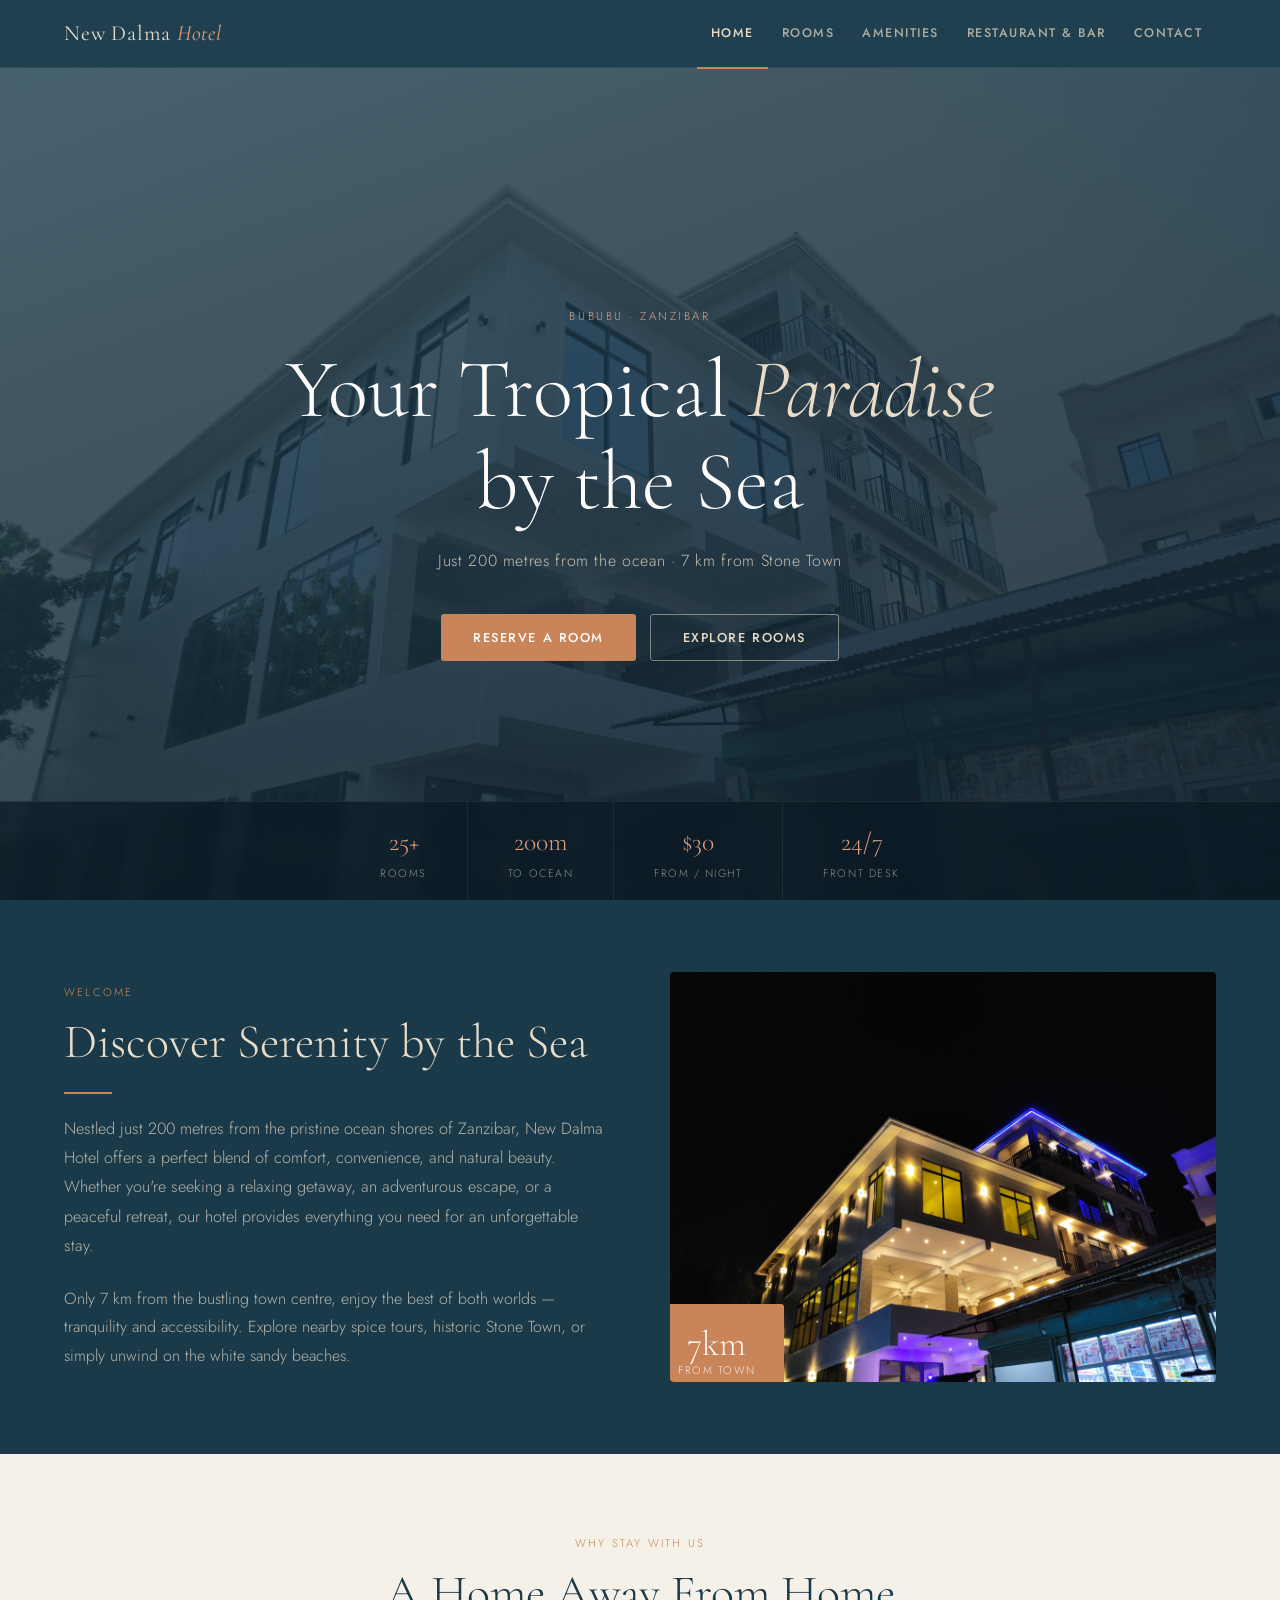
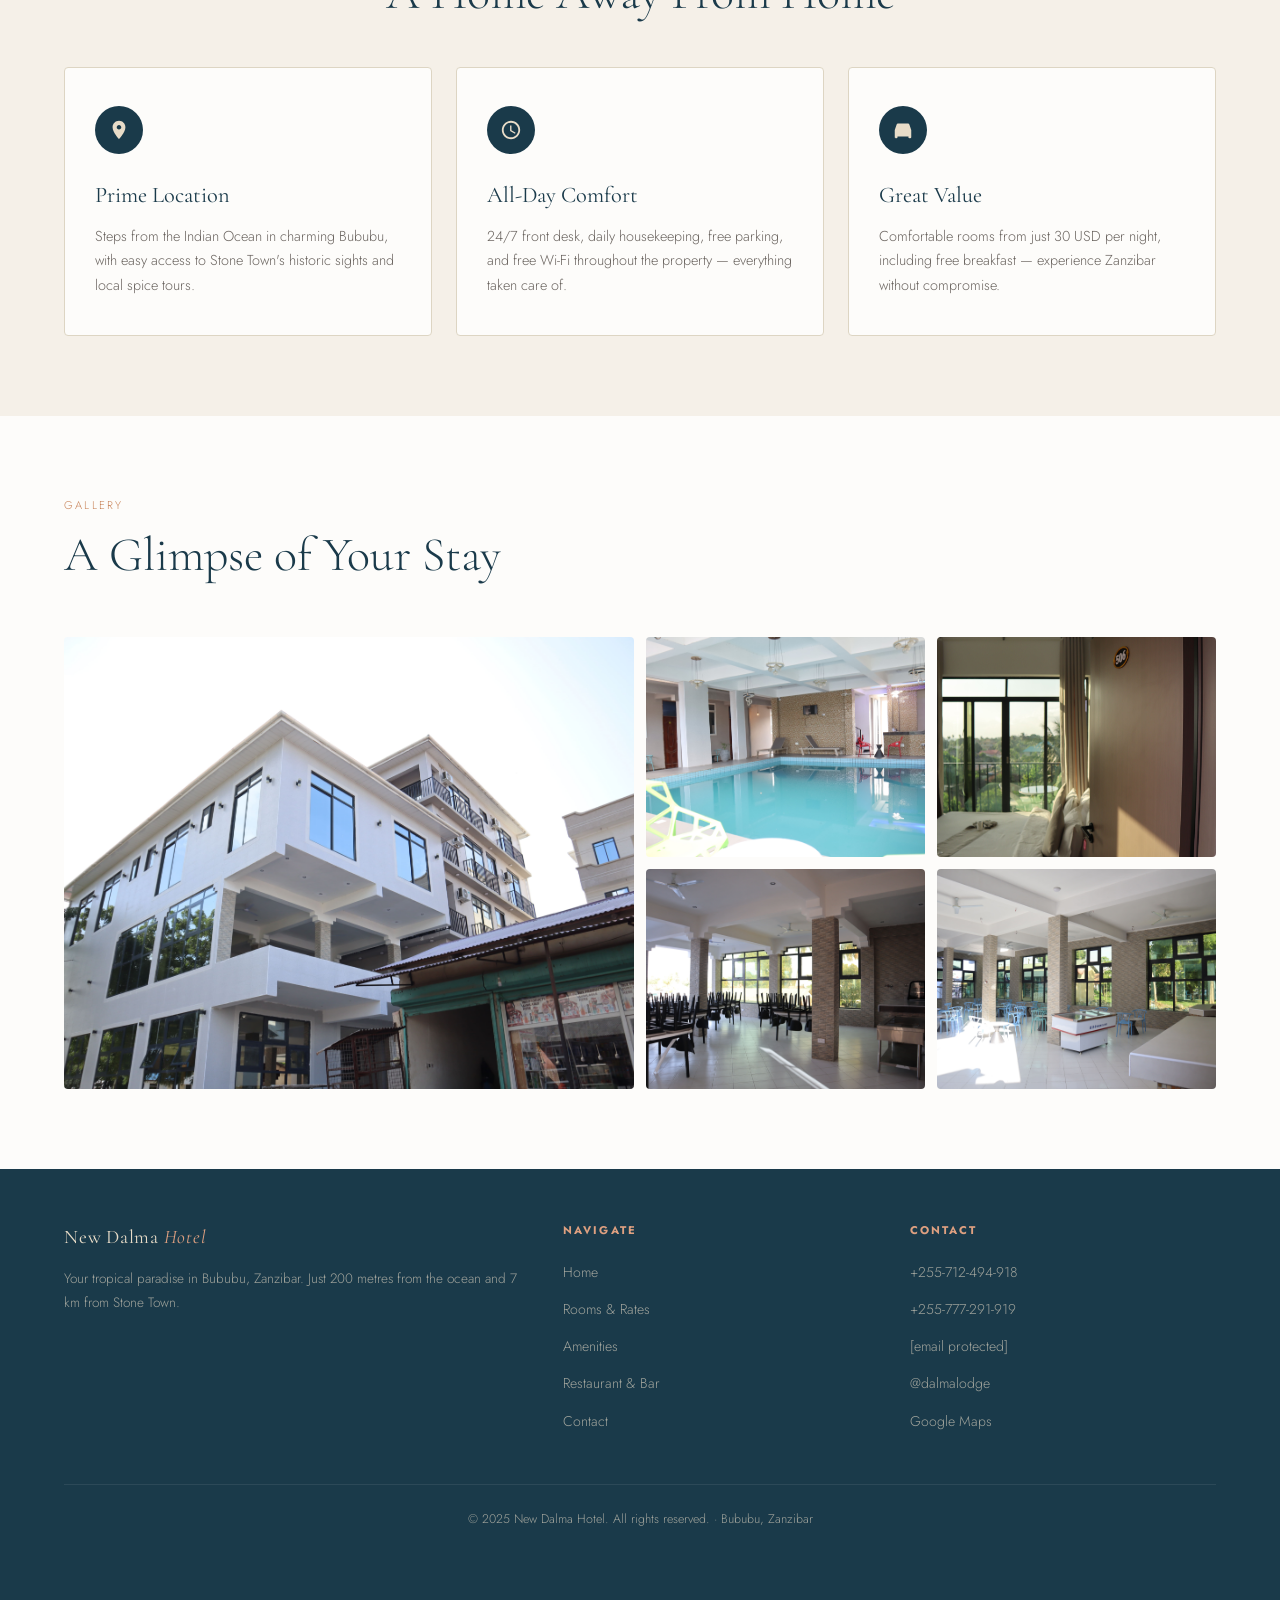
==== index.html @ 77598640 "Rename index.html.html to index.html" ====
<!DOCTYPE html>
<html lang="en">
<head>
    <meta charset="UTF-8">
    <meta name="viewport" content="width=device-width, initial-scale=1.0">
    <title>New Dalma Hotel — Bububu, Zanzibar</title>
    <link rel="preconnect" href="https://fonts.googleapis.com">
    <link rel="preconnect" href="https://fonts.gstatic.com" crossorigin>
    <link href="https://fonts.googleapis.com/css2?family=Cormorant+Garamond:ital,wght@0,300;0,400;0,600;1,300;1,400&family=Jost:wght@300;400;500;600&display=swap" rel="stylesheet">
    <style>
        *, *::before, *::after { box-sizing: border-box; margin: 0; padding: 0; }

        :root {
            --ocean:   #1a3a4a;
            --ocean-mid: #245068;
            --sand:    #e8dcc8;
            --sand-light: #f5f0e8;
            --coral:   #c9845a;
            --coral-light: #dfa080;
            --white:   #fdfcfa;
            --text:    #2c2c2c;
            --text-light: #6b6560;
            --border:  #ddd5c3;
            --radius:  6px;
            --transition: 0.35s cubic-bezier(0.4,0,0.2,1);
        }

        html { scroll-behavior: smooth; }

        body {
            font-family: 'Jost', sans-serif;
            font-weight: 300;
            background: var(--white);
            color: var(--text);
            line-height: 1.7;
        }

        /* ── NAV ── */
        nav {
            position: fixed;
            top: 0; left: 0; right: 0;
            z-index: 1000;
            display: flex;
            align-items: center;
            justify-content: space-between;
            padding: 0 5vw;
            height: 68px;
            background: rgba(26,58,74,0.97);
            backdrop-filter: blur(8px);
            border-bottom: 1px solid rgba(255,255,255,0.07);
        }

        .nav-logo {
            font-family: 'Cormorant Garamond', serif;
            font-size: 1.35rem;
            font-weight: 400;
            color: var(--sand);
            letter-spacing: 0.04em;
            cursor: pointer;
            white-space: nowrap;
        }
        .nav-logo span { color: var(--coral-light); font-style: italic; }

        .nav-links {
            display: flex;
            list-style: none;
            gap: 0;
        }
        .nav-links li a {
            display: block;
            padding: 0 14px;
            font-size: 0.78rem;
            font-weight: 500;
            letter-spacing: 0.12em;
            text-transform: uppercase;
            color: rgba(232,220,200,0.7);
            text-decoration: none;
            transition: color var(--transition);
            line-height: 68px;
        }
        .nav-links li a:hover,
        .nav-links li a.active { color: var(--sand); }
        .nav-links li a.active { border-bottom: 2px solid var(--coral); }

        .nav-book {
            background: var(--coral);
            color: var(--white) !important;
            padding: 9px 22px !important;
            border-radius: 3px;
            line-height: normal !important;
            margin-left: 10px;
            transition: background var(--transition) !important;
        }
        .nav-book:hover { background: var(--coral-light) !important; color: var(--white) !important; }

        /* Hamburger */
        .hamburger {
            display: none;
            flex-direction: column;
            gap: 5px;
            cursor: pointer;
            padding: 5px;
        }
        .hamburger span {
            display: block;
            width: 24px; height: 2px;
            background: var(--sand);
            border-radius: 2px;
            transition: var(--transition);
        }

        /* Mobile nav */
        @media (max-width: 820px) {
            .nav-links { 
                display: none; 
                flex-direction: column;
                position: absolute;
                top: 68px; left: 0; right: 0;
                background: var(--ocean);
                padding: 10px 0 20px;
                border-top: 1px solid rgba(255,255,255,0.08);
            }
            .nav-links.open { display: flex; }
            .nav-links li a { 
                line-height: 1; 
                padding: 14px 5vw; 
                border-bottom: 1px solid rgba(255,255,255,0.05);
            }
            .nav-links li a.active { border-bottom: 1px solid rgba(255,255,255,0.05); border-left: 3px solid var(--coral); }
            .nav-book { line-height: 1 !important; margin: 10px 5vw 0 !important; display: inline-block; }
            .hamburger { display: flex; }
        }

        /* ── PAGES ── */
        .page { display: none; padding-top: 68px; }
        .page.active { display: block; }

        /* ── HERO ── */
        .hero {
            position: relative;
            height: calc(100vh - 68px);
            min-height: 500px;
            display: flex;
            align-items: center;
            justify-content: center;
            background: var(--ocean);
            overflow: hidden;
        }
        .hero-bg {
            position: absolute; inset: 0;
            background-image: url('hotel-exterior.jpg');
            background-size: cover;
            background-position: center;
            opacity: 0.45;
            transform: scale(1.04);
            animation: slowZoom 18s ease-in-out infinite alternate;
        }
        @keyframes slowZoom {
            from { transform: scale(1.0); }
            to   { transform: scale(1.06); }
        }
        .hero-overlay {
            position: absolute; inset: 0;
            background: linear-gradient(160deg, rgba(26,58,74,0.55) 0%, rgba(10,25,35,0.72) 100%);
        }
        .hero-content {
            position: relative;
            text-align: center;
            padding: 0 24px;
            animation: fadeUp 1s ease both;
        }
        @keyframes fadeUp {
            from { opacity: 0; transform: translateY(28px); }
            to   { opacity: 1; transform: translateY(0); }
        }
        .hero-eyebrow {
            font-size: 0.72rem;
            letter-spacing: 0.22em;
            text-transform: uppercase;
            color: var(--coral-light);
            margin-bottom: 18px;
        }
        .hero h1 {
            font-family: 'Cormorant Garamond', serif;
            font-size: clamp(2.8rem, 7vw, 5.2rem);
            font-weight: 300;
            color: var(--white);
            line-height: 1.1;
            margin-bottom: 20px;
        }
        .hero h1 em { font-style: italic; color: var(--sand); }
        .hero-sub {
            font-size: 1rem;
            font-weight: 300;
            color: rgba(232,220,200,0.82);
            letter-spacing: 0.04em;
            margin-bottom: 40px;
        }
        .hero-cta {
            display: inline-flex;
            gap: 14px;
            flex-wrap: wrap;
            justify-content: center;
        }
        .btn-primary {
            background: var(--coral);
            color: var(--white);
            padding: 13px 32px;
            border: none;
            border-radius: 3px;
            font-family: 'Jost', sans-serif;
            font-size: 0.8rem;
            font-weight: 500;
            letter-spacing: 0.12em;
            text-transform: uppercase;
            cursor: pointer;
            transition: background var(--transition), transform var(--transition);
        }
        .btn-primary:hover { background: var(--coral-light); transform: translateY(-2px); }
        .btn-outline {
            background: transparent;
            color: var(--sand);
            padding: 13px 32px;
            border: 1px solid rgba(232,220,200,0.5);
            border-radius: 3px;
            font-family: 'Jost', sans-serif;
            font-size: 0.8rem;
            font-weight: 500;
            letter-spacing: 0.12em;
            text-transform: uppercase;
            cursor: pointer;
            transition: all var(--transition);
        }
        .btn-outline:hover { border-color: var(--sand); background: rgba(232,220,200,0.1); }

        .hero-stats {
            position: absolute;
            bottom: 0; left: 0; right: 0;
            display: flex;
            justify-content: center;
            gap: 0;
            background: rgba(10,25,35,0.7);
            backdrop-filter: blur(6px);
            border-top: 1px solid rgba(255,255,255,0.07);
        }
        .hero-stat {
            padding: 18px 40px;
            text-align: center;
            border-right: 1px solid rgba(255,255,255,0.07);
        }
        .hero-stat:last-child { border-right: none; }
        .hero-stat-num {
            font-family: 'Cormorant Garamond', serif;
            font-size: 1.6rem;
            color: var(--coral-light);
        }
        .hero-stat-label {
            font-size: 0.68rem;
            letter-spacing: 0.14em;
            text-transform: uppercase;
            color: rgba(232,220,200,0.6);
        }
        @media (max-width: 600px) {
            .hero-stat { padding: 14px 18px; }
            .hero-stat-num { font-size: 1.2rem; }
        }

        /* ── SECTION WRAPPER ── */
        .section-wrap {
            max-width: 1180px;
            margin: 0 auto;
            padding: 90px 5vw;
        }
        .section-header {
            margin-bottom: 52px;
        }
        .section-eyebrow {
            font-size: 0.7rem;
            letter-spacing: 0.2em;
            text-transform: uppercase;
            color: var(--coral);
            margin-bottom: 12px;
        }
        .section-header h2 {
            font-family: 'Cormorant Garamond', serif;
            font-size: clamp(2rem, 4vw, 3rem);
            font-weight: 300;
            color: var(--ocean);
            line-height: 1.2;
        }
        .section-header p {
            margin-top: 16px;
            font-size: 1rem;
            color: var(--text-light);
            max-width: 560px;
        }
        .divider {
            width: 48px; height: 2px;
            background: var(--coral);
            margin: 20px 0;
        }

        /* ── HOME — WELCOME STRIP ── */
        .welcome-strip {
            background: var(--ocean);
            padding: 72px 5vw;
        }
        .welcome-inner {
            max-width: 1180px;
            margin: 0 auto;
            display: grid;
            grid-template-columns: 1fr 1fr;
            gap: 60px;
            align-items: center;
        }
        .welcome-text .section-header { margin-bottom: 24px; }
        .welcome-text .section-header h2 { color: var(--sand); }
        .welcome-text p { color: rgba(232,220,200,0.75); font-size: 1.02rem; line-height: 1.8; }
        .welcome-img {
            border-radius: 4px;
            overflow: hidden;
            position: relative;
        }
        .welcome-img img {
            width: 100%; height: 100%;
            object-fit: cover;
            display: block;
            min-height: 360px;
            max-height: 420px;
        }
        .welcome-badge {
            position: absolute;
            bottom: -20px; left: -20px;
            background: var(--coral);
            color: var(--white);
            padding: 22px 28px;
            border-radius: 3px;
            text-align: center;
        }
        .welcome-badge .big {
            font-family: 'Cormorant Garamond', serif;
            font-size: 2.2rem;
            line-height: 1;
        }
        .welcome-badge .small {
            font-size: 0.68rem;
            letter-spacing: 0.14em;
            text-transform: uppercase;
            opacity: 0.88;
        }
        @media (max-width: 780px) {
            .welcome-inner { grid-template-columns: 1fr; gap: 40px; }
            .welcome-badge { display: none; }
        }

        /* ── HOME — HIGHLIGHT CARDS ── */
        .highlights {
            background: var(--sand-light);
            padding: 80px 5vw;
        }
        .highlights-inner {
            max-width: 1180px;
            margin: 0 auto;
        }
        .highlights-grid {
            display: grid;
            grid-template-columns: repeat(3, 1fr);
            gap: 24px;
        }
        .h-card {
            background: var(--white);
            border-radius: 4px;
            padding: 38px 30px;
            border: 1px solid var(--border);
            transition: box-shadow var(--transition), transform var(--transition);
        }
        .h-card:hover { box-shadow: 0 12px 40px rgba(26,58,74,0.1); transform: translateY(-4px); }
        .h-icon {
            width: 48px; height: 48px;
            background: var(--ocean);
            border-radius: 50%;
            display: flex; align-items: center; justify-content: center;
            margin-bottom: 22px;
        }
        .h-icon svg { width: 22px; height: 22px; fill: var(--sand); }
        .h-card h3 {
            font-family: 'Cormorant Garamond', serif;
            font-size: 1.4rem;
            font-weight: 400;
            color: var(--ocean);
            margin-bottom: 10px;
        }
        .h-card p { font-size: 0.9rem; color: var(--text-light); line-height: 1.7; }
        @media (max-width: 780px) {
            .highlights-grid { grid-template-columns: 1fr; }
        }

        /* ── GALLERY STRIP ── */
        .gallery-strip {
            padding: 80px 5vw;
            background: var(--white);
        }
        .gallery-strip-inner { max-width: 1180px; margin: 0 auto; }
        .gallery-grid {
            display: grid;
            grid-template-columns: repeat(4, 1fr);
            grid-template-rows: 220px 220px;
            gap: 12px;
        }
        .gallery-grid .g-item { overflow: hidden; border-radius: 4px; cursor: pointer; position: relative; }
        .gallery-grid .g-item:first-child { grid-column: 1 / 3; grid-row: 1 / 3; }
        .gallery-grid .g-item:nth-child(2) { grid-column: 3; grid-row: 1; }
        .gallery-grid .g-item:nth-child(3) { grid-column: 4; grid-row: 1; }
        .gallery-grid .g-item:nth-child(4) { grid-column: 3; grid-row: 2; }
        .gallery-grid .g-item:nth-child(5) { grid-column: 4; grid-row: 2; }
        .gallery-grid .g-item img {
            width: 100%; height: 100%;
            object-fit: cover;
            transition: transform 0.5s ease;
            display: block;
        }
        .gallery-grid .g-item:hover img { transform: scale(1.06); }
        .g-overlay {
            position: absolute; inset: 0;
            background: rgba(26,58,74,0);
            transition: background var(--transition);
            display: flex; align-items: center; justify-content: center;
        }
        .g-overlay span {
            color: white; font-size: 0.75rem; letter-spacing: 0.15em;
            text-transform: uppercase; opacity: 0; transition: opacity var(--transition);
        }
        .g-item:hover .g-overlay { background: rgba(26,58,74,0.35); }
        .g-item:hover .g-overlay span { opacity: 1; }
        @media (max-width: 700px) {
            .gallery-grid {
                grid-template-columns: 1fr 1fr;
                grid-template-rows: auto;
            }
            .gallery-grid .g-item:first-child { grid-column: 1 / 3; grid-row: auto; height: 220px; }
            .gallery-grid .g-item { height: 160px; grid-column: auto !important; grid-row: auto !important; }
        }

        /* ── ROOMS PAGE ── */
        .rooms-intro { background: var(--ocean); padding: 80px 5vw; }
        .rooms-intro-inner { max-width: 1180px; margin: 0 auto; }
        .rooms-intro .section-header h2 { color: var(--sand); }
        .rooms-intro .section-header p { color: rgba(232,220,200,0.75); max-width: 640px; }

        .rooms-list { padding: 80px 5vw; background: var(--sand-light); }
        .rooms-list-inner { max-width: 1180px; margin: 0 auto; display: grid; grid-template-columns: repeat(3,1fr); gap: 28px; }
        .room-card {
            background: var(--white);
            border-radius: 4px;
            overflow: hidden;
            border: 1px solid var(--border);
            transition: box-shadow var(--transition), transform var(--transition);
        }
        .room-card:hover { box-shadow: 0 16px 48px rgba(26,58,74,0.12); transform: translateY(-5px); }
        .room-img { height: 220px; overflow: hidden; }
        .room-img img { width: 100%; height: 100%; object-fit: cover; transition: transform 0.5s ease; display: block; }
        .room-card:hover .room-img img { transform: scale(1.06); }
        .room-body { padding: 28px 26px; }
        .room-body h3 {
            font-family: 'Cormorant Garamond', serif;
            font-size: 1.5rem; font-weight: 400;
            color: var(--ocean); margin-bottom: 10px;
        }
        .room-body p { font-size: 0.88rem; color: var(--text-light); line-height: 1.7; margin-bottom: 20px; }
        .room-price {
            display: flex; align-items: baseline; gap: 6px;
            margin-bottom: 20px;
        }
        .room-price .amount {
            font-family: 'Cormorant Garamond', serif;
            font-size: 2rem; color: var(--coral);
        }
        .room-price .per { font-size: 0.78rem; color: var(--text-light); letter-spacing: 0.06em; }
        .btn-room {
            width: 100%; padding: 11px;
            background: var(--ocean); color: var(--sand);
            border: none; border-radius: 3px; font-family: 'Jost', sans-serif;
            font-size: 0.78rem; letter-spacing: 0.12em; text-transform: uppercase;
            cursor: pointer; transition: background var(--transition);
        }
        .btn-room:hover { background: var(--ocean-mid); }

        .checkin-bar {
            max-width: 1180px; margin: 0 auto 60px;
            display: flex; gap: 40px;
            padding: 30px 36px;
            background: var(--ocean);
            border-radius: 4px;
            align-items: center;
        }
        .checkin-item { flex: 1; }
        .checkin-label { font-size: 0.68rem; letter-spacing: 0.16em; text-transform: uppercase; color: var(--coral-light); margin-bottom: 6px; }
        .checkin-value { font-family: 'Cormorant Garamond', serif; font-size: 1.5rem; color: var(--sand); }
        .checkin-divider { width: 1px; height: 50px; background: rgba(255,255,255,0.15); }
        @media (max-width: 600px) {
            .rooms-list-inner { grid-template-columns: 1fr; }
            .checkin-bar { flex-direction: column; gap: 20px; }
            .checkin-divider { display: none; }
        }

        /* ── AMENITIES PAGE ── */
        .amenities-hero {
            background: var(--ocean);
            padding: 80px 5vw 0;
        }
        .amenities-hero-inner { max-width: 1180px; margin: 0 auto; }
        .amenities-hero .section-header h2 { color: var(--sand); }
        .amenities-hero .section-header p { color: rgba(232,220,200,0.75); }

        .amenities-grid-wrap { padding: 70px 5vw; background: var(--sand-light); }
        .amenities-grid-inner { max-width: 1180px; margin: 0 auto; }
        .am-grid {
            display: grid;
            grid-template-columns: repeat(3,1fr);
            gap: 20px;
        }
        .am-item {
            background: var(--white);
            padding: 30px 26px;
            border-radius: 4px;
            border: 1px solid var(--border);
            display: flex; align-items: flex-start; gap: 18px;
            transition: box-shadow var(--transition);
        }
        .am-item:hover { box-shadow: 0 8px 32px rgba(26,58,74,0.08); }
        .am-dot {
            width: 10px; height: 10px; min-width: 10px;
            background: var(--coral); border-radius: 50%;
            margin-top: 8px;
        }
        .am-item h4 { font-weight: 500; font-size: 0.95rem; color: var(--ocean); margin-bottom: 4px; }
        .am-item p { font-size: 0.83rem; color: var(--text-light); line-height: 1.6; }
        @media (max-width: 700px) { .am-grid { grid-template-columns: 1fr; } }

        /* ── RESTAURANT PAGE ── */
        .restaurant-hero { background: var(--ocean); padding: 80px 5vw; }
        .restaurant-hero-inner { max-width: 1180px; margin: 0 auto; display: grid; grid-template-columns: 1fr 1fr; gap: 60px; align-items: center; }
        .restaurant-hero .section-header h2 { color: var(--sand); }
        .restaurant-hero .section-header p { color: rgba(232,220,200,0.75); }
        .restaurant-hero-img { border-radius: 4px; overflow: hidden; }
        .restaurant-hero-img img { width: 100%; height: 360px; object-fit: cover; display: block; }
        @media (max-width: 780px) { .restaurant-hero-inner { grid-template-columns: 1fr; } }

        .restaurant-features { padding: 80px 5vw; background: var(--sand-light); }
        .restaurant-features-inner { max-width: 1180px; margin: 0 auto; display: grid; grid-template-columns: 1fr 1fr; gap: 28px; }
        .rf-card { background: var(--white); border-radius: 4px; padding: 36px 30px; border: 1px solid var(--border); }
        .rf-card h3 { font-family: 'Cormorant Garamond', serif; font-size: 1.5rem; font-weight: 400; color: var(--ocean); margin-bottom: 14px; }
        .rf-card p { font-size: 0.9rem; color: var(--text-light); line-height: 1.75; }
        @media (max-width: 600px) { .restaurant-features-inner { grid-template-columns: 1fr; } }

        /* ── CONTACT PAGE ── */
        .contact-page { background: var(--ocean); min-height: calc(100vh - 68px); padding: 80px 5vw; }
        .contact-inner { max-width: 1180px; margin: 0 auto; display: grid; grid-template-columns: 1fr 1fr; gap: 60px; align-items: start; }
        .contact-left .section-header h2 { color: var(--sand); }
        .contact-left .section-header p { color: rgba(232,220,200,0.75); }
        .contact-detail {
            display: flex; align-items: flex-start; gap: 18px;
            margin-bottom: 32px;
        }
        .contact-icon {
            width: 44px; height: 44px; min-width: 44px;
            background: rgba(255,255,255,0.07); border: 1px solid rgba(255,255,255,0.12);
            border-radius: 50%; display: flex; align-items: center; justify-content: center;
        }
        .contact-icon svg { width: 18px; height: 18px; fill: var(--coral-light); }
        .contact-detail-label { font-size: 0.68rem; letter-spacing: 0.16em; text-transform: uppercase; color: var(--coral-light); margin-bottom: 6px; }
        .contact-detail-val { color: var(--sand); font-size: 0.97rem; line-height: 1.6; }
        .contact-detail-val a { color: var(--sand); text-decoration: none; border-bottom: 1px solid rgba(232,220,200,0.25); }
        .contact-detail-val a:hover { border-color: var(--coral-light); color: var(--coral-light); }

        .contact-right { background: var(--white); border-radius: 4px; padding: 40px; }
        .contact-right h3 { font-family: 'Cormorant Garamond', serif; font-size: 1.7rem; font-weight: 400; color: var(--ocean); margin-bottom: 8px; }
        .contact-right p { font-size: 0.88rem; color: var(--text-light); margin-bottom: 28px; }
        @media (max-width: 780px) { .contact-inner { grid-template-columns: 1fr; } }

        /* Quick-message form (contact page, no action) */
        .contact-form { display: flex; flex-direction: column; gap: 14px; }
        .contact-form input, .contact-form textarea {
            padding: 12px 14px;
            border: 1px solid var(--border);
            border-radius: 3px;
            font-family: 'Jost', sans-serif;
            font-size: 0.9rem; color: var(--text);
            background: var(--sand-light);
            transition: border-color var(--transition);
            outline: none;
        }
        .contact-form input:focus, .contact-form textarea:focus { border-color: var(--ocean); }
        .contact-form textarea { min-height: 120px; resize: vertical; }
        .contact-form .btn-primary { width: 100%; }

        /* Map link */
        .map-link {
            display: inline-flex; align-items: center; gap: 8px;
            padding: 11px 24px;
            background: rgba(255,255,255,0.07);
            border: 1px solid rgba(255,255,255,0.14);
            border-radius: 3px;
            color: var(--sand);
            text-decoration: none;
            font-size: 0.78rem;
            letter-spacing: 0.1em;
            text-transform: uppercase;
            transition: background var(--transition);
            margin-top: 8px;
        }
        .map-link:hover { background: rgba(255,255,255,0.13); }
        .map-link svg { width: 14px; height: 14px; fill: var(--coral-light); }

        /* Location blurb */
        .location-note {
            margin-top: 32px;
            padding: 22px 24px;
            background: rgba(255,255,255,0.05);
            border: 1px solid rgba(255,255,255,0.08);
            border-radius: 4px;
            color: rgba(232,220,200,0.7);
            font-size: 0.88rem; line-height: 1.7;
        }

        /* ── BOOKING PAGE ── */
        .booking-page { background: var(--sand-light); min-height: calc(100vh - 68px); padding: 80px 5vw; }
        .booking-inner { max-width: 680px; margin: 0 auto; }
        .booking-inner .section-header h2 { color: var(--ocean); }
        .booking-card { background: var(--white); border-radius: 4px; padding: 48px; border: 1px solid var(--border); box-shadow: 0 4px 32px rgba(26,58,74,0.07); }
        .booking-note { font-size: 0.85rem; color: var(--text-light); margin-bottom: 32px; line-height: 1.7; padding: 16px; background: var(--sand-light); border-left: 3px solid var(--coral); border-radius: 0 3px 3px 0; }
        .booking-form { display: flex; flex-direction: column; gap: 16px; }
        .form-row { display: grid; grid-template-columns: 1fr 1fr; gap: 16px; }
        .form-group { display: flex; flex-direction: column; gap: 6px; }
        .form-group label { font-size: 0.72rem; letter-spacing: 0.12em; text-transform: uppercase; color: var(--ocean); font-weight: 500; }
        .form-group input,
        .form-group select,
        .form-group textarea {
            padding: 12px 14px;
            border: 1px solid var(--border);
            border-radius: 3px;
            font-family: 'Jost', sans-serif;
            font-size: 0.9rem; color: var(--text);
            background: var(--sand-light);
            transition: border-color var(--transition);
            outline: none;
            appearance: none;
        }
        .form-group input:focus,
        .form-group select:focus,
        .form-group textarea:focus { border-color: var(--ocean); background: var(--white); }
        .form-group textarea { min-height: 110px; resize: vertical; }
        .submit-btn {
            background: var(--coral); color: var(--white);
            padding: 15px; border: none; border-radius: 3px;
            font-family: 'Jost', sans-serif; font-size: 0.82rem;
            font-weight: 500; letter-spacing: 0.14em; text-transform: uppercase;
            cursor: pointer; transition: background var(--transition), transform var(--transition);
            margin-top: 8px;
        }
        .submit-btn:hover { background: var(--coral-light); transform: translateY(-2px); }
        @media (max-width: 600px) { .booking-card { padding: 28px 20px; } .form-row { grid-template-columns: 1fr; } }

        /* ── LIGHTBOX ── */
        .lightbox {
            display: none; position: fixed; inset: 0; z-index: 9999;
            background: rgba(10,20,30,0.92); backdrop-filter: blur(6px);
            align-items: center; justify-content: center;
        }
        .lightbox.open { display: flex; }
        .lightbox img { max-width: 88vw; max-height: 84vh; border-radius: 4px; box-shadow: 0 20px 80px rgba(0,0,0,0.6); }
        .lb-close {
            position: absolute; top: 24px; right: 30px;
            font-size: 36px; color: var(--sand); cursor: pointer;
            line-height: 1; transition: color var(--transition);
            background: none; border: none;
        }
        .lb-close:hover { color: var(--coral-light); }

        /* ── BOOKING MODAL ── */
        .modal-overlay {
            display: none; position: fixed; inset: 0; z-index: 5000;
            background: rgba(10,20,30,0.6); backdrop-filter: blur(4px);
            align-items: center; justify-content: center;
            padding: 20px;
        }
        .modal-overlay.open { display: flex; }
        .modal-box {
            background: var(--white);
            border-radius: 6px;
            padding: 44px;
            width: 100%;
            max-width: 520px;
            max-height: 90vh;
            overflow-y: auto;
            position: relative;
            box-shadow: 0 24px 80px rgba(0,0,0,0.3);
        }
        .modal-box h2 {
            font-family: 'Cormorant Garamond', serif;
            font-size: 1.9rem; font-weight: 400;
            color: var(--ocean); margin-bottom: 6px;
        }
        .modal-box .modal-sub { font-size: 0.85rem; color: var(--text-light); margin-bottom: 26px; }
        .modal-close {
            position: absolute; top: 18px; right: 22px;
            font-size: 26px; cursor: pointer; color: var(--text-light);
            background: none; border: none; line-height: 1;
            transition: color var(--transition);
        }
        .modal-close:hover { color: var(--ocean); }
        .modal-note { font-size: 0.82rem; color: var(--text-light); margin-bottom: 24px; padding: 14px; background: var(--sand-light); border-left: 3px solid var(--coral); border-radius: 0 3px 3px 0; line-height: 1.7; }
        @media (max-width: 560px) { .modal-box { padding: 28px 20px; } }

        /* ── FOOTER ── */
        footer {
            background: var(--ocean);
            color: rgba(232,220,200,0.65);
            padding: 52px 5vw 80px;
        }
        .footer-inner {
            max-width: 1180px; margin: 0 auto;
            display: grid; grid-template-columns: 1.5fr 1fr 1fr;
            gap: 40px;
        }
        .footer-brand .nav-logo { font-size: 1.2rem; display: block; margin-bottom: 14px; cursor: default; }
        .footer-brand p { font-size: 0.85rem; line-height: 1.75; }
        footer h4 { font-size: 0.7rem; letter-spacing: 0.18em; text-transform: uppercase; color: var(--coral-light); margin-bottom: 18px; }
        footer ul { list-style: none; }
        footer ul li { margin-bottom: 10px; }
        footer ul li a { color: rgba(232,220,200,0.65); text-decoration: none; font-size: 0.88rem; transition: color var(--transition); cursor: pointer; }
        footer ul li a:hover { color: var(--sand); }
        .footer-bottom {
            max-width: 1180px; margin: 40px auto 0;
            padding-top: 24px; border-top: 1px solid rgba(255,255,255,0.08);
            font-size: 0.78rem; text-align: center;
        }
        @media (max-width: 700px) { .footer-inner { grid-template-columns: 1fr; gap: 30px; } }

        /* Utility */
        .mt-8 { margin-top: 8px; }
        .mt-16 { margin-top: 16px; }
        .mt-24 { margin-top: 24px; }
        .text-center { text-align: center; }
        .full-gallery { padding: 80px 5vw; background: var(--white); }
        .full-gallery-inner { max-width: 1180px; margin: 0 auto; }
        .full-gallery-grid {
            display: grid;
            grid-template-columns: repeat(4, 1fr);
            gap: 12px;
        }
        .full-gallery-grid .g-item { height: 200px; overflow: hidden; border-radius: 4px; cursor: pointer; position: relative; }
        .full-gallery-grid .g-item img { width: 100%; height: 100%; object-fit: cover; transition: transform 0.5s ease; display: block; }
        .full-gallery-grid .g-item:hover img { transform: scale(1.08); }
        @media (max-width: 700px) { .full-gallery-grid { grid-template-columns: repeat(2,1fr); } }
        @media (max-width: 400px) { .full-gallery-grid { grid-template-columns: 1fr; } }
    </style>
</head>
<body>

<!-- ══════════ NAV ══════════ -->
<nav>
    <div class="nav-logo" onclick="showPage('home')">New Dalma <span>Hotel</span></div>
    <ul class="nav-links" id="navLinks">
        <li><a href="#" onclick="showPage('home')" data-page="home" class="active">Home</a></li>
        <li><a href="#" onclick="showPage('rooms')" data-page="rooms">Rooms</a></li>
        <li><a href="#" onclick="showPage('amenities')" data-page="amenities">Amenities</a></li>
        <li><a href="#" onclick="showPage('restaurant')" data-page="restaurant">Restaurant & Bar</a></li>
        <li><a href="#" onclick="showPage('contact')" data-page="contact">Contact</a></li>

    </ul>
    <div class="hamburger" id="hamburger" onclick="toggleNav()">
        <span></span><span></span><span></span>
    </div>
</nav>


<!-- ══════════ HOME ══════════ -->
<div class="page active" id="page-home">

    <!-- Hero -->
    <section class="hero">
        <div class="hero-bg"></div>
        <div class="hero-overlay"></div>
        <div class="hero-content">
            <div class="hero-eyebrow">Bububu · Zanzibar</div>
            <h1>Your Tropical <em>Paradise</em><br>by the Sea</h1>
            <p class="hero-sub">Just 200 metres from the ocean · 7 km from Stone Town</p>
            <div class="hero-cta">
                <button class="btn-primary" onclick="openModal()">Reserve a Room</button>
                <button class="btn-outline" onclick="showPage('rooms')">Explore Rooms</button>
            </div>
        </div>
        <div class="hero-stats">
            <div class="hero-stat">
                <div class="hero-stat-num">25+</div>
                <div class="hero-stat-label">Rooms</div>
            </div>
            <div class="hero-stat">
                <div class="hero-stat-num">200m</div>
                <div class="hero-stat-label">To Ocean</div>
            </div>
            <div class="hero-stat">
                <div class="hero-stat-num">$30</div>
                <div class="hero-stat-label">From / Night</div>
            </div>
            <div class="hero-stat">
                <div class="hero-stat-num">24/7</div>
                <div class="hero-stat-label">Front Desk</div>
            </div>
        </div>
    </section>

    <!-- Welcome -->
    <section class="welcome-strip">
        <div class="welcome-inner">
            <div class="welcome-text">
                <div class="section-header">
                    <div class="section-eyebrow">Welcome</div>
                    <h2>Discover Serenity by the Sea</h2>
                    <div class="divider"></div>
                    <p>Nestled just 200 metres from the pristine ocean shores of Zanzibar, New Dalma Hotel offers a perfect blend of comfort, convenience, and natural beauty. Whether you're seeking a relaxing getaway, an adventurous escape, or a peaceful retreat, our hotel provides everything you need for an unforgettable stay.</p>
                </div>
                <p style="color:rgba(232,220,200,0.75); font-size:1rem; line-height:1.8; margin-top:0;">Only 7 km from the bustling town centre, enjoy the best of both worlds — tranquility and accessibility. Explore nearby spice tours, historic Stone Town, or simply unwind on the white sandy beaches.</p>
            </div>
            <div class="welcome-img">
                <img src="IMG_20250712_190236.jpg" alt="New Dalma Hotel">
                <div class="welcome-badge">
                    <div class="big">7km</div>
                    <div class="small">From Town</div>
                </div>
            </div>
        </div>
    </section>

    <!-- Highlights -->
    <section class="highlights">
        <div class="highlights-inner">
            <div class="section-header text-center" style="margin-bottom:44px;">
                <div class="section-eyebrow">Why Stay With Us</div>
                <h2>A Home Away From Home</h2>
            </div>
            <div class="highlights-grid">
                <div class="h-card">
                    <div class="h-icon">
                        <svg viewBox="0 0 24 24"><path d="M12 2C8.13 2 5 5.13 5 9c0 5.25 7 13 7 13s7-7.75 7-13c0-3.87-3.13-7-7-7zm0 9.5c-1.38 0-2.5-1.12-2.5-2.5s1.12-2.5 2.5-2.5 2.5 1.12 2.5 2.5-1.12 2.5-2.5 2.5z"/></svg>
                    </div>
                    <h3>Prime Location</h3>
                    <p>Steps from the Indian Ocean in charming Bububu, with easy access to Stone Town's historic sights and local spice tours.</p>
                </div>
                <div class="h-card">
                    <div class="h-icon">
                        <svg viewBox="0 0 24 24"><path d="M11.99 2C6.47 2 2 6.48 2 12s4.47 10 9.99 10C17.52 22 22 17.52 22 12S17.52 2 11.99 2zM12 20c-4.42 0-8-3.58-8-8s3.58-8 8-8 8 3.58 8 8-3.58 8-8 8zm.5-13H11v6l5.25 3.15.75-1.23-4.5-2.67z"/></svg>
                    </div>
                    <h3>All-Day Comfort</h3>
                    <p>24/7 front desk, daily housekeeping, free parking, and free Wi-Fi throughout the property — everything taken care of.</p>
                </div>
                <div class="h-card">
                    <div class="h-icon">
                        <svg viewBox="0 0 24 24"><path d="M18.92 6.01C18.72 5.42 18.16 5 17.5 5h-11c-.66 0-1.21.42-1.42 1.01L3 12v8c0 .55.45 1 1 1h1c.55 0 1-.45 1-1v-1h12v1c0 .55.45 1 1 1h1c.55 0 1-.45 1-1v-8l-2.08-5.99z"/></svg>
                    </div>
                    <h3>Great Value</h3>
                    <p>Comfortable rooms from just 30 USD per night, including free breakfast — experience Zanzibar without compromise.</p>
                </div>
            </div>
        </div>
    </section>

    <!-- Gallery strip (home) -->
    <section class="gallery-strip">
        <div class="gallery-strip-inner">
            <div class="section-header">
                <div class="section-eyebrow">Gallery</div>
                <h2>A Glimpse of Your Stay</h2>
            </div>
            <div class="gallery-grid">
                <div class="g-item"><img src="hotel-exterior.jpg" alt="Hotel Exterior" onclick="openLightbox(this.src)"><div class="g-overlay"><span>View</span></div></div>
                <div class="g-item"><img src="IMG_1701.jpg" alt="Swimming Pool" onclick="openLightbox(this.src)"><div class="g-overlay"><span>View</span></div></div>
                <div class="g-item"><img src="Room 1.jpg" alt="Room Interior" onclick="openLightbox(this.src)"><div class="g-overlay"><span>View</span></div></div>
                <div class="g-item"><img src="IMG_1366.jpg" alt="Restaurant" onclick="openLightbox(this.src)"><div class="g-overlay"><span>View</span></div></div>
                <div class="g-item"><img src="IMG_1360.jpg" alt="Bar" onclick="openLightbox(this.src)"><div class="g-overlay"><span>View</span></div></div>
            </div>
        </div>
    </section>

</div><!-- /home -->


<!-- ══════════ ROOMS ══════════ -->
<div class="page" id="page-rooms">

    <section class="rooms-intro">
        <div class="rooms-intro-inner">
            <div class="section-header">
                <div class="section-eyebrow">Accommodation</div>
                <h2>Our Rooms</h2>
                <div class="divider"></div>
                <p>Choose from our selection of comfortable, well-appointed rooms — all with modern conveniences, free Wi-Fi, and daily housekeeping.</p>
            </div>
        </div>
    </section>

    <section class="rooms-list">
        <div style="max-width:1180px;margin:0 auto 0;">
            <!-- Check-in bar -->
            <div class="checkin-bar">
                <div class="checkin-item">
                    <div class="checkin-label">Check-In</div>
                    <div class="checkin-value">10:00 AM</div>
                </div>
                <div class="checkin-divider"></div>
                <div class="checkin-item">
                    <div class="checkin-label">Check-Out</div>
                    <div class="checkin-value">11:00 AM</div>
                </div>
                <div class="checkin-divider"></div>
                <div class="checkin-item">
                    <div class="checkin-label">Breakfast</div>
                    <div class="checkin-value">Included</div>
                </div>
                <div class="checkin-divider"></div>
                <div class="checkin-item">
                    <div class="checkin-label">Parking</div>
                    <div class="checkin-value">Free</div>
                </div>
            </div>
        </div>
        <div class="rooms-list-inner">
            <!-- Standard -->
            <div class="room-card">
                <div class="room-img">
                    <img src="Standard.jpg" alt="Standard Room">
                </div>
                <div class="room-body">
                    <h3>Standard Room</h3>
                    <p>Comfortable and well-furnished with modern amenities, free Wi-Fi, and daily housekeeping. Perfect for solo travellers or couples.</p>
                    <div class="room-price">
                        <span class="amount">$30</span>
                        <span class="per">per night</span>
                    </div>
                    <button class="btn-room" onclick="openModalWithRoom('Standard (30 USD)')">Book This Room</button>
                </div>
            </div>
            <!-- Deluxe -->
            <div class="room-card">
                <div class="room-img">
                    <img src="Deluxe.jpg." alt="Deluxe Room">
                </div>
                <div class="room-body">
                    <h3>Deluxe Room</h3>
                    <p>Spacious and stylish with enhanced comfort. Ideal for guests who want a little extra space and a more elevated experience.</p>
                    <div class="room-price">
                        <span class="amount">$40</span>
                        <span class="per">per night</span>
                    </div>
                    <button class="btn-room" onclick="openModalWithRoom('Deluxe (40 USD)')">Book This Room</button>
                </div>
            </div>
            <!-- Suite -->
            <div class="room-card">
                <div class="room-img">
                    <img src="Suite.jpg" alt="Suite">
                </div>
                <div class="room-body">
                    <h3>Suite</h3>
                    <p>Our best room, offering generous space and premium comfort. The perfect choice for a special occasion or extended stay.</p>
                    <div class="room-price">
                        <span class="amount">$50</span>
                        <span class="per">per night</span>
                    </div>
                    <button class="btn-room" onclick="openModalWithRoom('Suite (50 USD)')">Book This Room</button>
                </div>
            </div>
        </div>

        <!-- Room gallery -->
        <div style="max-width:1180px;margin:40px auto 0;padding:0;">
            <div class="section-eyebrow" style="margin-bottom:20px;">Room Gallery</div>
            <div class="full-gallery-grid" style="grid-template-columns:repeat(4,1fr);">
                <div class="g-item" style="height:180px;border-radius:4px;overflow:hidden;cursor:pointer;position:relative;">
                    <img src="Room 1.jpg" alt="Room" onclick="openLightbox(this.src)" style="width:100%;height:100%;object-fit:cover;display:block;transition:transform 0.5s;">
                    <div class="g-overlay"><span>View</span></div>
                </div>
                <div class="g-item" style="height:180px;border-radius:4px;overflow:hidden;cursor:pointer;position:relative;">
                    <img src="Deluxe.jpg" alt="Room" onclick="openLightbox(this.src)" style="width:100%;height:100%;object-fit:cover;display:block;transition:transform 0.5s;">
                    <div class="g-overlay"><span>View</span></div>
                </div>
                <div class="g-item" style="height:180px;border-radius:4px;overflow:hidden;cursor:pointer;position:relative;">
                    <img src="Suite.jpg" alt="Room" onclick="openLightbox(this.src)" style="width:100%;height:100%;object-fit:cover;display:block;transition:transform 0.5s;">
                    <div class="g-overlay"><span>View</span></div>
                </div>
                <div class="g-item" style="height:180px;border-radius:4px;overflow:hidden;cursor:pointer;position:relative;">
                    <img src="deluxe.jpg" alt="Room" onclick="openLightbox(this.src)" style="width:100%;height:100%;object-fit:cover;display:block;transition:transform 0.5s;">
                    <div class="g-overlay"><span>View</span></div>
                </div>
            </div>
        </div>

    </section>

</div><!-- /rooms -->


<!-- ══════════ AMENITIES ══════════ -->
<div class="page" id="page-amenities">

    <section class="amenities-hero" style="padding-bottom:80px;">
        <div class="amenities-hero-inner">
            <div class="section-header">
                <div class="section-eyebrow">Facilities</div>
                <h2>Our Amenities</h2>
                <div class="divider" style="background:var(--coral);"></div>
                <p>Everything you need for a comfortable, carefree stay — included as standard.</p>
            </div>
        </div>
    </section>

    <section class="amenities-grid-wrap">
        <div class="amenities-grid-inner">
            <div class="am-grid">
                <div class="am-item">
                    <div class="am-dot"></div>
                    <div>
                        <h4>Refreshing Outdoor Pool</h4>
                        <p>Cool off and relax in our outdoor swimming pool, set in a pleasant garden setting.</p>
                    </div>
                </div>
                <div class="am-item">
                    <div class="am-dot"></div>
                    <div>
                        <h4>Free Wi-Fi Throughout</h4>
                        <p>Stay connected anywhere on the property with complimentary high-speed wireless internet.</p>
                    </div>
                </div>
                <div class="am-item">
                    <div class="am-dot"></div>
                    <div>
                        <h4>Free Breakfast</h4>
                        <p>Start every morning right with a complimentary breakfast included with your stay.</p>
                    </div>
                </div>
                <div class="am-item">
                    <div class="am-dot"></div>
                    <div>
                        <h4>On-Site Restaurant</h4>
                        <p>Enjoy delicious local Zanzibari cuisine in our on-site restaurant — fresh, flavourful, and authentic.</p>
                    </div>
                </div>
                <div class="am-item">
                    <div class="am-dot"></div>
                    <div>
                        <h4>Pub / Bar</h4>
                        <p>Unwind in our cozy bar with cold drinks and a relaxed atmosphere, perfect for evening socialising.</p>
                    </div>
                </div>
                <div class="am-item">
                    <div class="am-dot"></div>
                    <div>
                        <h4>Spacious Modern Rooms</h4>
                        <p>All rooms are well-appointed with contemporary furnishings and modern comforts.</p>
                    </div>
                </div>
                <div class="am-item">
                    <div class="am-dot"></div>
                    <div>
                        <h4>24/7 Front Desk</h4>
                        <p>Our friendly team is available around the clock to assist with any requests or questions.</p>
                    </div>
                </div>
                <div class="am-item">
                    <div class="am-dot"></div>
                    <div>
                        <h4>Daily Housekeeping</h4>
                        <p>Rooms are serviced daily, with laundry services also available on request.</p>
                    </div>
                </div>
                <div class="am-item">
                    <div class="am-dot"></div>
                    <div>
                        <h4>Free Parking</h4>
                        <p>Complimentary on-site parking available for all guests throughout their stay.</p>
                    </div>
                </div>
            </div>

            <!-- Pool gallery -->
            <div style="margin-top:60px;">
                <div class="section-eyebrow" style="margin-bottom:20px;">Swimming Pool</div>
                <div style="display:grid;grid-template-columns:2fr 1fr;gap:12px;height:320px;">
                    <div style="overflow:hidden;border-radius:4px;cursor:pointer;" onclick="openLightbox('IMG_1701.jpg')">
                        <img src="IMG_1701.jpg" alt="Pool" style="width:100%;height:100%;object-fit:cover;display:block;transition:transform 0.5s;" onmouseover="this.style.transform='scale(1.05)'" onmouseout="this.style.transform='scale(1)'">
                    </div>
                    <div style="overflow:hidden;border-radius:4px;cursor:pointer;" onclick="openLightbox('IMG_1392.jpg')">
                        <img src="IMG_1392.jpg" alt="Hotel" style="width:100%;height:100%;object-fit:cover;display:block;transition:transform 0.5s;" onmouseover="this.style.transform='scale(1.05)'" onmouseout="this.style.transform='scale(1)'">
                    </div>
                </div>
            </div>

        </div>
    </section>

</div><!-- /amenities -->


<!-- ══════════ RESTAURANT ══════════ -->
<div class="page" id="page-restaurant">

    <section class="restaurant-hero">
        <div class="restaurant-hero-inner">
            <div>
                <div class="section-header">
                    <div class="section-eyebrow">Dining</div>
                    <h2>Restaurant &amp; Bar</h2>
                    <div class="divider" style="background:var(--coral);"></div>
                    <p>Savour the authentic tastes of Zanzibar in our on-site restaurant, then wind down at our cozy pub and bar.</p>
                </div>
            </div>
            <div class="restaurant-hero-img">
                <img src="IMG_1654.jpg" alt="Restaurant">
            </div>
        </div>
    </section>

    <section class="restaurant-features">
        <div class="restaurant-features-inner">
            <div class="rf-card">
                <h3>On-Site Restaurant</h3>
                <p>Our restaurant serves freshly prepared local Zanzibari cuisine — vibrant spices, fresh seafood, and home-style cooking that celebrates the island's rich culinary heritage. Breakfast is included with every stay, served each morning to fuel your adventures.</p>
            </div>
            <div class="rf-card">
                <h3>Pub &amp; Bar</h3>
                <p>End your day at our cozy bar, the perfect spot for a cold drink, light refreshment, or a relaxed evening conversation. A welcoming, informal atmosphere that makes you feel right at home.</p>
            </div>
        </div>

        <!-- Restaurant Gallery -->
        <div style="max-width:1180px;margin:40px auto 0;">
            <div class="section-eyebrow" style="margin-bottom:20px;">Dining Gallery</div>
            <div style="display:grid;grid-template-columns:repeat(3,1fr);gap:12px;">
                <div style="height:220px;overflow:hidden;border-radius:4px;cursor:pointer;position:relative;" class="g-item" onclick="openLightbox('IMG_1366.jpg')">
                    <img src="IMG_1366.jpg" alt="Restaurant" style="width:100%;height:100%;object-fit:cover;display:block;transition:transform 0.5s;">
                    <div class="g-overlay"><span>View</span></div>
                </div>
                <div style="height:220px;overflow:hidden;border-radius:4px;cursor:pointer;position:relative;" class="g-item" onclick="openLightbox('IMG_1654.jpg')">
                    <img src="IMG_1654.jpg" alt="Restaurant" style="width:100%;height:100%;object-fit:cover;display:block;transition:transform 0.5s;">
                    <div class="g-overlay"><span>View</span></div>
                </div>
                <div style="height:220px;overflow:hidden;border-radius:4px;cursor:pointer;position:relative;" class="g-item" onclick="openLightbox('IMG_1360.jpg')">
                    <img src="IMG_1360.jpg" alt="Bar" style="width:100%;height:100%;object-fit:cover;display:block;transition:transform 0.5s;">
                    <div class="g-overlay"><span>View</span></div>
                </div>
            </div>
        </div>
    </section>

</div><!-- /restaurant -->


<!-- ══════════ CONTACT ══════════ -->
<div class="page" id="page-contact">

    <section class="contact-page">
        <div class="contact-inner">
            <div class="contact-left">
                <div class="section-header">
                    <div class="section-eyebrow">Get In Touch</div>
                    <h2>Contact Us</h2>
                    <div class="divider"></div>
                    <p>We're here to make your stay exceptional. Reach out with any questions or to arrange your visit.</p>
                </div>

                <div class="contact-detail">
                    <div class="contact-icon">
                        <svg viewBox="0 0 24 24"><path d="M6.62 10.79c1.44 2.83 3.76 5.14 6.59 6.59l2.2-2.2c.27-.27.67-.36 1.02-.24 1.12.37 2.33.57 3.57.57.55 0 1 .45 1 1V20c0 .55-.45 1-1 1-9.39 0-17-7.61-17-17 0-.55.45-1 1-1h3.5c.55 0 1 .45 1 1 0 1.25.2 2.45.57 3.57.11.35.03.74-.25 1.02l-2.2 2.2z"/></svg>
                    </div>
                    <div>
                        <div class="contact-detail-label">Phone</div>
                        <div class="contact-detail-val">
                            <a href="tel:+255712494918">+255-712-494-918</a><br>
                            <a href="tel:+255777291919">+255-777-291-919</a>
                        </div>
                    </div>
                </div>

                <div class="contact-detail">
                    <div class="contact-icon">
                        <svg viewBox="0 0 24 24"><path d="M20 4H4c-1.1 0-1.99.9-1.99 2L2 18c0 1.1.9 2 2 2h16c1.1 0 2-.9 2-2V6c0-1.1-.9-2-2-2zm0 4l-8 5-8-5V6l8 5 8-5v2z"/></svg>
                    </div>
                    <div>
                        <div class="contact-detail-label">Email</div>
                        <div class="contact-detail-val"><a href="/cdn-cgi/l/email-protection#9afefbf6f7fbfde8f5efeaf5fcf2f5eefff6e9dafdf7fbf3f6b4f9f5f7"><span class="__cf_email__" data-cfemail="5135303d3c3036233e24213e37393e25343d2211363c30383d7f323e3c">[email&#160;protected]</span></a></div>
                    </div>
                </div>

                <div class="contact-detail">
                    <div class="contact-icon">
                        <svg viewBox="0 0 24 24"><path d="M7.8 2h8.4C19.4 2 22 4.6 22 7.8v8.4a5.8 5.8 0 0 1-5.8 5.8H7.8C4.6 22 2 19.4 2 16.2V7.8A5.8 5.8 0 0 1 7.8 2m-.2 2A3.6 3.6 0 0 0 4 7.6v8.8C4 18.39 5.61 20 7.6 20h8.8a3.6 3.6 0 0 0 3.6-3.6V7.6C20 5.61 18.39 4 16.4 4H7.6m9.65 1.5a1.25 1.25 0 0 1 1.25 1.25A1.25 1.25 0 0 1 17.25 8 1.25 1.25 0 0 1 16 6.75a1.25 1.25 0 0 1 1.25-1.25M12 7a5 5 0 0 1 5 5 5 5 0 0 1-5 5 5 5 0 0 1-5-5 5 5 0 0 1 5-5m0 2a3 3 0 0 0-3 3 3 3 0 0 0 3 3 3 3 0 0 0 3-3 3 3 0 0 0-3-3z"/></svg>
                    </div>
                    <div>
                        <div class="contact-detail-label">Instagram</div>
                        <div class="contact-detail-val"><a href="https://instagram.com/dalmalodge" target="_blank">@dalmalodge</a></div>
                    </div>
                </div>

                <a href="https://maps.app.goo.gl/Eh9QVuiL6pCDU5MWA?g_st=aw" target="_blank" class="map-link">
                    <svg viewBox="0 0 24 24"><path d="M12 2C8.13 2 5 5.13 5 9c0 5.25 7 13 7 13s7-7.75 7-13c0-3.87-3.13-7-7-7zm0 9.5c-1.38 0-2.5-1.12-2.5-2.5s1.12-2.5 2.5-2.5 2.5 1.12 2.5 2.5-1.12 2.5-2.5 2.5z"/></svg>
                    View Us on Google Maps
                </a>

                <div class="location-note">
                    <strong style="color:var(--sand);">Bububu, Zanzibar</strong><br>
                    Located in the charming Bububu area — just 200 metres from the beach and 7 km from Stone Town. Ideal for exploring spice tours, the historic Stone Town, and the island's stunning coastline.
                </div>
            </div>

            <!-- Right: quick enquiry form (opens email on submit) -->
            <div class="contact-right">
                <h3>Send an Enquiry</h3>
                <p>Fill in the form below and we'll get back to you as soon as possible.</p>
                <form class="contact-form" onsubmit="sendContactEmail(event)">
    <input type="text" id="cName" placeholder="Your Name" required>
    <input type="email" id="cEmail" placeholder="Email Address" required>
    <input type="tel" id="cPhone" placeholder="Mobile Number" required>
    <input type="text" id="cSubject" placeholder="Subject">
    <textarea id="cMessage" placeholder="Your message…" required></textarea>
    <button type="submit" class="btn-primary" style="width:100%;padding:14px;font-size:0.8rem;letter-spacing:0.12em;">Send Message</button>
</form>
            </div>
        </div>
    </section>

</div><!-- /contact -->


<!-- ══════════ BOOKING PAGE ══════════ -->
<div class="page" id="page-booking">
    <section class="booking-page">
        <div class="booking-inner">
            <div class="section-header">
                <div class="section-eyebrow">Reservations</div>
                <h2>Book Your Stay</h2>
                <div class="divider"></div>
            </div>
            <div class="booking-card">
                <div class="booking-note">
                    Fill in your details below. Clicking <strong>Submit Booking Request</strong> will open your email client with a pre-filled message to our reservations team at <strong><a href="/cdn-cgi/l/email-protection" class="__cf_email__" data-cfemail="2a4e4b46474b4d58455f5a454c42455e4f46596a4d474b434604494547">[email&#160;protected]</a></strong>.
                </div>
                <form class="booking-form" id="bookingPageForm" onsubmit="submitBookingForm(event, 'bookingPageForm')">
                    <div class="form-group">
                        <label for="bp-name">Full Name</label>
                        <input type="text" id="bp-name" required placeholder="Your name">
                    </div>
                    <div class="form-row">
                        <div class="form-group">
                            <label for="bp-checkin">Check-In Date</label>
                            <input type="date" id="bp-checkin" required>
                        </div>
                        <div class="form-group">
                            <label for="bp-checkout">Check-Out Date</label>
                            <input type="date" id="bp-checkout" required>
                        </div>
                    </div>
                    <div class="form-row">
                        <div class="form-group">
                            <label for="bp-rooms">Number of Rooms</label>
                            <input type="number" id="bp-rooms" min="1" required placeholder="1">
                        </div>
                        <div class="form-group">
                            <label for="bp-room">Room Type</label>
                            <select id="bp-room">
                                <option value="Standard (30 USD/night)">Standard — $30 / night</option>
                                <option value="Deluxe (40 USD/night)">Deluxe — $40 / night</option>
                                <option value="Suite (50 USD/night)">Suite — $50 / night</option>
                            </select>
                        </div>
                    </div>
                    <div class="form-row">
                        <div class="form-group">
                            <label for="bp-adults">Adults</label>
                            <input type="number" id="bp-adults" min="1" required placeholder="1">
                        </div>
                        <div class="form-group">
                            <label for="bp-children">Children</label>
                            <input type="number" id="bp-children" min="0" placeholder="0">
                        </div>
                    </div>
                    <div class="form-group">
                        <label for="bp-phone">Phone Number</label>
                        <input type="tel" id="bp-phone" required placeholder="+1 234 567 8900">
                    </div>
                    <div class="form-group">
                        <label for="bp-message">Additional Message (optional)</label>
                        <textarea id="bp-message" placeholder="Any special requests or questions…"></textarea>
                    </div>
                    <button type="submit" class="submit-btn">📧 Send Booking via Email</button>
                    <div style="display:flex;gap:10px;margin-top:10px;">
                        <button type="button" class="submit-btn whatsapp-btn" style="flex:1;background:#25D366;" onclick="openWhatsApp('bookingPageForm', '255712494918')">💬 WhatsApp · +255-712-494-918</button>
                        <button type="button" class="submit-btn whatsapp-btn" style="flex:1;background:#25D366;" onclick="openWhatsApp('bookingPageForm', '255777291919')">💬 WhatsApp · +255-777-291-919</button>
                    </div>
                </form>
            </div>
        </div>
    </section>
</div><!-- /booking -->


<!-- ══════════ FOOTER ══════════ -->
<footer>
    <div class="footer-inner">
        <div class="footer-brand">
            <div class="nav-logo">New Dalma <span>Hotel</span></div>
            <p>Your tropical paradise in Bububu, Zanzibar. Just 200 metres from the ocean and 7 km from Stone Town.</p>
        </div>
        <div>
            <h4>Navigate</h4>
            <ul>
                <li><a onclick="showPage('home')">Home</a></li>
                <li><a onclick="showPage('rooms')">Rooms & Rates</a></li>
                <li><a onclick="showPage('amenities')">Amenities</a></li>
                <li><a onclick="showPage('restaurant')">Restaurant & Bar</a></li>
                <li><a onclick="showPage('contact')">Contact</a></li>
            </ul>
        </div>
        <div>
            <h4>Contact</h4>
            <ul>
                <li><a href="tel:+255712494918">+255-712-494-918</a></li>
                <li><a href="tel:+255777291919">+255-777-291-919</a></li>
                <li><a href="/cdn-cgi/l/email-protection#7f1b1e13121e180d100a0f101917100b1a130c3f18121e1613511c1012"><span class="__cf_email__" data-cfemail="e286838e8f8385908d97928d848a8d96878e91a2858f838b8ecc818d8f">[email&#160;protected]</span></a></li>
                <li><a href="https://instagram.com/dalmalodge" target="_blank">@dalmalodge</a></li>
                <li><a href="https://maps.app.goo.gl/Eh9QVuiL6pCDU5MWA?g_st=aw" target="_blank">Google Maps</a></li>
            </ul>
        </div>
    </div>
    <div class="footer-bottom">&copy; 2025 New Dalma Hotel. All rights reserved. · Bububu, Zanzibar</div>
</footer>


<!-- ══════════ LIGHTBOX ══════════ -->
<div id="lightbox" class="lightbox" onclick="closeLightbox()">
    <button class="lb-close" onclick="closeLightbox()">&times;</button>
    <img id="lightbox-img" src="" alt="Gallery Image">
</div>


<!-- ══════════ BOOKING MODAL ══════════ -->
<div id="bookingModal" class="modal-overlay" onclick="modalOverlayClick(event)">
    <div class="modal-box">
        <button class="modal-close" onclick="closeModal()">&times;</button>
        <h2>Book Your Stay</h2>
        <p class="modal-sub">New Dalma Hotel · Bububu, Zanzibar</p>
        <div class="modal-note">Submitting this form will open your email client with a pre-filled booking request to <strong><a href="/cdn-cgi/l/email-protection" class="__cf_email__" data-cfemail="2c484d40414d4b5e43595c434a44435849405f6c4b414d4540024f4341">[email&#160;protected]</a></strong>.</div>
        <form class="booking-form" id="modalBookingForm" onsubmit="submitBookingForm(event, 'modalBookingForm')">
            <div class="form-group">
                <label for="m-name">Full Name</label>
                <input type="text" id="m-name" required placeholder="Your name">
            </div>
            <div class="form-row">
                <div class="form-group">
                    <label for="m-checkin">Check-In Date</label>
                    <input type="date" id="m-checkin" required>
                </div>
                <div class="form-group">
                    <label for="m-checkout">Check-Out Date</label>
                    <input type="date" id="m-checkout" required>
                </div>
            </div>
            <div class="form-row">
                <div class="form-group">
                    <label for="m-rooms">Number of Rooms</label>
                    <input type="number" id="m-rooms" min="1" required placeholder="1">
                </div>
                <div class="form-group">
                    <label for="m-room">Room Type</label>
                    <select id="m-room">
                        <option value="Standard (30 USD/night)">Standard — $30 / night</option>
                        <option value="Deluxe (40 USD/night)">Deluxe — $40 / night</option>
                        <option value="Suite (50 USD/night)">Suite — $50 / night</option>
                    </select>
                </div>
            </div>
            <div class="form-row">
                <div class="form-group">
                    <label for="m-adults">Adults</label>
                    <input type="number" id="m-adults" min="1" required placeholder="1">
                </div>
                <div class="form-group">
                    <label for="m-children">Children</label>
                    <input type="number" id="m-children" min="0" placeholder="0">
                </div>
            </div>
            <div class="form-group">
                <label for="m-phone">Phone Number</label>
                <input type="tel" id="m-phone" required placeholder="+1 234 567 8900">
            </div>
            <div class="form-group">
                <label for="m-message">Additional Message</label>
                <textarea id="m-message" placeholder="Any special requests or questions…"></textarea>
            </div>
            <button type="submit" class="submit-btn">📧 Send Booking via Email</button>
            <div style="display:flex;gap:10px;margin-top:10px;">
                <button type="button" class="submit-btn whatsapp-btn" style="flex:1;background:#25D366;" onclick="openWhatsApp('modalBookingForm', '255712494918')">💬 WhatsApp · +255-712-494-918</button>
                <button type="button" class="submit-btn whatsapp-btn" style="flex:1;background:#25D366;" onclick="openWhatsApp('modalBookingForm', '255777291919')">💬 WhatsApp · +255-777-291-919</button>
            </div>
        </form>
    </div>
</div>


<script data-cfasync="false" src="/cdn-cgi/scripts/5c5dd728/cloudflare-static/email-decode.min.js"></script><script>
// ── Page navigation ──
function showPage(id) {
    document.querySelectorAll('.page').forEach(p => p.classList.remove('active'));
    document.getElementById('page-' + id).classList.add('active');
    document.querySelectorAll('.nav-links a[data-page]').forEach(a => {
        a.classList.toggle('active', a.dataset.page === id);
    });
    window.scrollTo({ top: 0, behavior: 'smooth' });
    // close mobile nav
    document.getElementById('navLinks').classList.remove('open');
}

// ── Mobile nav ──
function toggleNav() {
    document.getElementById('navLinks').classList.toggle('open');
}

// ── Lightbox ──
function openLightbox(src) {
    document.getElementById('lightbox-img').src = src;
    document.getElementById('lightbox').classList.add('open');
    document.body.style.overflow = 'hidden';
}
function closeLightbox() {
    document.getElementById('lightbox').classList.remove('open');
    document.body.style.overflow = '';
}

// ── Booking Modal ──
function openModal() {
    document.getElementById('bookingModal').classList.add('open');
    document.body.style.overflow = 'hidden';
}
function closeModal() {
    document.getElementById('bookingModal').classList.remove('open');
    document.body.style.overflow = '';
}
function modalOverlayClick(e) {
    if (e.target === document.getElementById('bookingModal')) closeModal();
}

function openModalWithRoom(roomVal) {
    openModal();
    document.getElementById('m-room').value = roomVal;
}

// ── Booking form submit → mailto ──
function getFormData(formId) {
    const p = formId === 'modalBookingForm' ? 'm' : 'bp';
    return {
        name:     document.getElementById(p+'-name').value,
        checkin:  document.getElementById(p+'-checkin').value,
        checkout: document.getElementById(p+'-checkout').value,
        rooms:    document.getElementById(p+'-rooms').value,
        adults:   document.getElementById(p+'-adults').value,
        children: (document.getElementById(p+'-children').value || '0'),
        room:     document.getElementById(p+'-room').value,
        phone:    document.getElementById(p+'-phone').value,
        message:  document.getElementById(p+'-message').value,
    };
}

function buildBookingBody(d, nights, total) {
    return `Booking Request – New Dalma Hotel

Room Selected:  ${d.room}
Check-In:       ${d.checkin}
Check-Out:      ${d.checkout}
Nights:         ${nights}
Rooms:          ${d.rooms}
Adults:         ${d.adults}
Children:       ${d.children}
Phone:          ${d.phone}${total}

Additional Message:
${d.message || 'None'}

---
Sent via New Dalma Hotel website`;
}

function submitBookingForm(e, formId) {
    e.preventDefault();
    const d = getFormData(formId);

    let nights = 0, pricePerNight = 0, total = '';
    if (d.checkin && d.checkout) {
        const ci = new Date(d.checkin), co = new Date(d.checkout);
        nights = Math.max(0, Math.round((co - ci) / 86400000));
    }
    if (d.room.includes('30')) pricePerNight = 30;
    else if (d.room.includes('40')) pricePerNight = 40;
    else if (d.room.includes('50')) pricePerNight = 50;
    if (nights > 0 && pricePerNight > 0) total = `\nEstimated Total: ${nights} night(s) × $${pricePerNight} × ${d.rooms} room(s) = $${nights * pricePerNight * parseInt(d.rooms)} USD`;

    const body = buildBookingBody(d, nights, total);
    const mailto = `mailto:dalmagroupofhotels@gmail.com?subject=Booking Request – ${encodeURIComponent(d.name)}&body=${encodeURIComponent(body)}`;
    window.location.href = mailto;
}

// ── WhatsApp booking ──
function openWhatsApp(formId, number) {
    const d = getFormData(formId);
    let nights = 0, pricePerNight = 0, total = '';
    if (d.checkin && d.checkout) {
        const ci = new Date(d.checkin), co = new Date(d.checkout);
        nights = Math.max(0, Math.round((co - ci) / 86400000));
    }
    if (d.room.includes('30')) pricePerNight = 30;
    else if (d.room.includes('40')) pricePerNight = 40;
    else if (d.room.includes('50')) pricePerNight = 50;
    if (nights > 0 && pricePerNight > 0) total = `\nEstimated Total: ${nights} night(s) × $${pricePerNight} × ${d.rooms} room(s) = $${nights * pricePerNight * parseInt(d.rooms)} USD`;

    const msg = buildBookingBody(d, nights, total);
    const url = `https://wa.me/${number}?text=${encodeURIComponent(msg)}`;
    window.open(url, '_blank');
}

// ── Contact form submit → mailto ──
function sendContactEmail(e) {
    e.preventDefault();
    
    // Grabbing the values from the form
    const name    = document.getElementById('cName').value;
    const phone   = document.getElementById('cPhone').value;
    const subject = document.getElementById('cSubject').value || 'Enquiry from website';
    const msg     = document.getElementById('cMessage').value;

    // This puts the message first, and the Name + Phone at the bottom
    const body = `${msg}\n\n${name}\n${phone}`;

    window.location.href = `mailto:dalmagroupofhotels@gmail.com?subject=${encodeURIComponent(subject)}&body=${encodeURIComponent(body)}`;
}
</script>
</body>
</html>
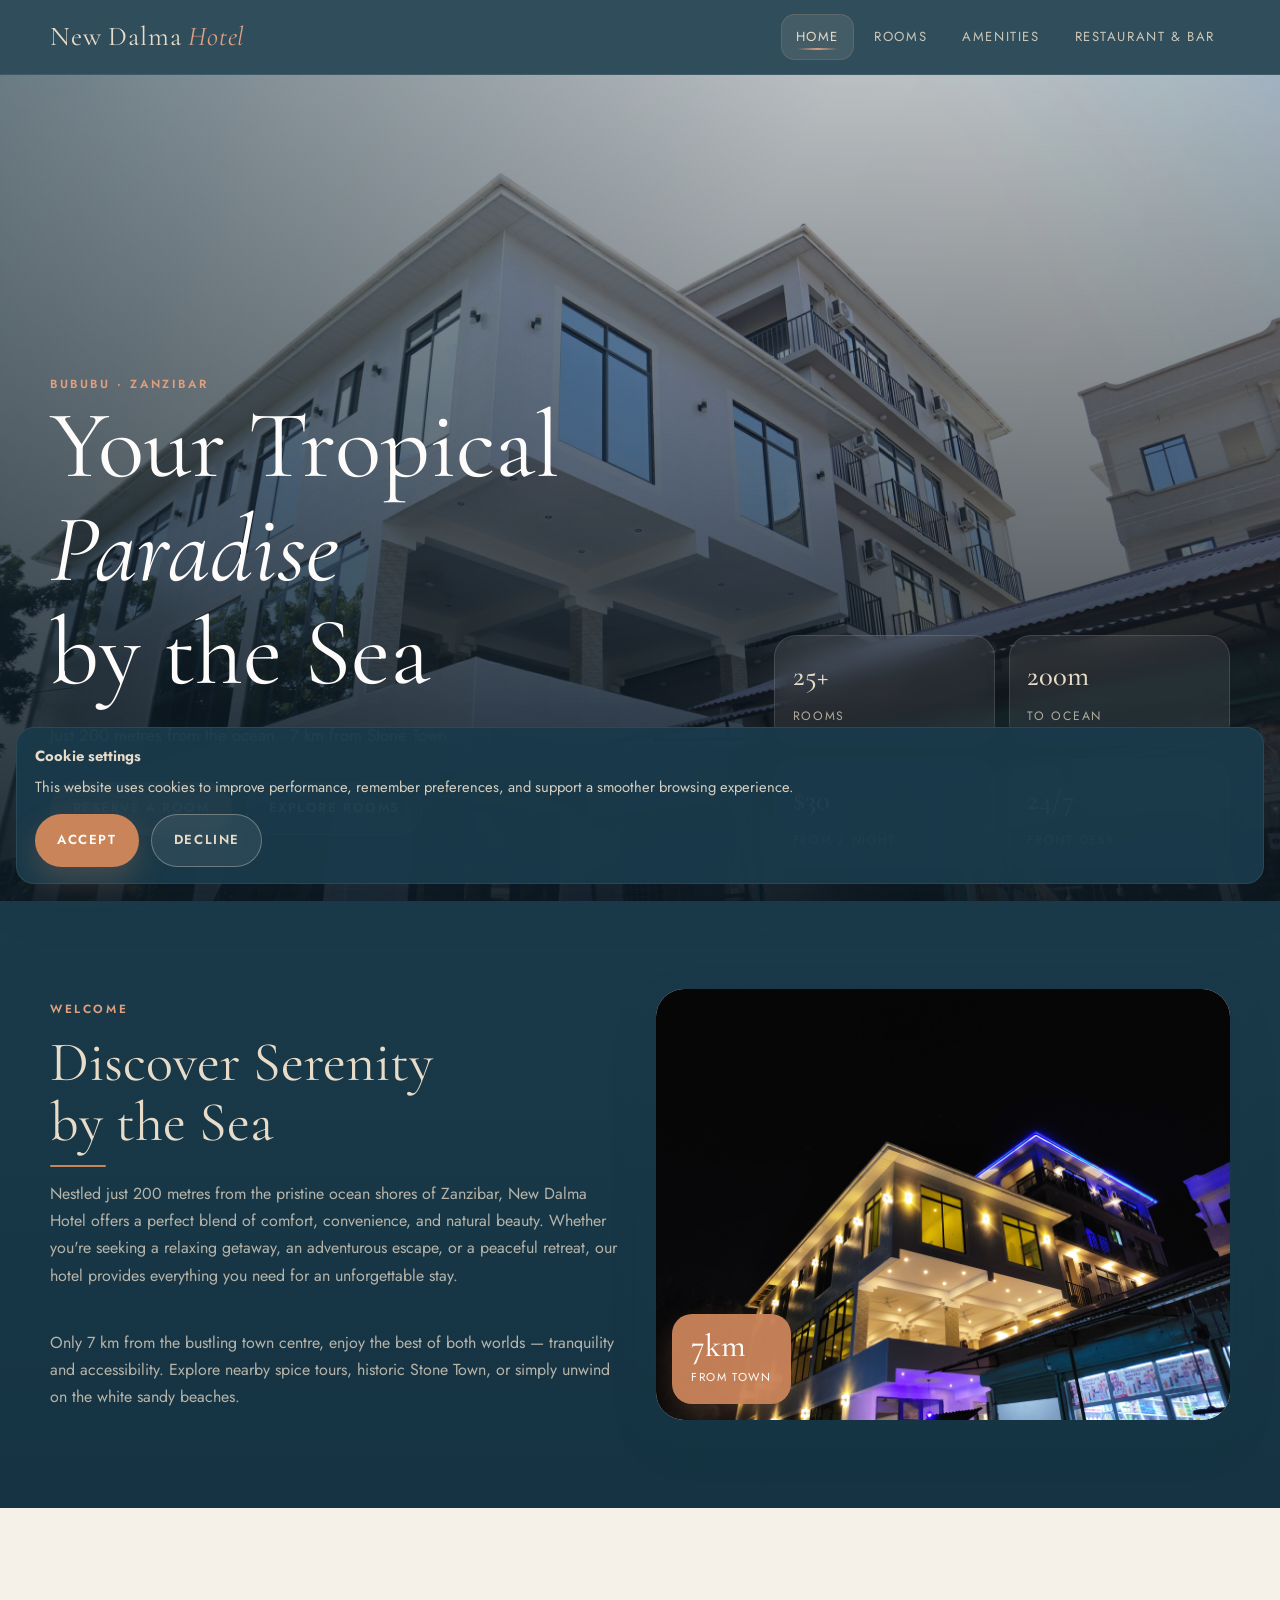
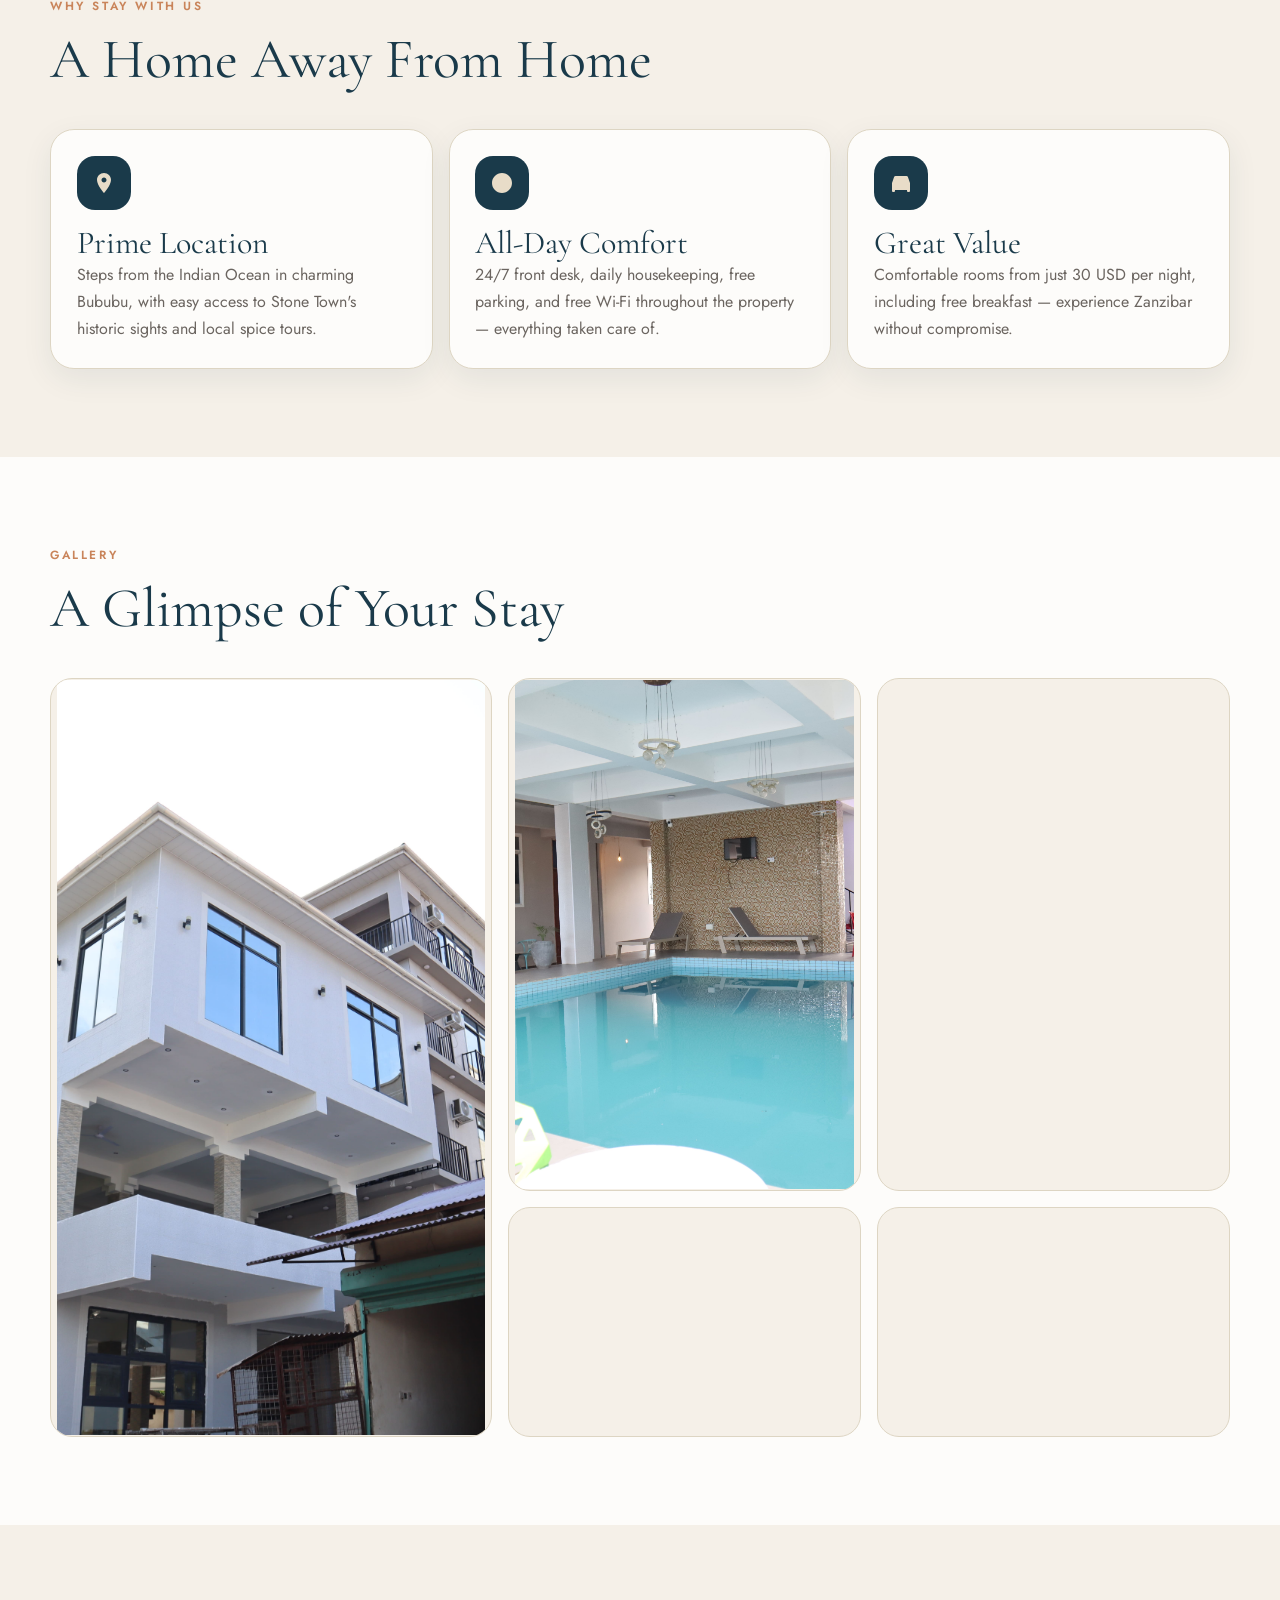
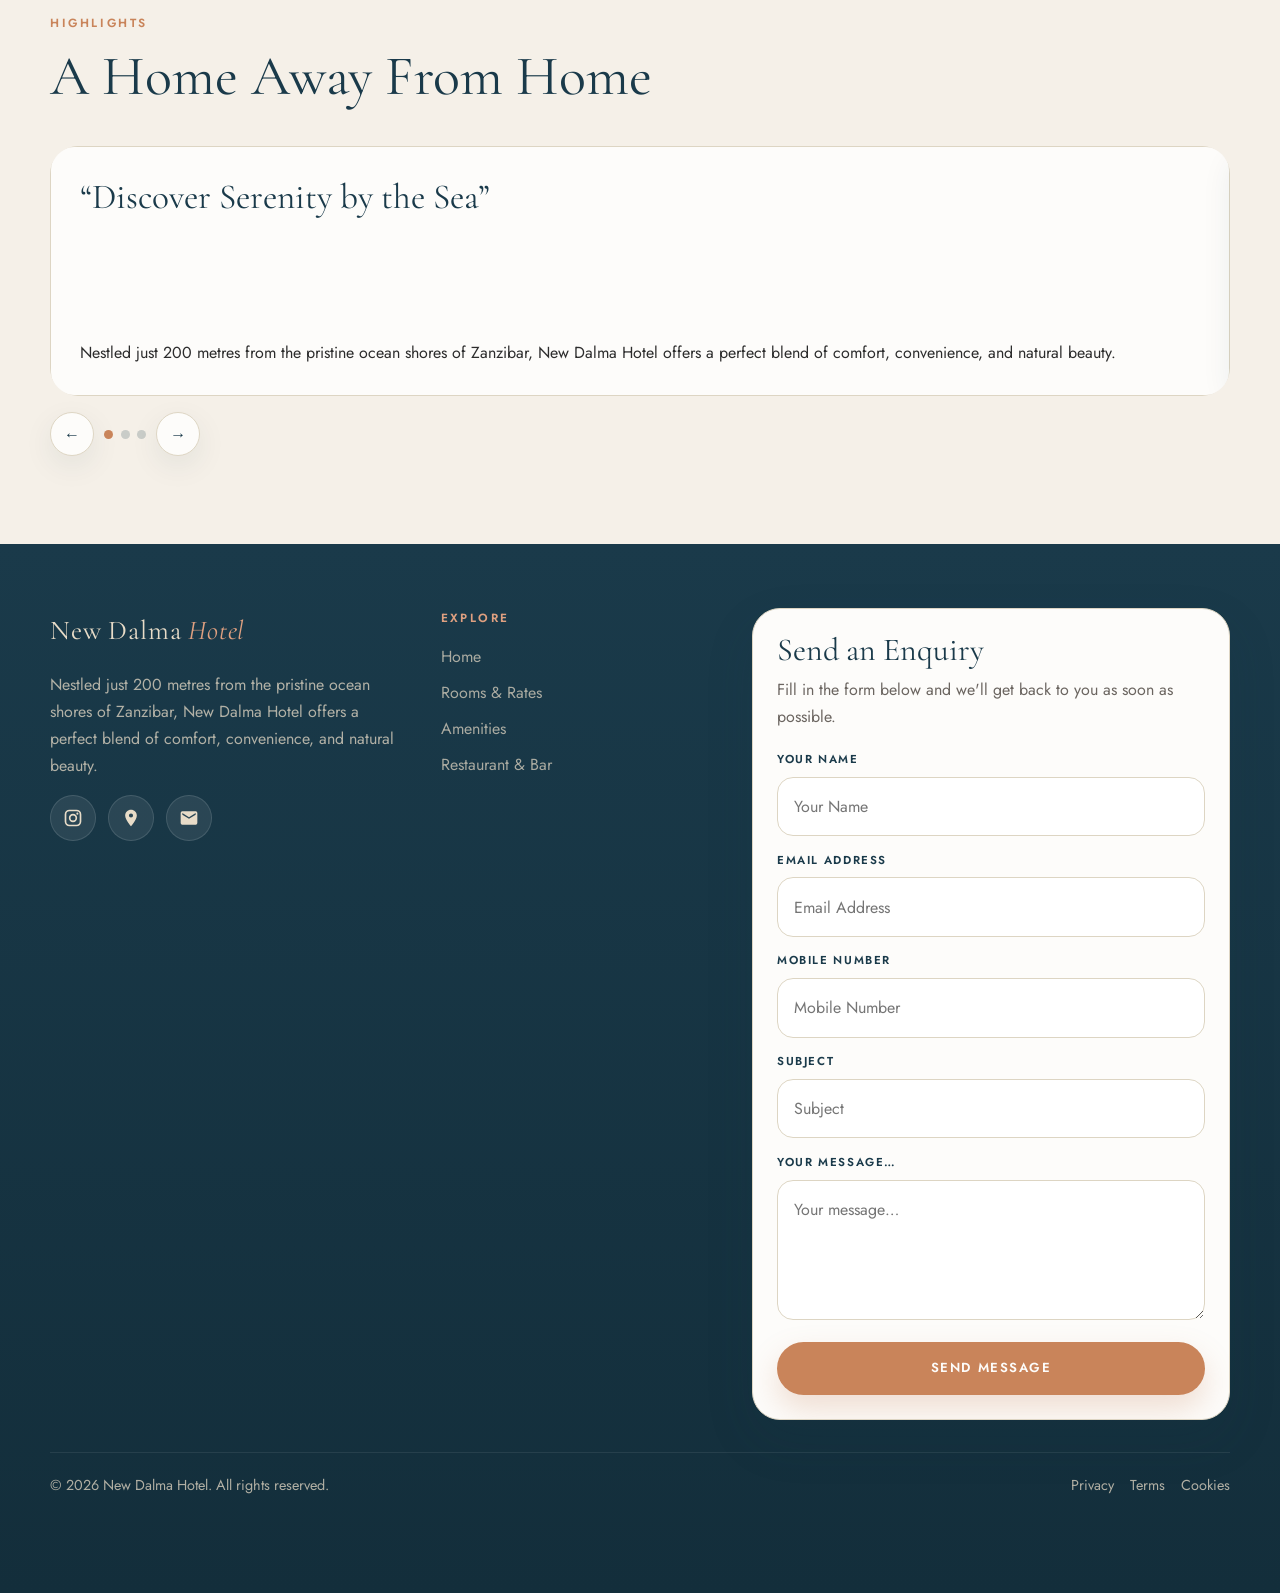
==== commit d18c2bae: "Add files via upload" ====
--- a/index.html
+++ b/index.html
@@ -1,1546 +1,384 @@
 <!DOCTYPE html>
-<html lang="en">
-<head>
-    <meta charset="UTF-8">
-    <meta name="viewport" content="width=device-width, initial-scale=1.0">
-    <title>New Dalma Hotel — Bububu, Zanzibar</title>
-    <link rel="preconnect" href="https://fonts.googleapis.com">
-    <link rel="preconnect" href="https://fonts.gstatic.com" crossorigin>
-    <link href="https://fonts.googleapis.com/css2?family=Cormorant+Garamond:ital,wght@0,300;0,400;0,600;1,300;1,400&family=Jost:wght@300;400;500;600&display=swap" rel="stylesheet">
-    <style>
-        *, *::before, *::after { box-sizing: border-box; margin: 0; padding: 0; }
+<html lang="en"><head>
+<meta charset="utf-8"/>
+<meta content="width=device-width, initial-scale=1.0" name="viewport"/>
+<meta content="IE=edge" http-equiv="X-UA-Compatible"/>
+<title>New Dalma Hotel — Bububu, Zanzibar</title>
+<meta content="New Dalma Hotel in Bububu, Zanzibar. Just 200 metres from the ocean and 7 km from Stone Town, with comfortable rooms, free breakfast, free Wi-Fi, swimming pool, restaurant, pub / bar, and 24/7 front desk." name="description"/>
+<meta content="index, follow" name="robots"/>
+<meta content="#1a3a4a" name="theme-color"/>
+<meta content="telephone=no, email=no, address=no" name="format-detection"/>
+<meta content="website" property="og:type"/>
+<meta content="New Dalma Hotel — Bububu, Zanzibar" property="og:title"/>
+<meta content="New Dalma Hotel in Bububu, Zanzibar. Just 200 metres from the ocean and 7 km from Stone Town, with comfortable rooms, free breakfast, free Wi-Fi, swimming pool, restaurant, pub / bar, and 24/7 front desk." property="og:description"/>
+<meta content="hotel-exterior.jpg" property="og:image"/>
+<meta content="New Dalma Hotel" property="og:site_name"/>
+<meta content="en_US" property="og:locale"/>
+<meta content="summary_large_image" name="twitter:card"/>
+<meta content="New Dalma Hotel — Bububu, Zanzibar" name="twitter:title"/>
+<meta content="New Dalma Hotel in Bububu, Zanzibar. Just 200 metres from the ocean and 7 km from Stone Town, with comfortable rooms, free breakfast, free Wi-Fi, swimming pool, restaurant, pub / bar, and 24/7 front desk." name="twitter:description"/>
+<meta content="hotel-exterior.jpg" name="twitter:image"/>
+<link href="https://fonts.googleapis.com" rel="preconnect"/>
+<link crossorigin="" href="https://fonts.gstatic.com" rel="preconnect"/>
+<link href="https://fonts.googleapis.com/css2?family=Cormorant+Garamond:wght@300;400;500;600&amp;family=Jost:wght@300;400;500;600&amp;display=swap" rel="stylesheet"/>
+<script type="application/ld+json">
+  {
+    "@context": "https://schema.org",
+    "@type": "Hotel",
+    "name": "New Dalma Hotel",
+    "description": "New Dalma Hotel in Bububu, Zanzibar. Just 200 metres from the ocean and 7 km from Stone Town, with comfortable rooms, free breakfast, free Wi-Fi, swimming pool, restaurant, pub / bar, and 24/7 front desk.",
+    "priceRange": "$30-$50",
+    "telephone": ["+255-712-494-918", "+255-777-291-919"],
+    "email": "dalmagroupofhotels@gmail.com",
+    "address": {
+      "@type": "PostalAddress",
+      "addressLocality": "Bububu",
+      "addressRegion": "Zanzibar",
+      "addressCountry": "TZ"
+    },
+    "amenityFeature": [
+      {"@type":"LocationFeatureSpecification","name":"Refreshing Outdoor Pool","value":true},
+      {"@type":"LocationFeatureSpecification","name":"Free Wi-Fi Throughout","value":true},
+      {"@type":"LocationFeatureSpecification","name":"Free Breakfast","value":true},
+      {"@type":"LocationFeatureSpecification","name":"On-Site Restaurant","value":true},
+      {"@type":"LocationFeatureSpecification","name":"Pub / Bar","value":true},
+      {"@type":"LocationFeatureSpecification","name":"Spacious Modern Rooms","value":true},
+      {"@type":"LocationFeatureSpecification","name":"24/7 Front Desk","value":true},
+      {"@type":"LocationFeatureSpecification","name":"Daily Housekeeping","value":true},
+      {"@type":"LocationFeatureSpecification","name":"Free Parking","value":true}
+    ],
+    "sameAs": [
+      "https://instagram.com/dalmalodge"
+    ]
+  }
+  </script>
 
-        :root {
-            --ocean:   #1a3a4a;
-            --ocean-mid: #245068;
-            --sand:    #e8dcc8;
-            --sand-light: #f5f0e8;
-            --coral:   #c9845a;
-            --coral-light: #dfa080;
-            --white:   #fdfcfa;
-            --text:    #2c2c2c;
-            --text-light: #6b6560;
-            --border:  #ddd5c3;
-            --radius:  6px;
-            --transition: 0.35s cubic-bezier(0.4,0,0.2,1);
-        }
+<link rel="icon" type="image/x-icon" href="favicon.ico"/>
+<link rel="icon" type="image/png" sizes="32x32" href="favicon-32.png"/>
+<link rel="icon" type="image/png" sizes="192x192" href="favicon-192.png"/>
+<link rel="apple-touch-icon" sizes="512x512" href="apple-touch-icon.png"/>
+<link href="shared.css" rel="stylesheet"/></head><body><a class="skip-link" href="#main-content">Skip to content</a><header aria-label="Main header" class="site-header">
+<div class="container nav-wrap">
+<a aria-label="New Dalma Hotel home" class="brand" href="index.html">New Dalma <span>Hotel</span></a>
+<button aria-controls="navPanel" aria-expanded="false" aria-label="Open menu" class="nav-toggle" id="navToggle" type="button">
+<span aria-hidden="true" class="nav-toggle-bars"></span>
+</button>
+<nav aria-label="Primary navigation" class="nav-panel" id="navPanel">
+<ul class="nav-list">
+<li><a class="nav-link active" href="index.html">Home</a></li>
+<li><a class="nav-link" href="rooms.html">Rooms</a></li>
+<li><a class="nav-link" href="amenities.html">Amenities</a></li>
+<li><a class="nav-link" href="restaurant.html">Restaurant &amp; Bar</a></li>
 
-        html { scroll-behavior: smooth; }
-
-        body {
-            font-family: 'Jost', sans-serif;
-            font-weight: 300;
-            background: var(--white);
-            color: var(--text);
-            line-height: 1.7;
-        }
-
-        /* ── NAV ── */
-        nav {
-            position: fixed;
-            top: 0; left: 0; right: 0;
-            z-index: 1000;
-            display: flex;
-            align-items: center;
-            justify-content: space-between;
-            padding: 0 5vw;
-            height: 68px;
-            background: rgba(26,58,74,0.97);
-            backdrop-filter: blur(8px);
-            border-bottom: 1px solid rgba(255,255,255,0.07);
-        }
-
-        .nav-logo {
-            font-family: 'Cormorant Garamond', serif;
-            font-size: 1.35rem;
-            font-weight: 400;
-            color: var(--sand);
-            letter-spacing: 0.04em;
-            cursor: pointer;
-            white-space: nowrap;
-        }
-        .nav-logo span { color: var(--coral-light); font-style: italic; }
-
-        .nav-links {
-            display: flex;
-            list-style: none;
-            gap: 0;
-        }
-        .nav-links li a {
-            display: block;
-            padding: 0 14px;
-            font-size: 0.78rem;
-            font-weight: 500;
-            letter-spacing: 0.12em;
-            text-transform: uppercase;
-            color: rgba(232,220,200,0.7);
-            text-decoration: none;
-            transition: color var(--transition);
-            line-height: 68px;
-        }
-        .nav-links li a:hover,
-        .nav-links li a.active { color: var(--sand); }
-        .nav-links li a.active { border-bottom: 2px solid var(--coral); }
-
-        .nav-book {
-            background: var(--coral);
-            color: var(--white) !important;
-            padding: 9px 22px !important;
-            border-radius: 3px;
-            line-height: normal !important;
-            margin-left: 10px;
-            transition: background var(--transition) !important;
-        }
-        .nav-book:hover { background: var(--coral-light) !important; color: var(--white) !important; }
-
-        /* Hamburger */
-        .hamburger {
-            display: none;
-            flex-direction: column;
-            gap: 5px;
-            cursor: pointer;
-            padding: 5px;
-        }
-        .hamburger span {
-            display: block;
-            width: 24px; height: 2px;
-            background: var(--sand);
-            border-radius: 2px;
-            transition: var(--transition);
-        }
-
-        /* Mobile nav */
-        @media (max-width: 820px) {
-            .nav-links { 
-                display: none; 
-                flex-direction: column;
-                position: absolute;
-                top: 68px; left: 0; right: 0;
-                background: var(--ocean);
-                padding: 10px 0 20px;
-                border-top: 1px solid rgba(255,255,255,0.08);
-            }
-            .nav-links.open { display: flex; }
-            .nav-links li a { 
-                line-height: 1; 
-                padding: 14px 5vw; 
-                border-bottom: 1px solid rgba(255,255,255,0.05);
-            }
-            .nav-links li a.active { border-bottom: 1px solid rgba(255,255,255,0.05); border-left: 3px solid var(--coral); }
-            .nav-book { line-height: 1 !important; margin: 10px 5vw 0 !important; display: inline-block; }
-            .hamburger { display: flex; }
-        }
-
-        /* ── PAGES ── */
-        .page { display: none; padding-top: 68px; }
-        .page.active { display: block; }
-
-        /* ── HERO ── */
-        .hero {
-            position: relative;
-            height: calc(100vh - 68px);
-            min-height: 500px;
-            display: flex;
-            align-items: center;
-            justify-content: center;
-            background: var(--ocean);
-            overflow: hidden;
-        }
-        .hero-bg {
-            position: absolute; inset: 0;
-            background-image: url('hotel-exterior.jpg');
-            background-size: cover;
-            background-position: center;
-            opacity: 0.45;
-            transform: scale(1.04);
-            animation: slowZoom 18s ease-in-out infinite alternate;
-        }
-        @keyframes slowZoom {
-            from { transform: scale(1.0); }
-            to   { transform: scale(1.06); }
-        }
-        .hero-overlay {
-            position: absolute; inset: 0;
-            background: linear-gradient(160deg, rgba(26,58,74,0.55) 0%, rgba(10,25,35,0.72) 100%);
-        }
-        .hero-content {
-            position: relative;
-            text-align: center;
-            padding: 0 24px;
-            animation: fadeUp 1s ease both;
-        }
-        @keyframes fadeUp {
-            from { opacity: 0; transform: translateY(28px); }
-            to   { opacity: 1; transform: translateY(0); }
-        }
-        .hero-eyebrow {
-            font-size: 0.72rem;
-            letter-spacing: 0.22em;
-            text-transform: uppercase;
-            color: var(--coral-light);
-            margin-bottom: 18px;
-        }
-        .hero h1 {
-            font-family: 'Cormorant Garamond', serif;
-            font-size: clamp(2.8rem, 7vw, 5.2rem);
-            font-weight: 300;
-            color: var(--white);
-            line-height: 1.1;
-            margin-bottom: 20px;
-        }
-        .hero h1 em { font-style: italic; color: var(--sand); }
-        .hero-sub {
-            font-size: 1rem;
-            font-weight: 300;
-            color: rgba(232,220,200,0.82);
-            letter-spacing: 0.04em;
-            margin-bottom: 40px;
-        }
-        .hero-cta {
-            display: inline-flex;
-            gap: 14px;
-            flex-wrap: wrap;
-            justify-content: center;
-        }
-        .btn-primary {
-            background: var(--coral);
-            color: var(--white);
-            padding: 13px 32px;
-            border: none;
-            border-radius: 3px;
-            font-family: 'Jost', sans-serif;
-            font-size: 0.8rem;
-            font-weight: 500;
-            letter-spacing: 0.12em;
-            text-transform: uppercase;
-            cursor: pointer;
-            transition: background var(--transition), transform var(--transition);
-        }
-        .btn-primary:hover { background: var(--coral-light); transform: translateY(-2px); }
-        .btn-outline {
-            background: transparent;
-            color: var(--sand);
-            padding: 13px 32px;
-            border: 1px solid rgba(232,220,200,0.5);
-            border-radius: 3px;
-            font-family: 'Jost', sans-serif;
-            font-size: 0.8rem;
-            font-weight: 500;
-            letter-spacing: 0.12em;
-            text-transform: uppercase;
-            cursor: pointer;
-            transition: all var(--transition);
-        }
-        .btn-outline:hover { border-color: var(--sand); background: rgba(232,220,200,0.1); }
-
-        .hero-stats {
-            position: absolute;
-            bottom: 0; left: 0; right: 0;
-            display: flex;
-            justify-content: center;
-            gap: 0;
-            background: rgba(10,25,35,0.7);
-            backdrop-filter: blur(6px);
-            border-top: 1px solid rgba(255,255,255,0.07);
-        }
-        .hero-stat {
-            padding: 18px 40px;
-            text-align: center;
-            border-right: 1px solid rgba(255,255,255,0.07);
-        }
-        .hero-stat:last-child { border-right: none; }
-        .hero-stat-num {
-            font-family: 'Cormorant Garamond', serif;
-            font-size: 1.6rem;
-            color: var(--coral-light);
-        }
-        .hero-stat-label {
-            font-size: 0.68rem;
-            letter-spacing: 0.14em;
-            text-transform: uppercase;
-            color: rgba(232,220,200,0.6);
-        }
-        @media (max-width: 600px) {
-            .hero-stat { padding: 14px 18px; }
-            .hero-stat-num { font-size: 1.2rem; }
-        }
-
-        /* ── SECTION WRAPPER ── */
-        .section-wrap {
-            max-width: 1180px;
-            margin: 0 auto;
-            padding: 90px 5vw;
-        }
-        .section-header {
-            margin-bottom: 52px;
-        }
-        .section-eyebrow {
-            font-size: 0.7rem;
-            letter-spacing: 0.2em;
-            text-transform: uppercase;
-            color: var(--coral);
-            margin-bottom: 12px;
-        }
-        .section-header h2 {
-            font-family: 'Cormorant Garamond', serif;
-            font-size: clamp(2rem, 4vw, 3rem);
-            font-weight: 300;
-            color: var(--ocean);
-            line-height: 1.2;
-        }
-        .section-header p {
-            margin-top: 16px;
-            font-size: 1rem;
-            color: var(--text-light);
-            max-width: 560px;
-        }
-        .divider {
-            width: 48px; height: 2px;
-            background: var(--coral);
-            margin: 20px 0;
-        }
-
-        /* ── HOME — WELCOME STRIP ── */
-        .welcome-strip {
-            background: var(--ocean);
-            padding: 72px 5vw;
-        }
-        .welcome-inner {
-            max-width: 1180px;
-            margin: 0 auto;
-            display: grid;
-            grid-template-columns: 1fr 1fr;
-            gap: 60px;
-            align-items: center;
-        }
-        .welcome-text .section-header { margin-bottom: 24px; }
-        .welcome-text .section-header h2 { color: var(--sand); }
-        .welcome-text p { color: rgba(232,220,200,0.75); font-size: 1.02rem; line-height: 1.8; }
-        .welcome-img {
-            border-radius: 4px;
-            overflow: hidden;
-            position: relative;
-        }
-        .welcome-img img {
-            width: 100%; height: 100%;
-            object-fit: cover;
-            display: block;
-            min-height: 360px;
-            max-height: 420px;
-        }
-        .welcome-badge {
-            position: absolute;
-            bottom: -20px; left: -20px;
-            background: var(--coral);
-            color: var(--white);
-            padding: 22px 28px;
-            border-radius: 3px;
-            text-align: center;
-        }
-        .welcome-badge .big {
-            font-family: 'Cormorant Garamond', serif;
-            font-size: 2.2rem;
-            line-height: 1;
-        }
-        .welcome-badge .small {
-            font-size: 0.68rem;
-            letter-spacing: 0.14em;
-            text-transform: uppercase;
-            opacity: 0.88;
-        }
-        @media (max-width: 780px) {
-            .welcome-inner { grid-template-columns: 1fr; gap: 40px; }
-            .welcome-badge { display: none; }
-        }
-
-        /* ── HOME — HIGHLIGHT CARDS ── */
-        .highlights {
-            background: var(--sand-light);
-            padding: 80px 5vw;
-        }
-        .highlights-inner {
-            max-width: 1180px;
-            margin: 0 auto;
-        }
-        .highlights-grid {
-            display: grid;
-            grid-template-columns: repeat(3, 1fr);
-            gap: 24px;
-        }
-        .h-card {
-            background: var(--white);
-            border-radius: 4px;
-            padding: 38px 30px;
-            border: 1px solid var(--border);
-            transition: box-shadow var(--transition), transform var(--transition);
-        }
-        .h-card:hover { box-shadow: 0 12px 40px rgba(26,58,74,0.1); transform: translateY(-4px); }
-        .h-icon {
-            width: 48px; height: 48px;
-            background: var(--ocean);
-            border-radius: 50%;
-            display: flex; align-items: center; justify-content: center;
-            margin-bottom: 22px;
-        }
-        .h-icon svg { width: 22px; height: 22px; fill: var(--sand); }
-        .h-card h3 {
-            font-family: 'Cormorant Garamond', serif;
-            font-size: 1.4rem;
-            font-weight: 400;
-            color: var(--ocean);
-            margin-bottom: 10px;
-        }
-        .h-card p { font-size: 0.9rem; color: var(--text-light); line-height: 1.7; }
-        @media (max-width: 780px) {
-            .highlights-grid { grid-template-columns: 1fr; }
-        }
-
-        /* ── GALLERY STRIP ── */
-        .gallery-strip {
-            padding: 80px 5vw;
-            background: var(--white);
-        }
-        .gallery-strip-inner { max-width: 1180px; margin: 0 auto; }
-        .gallery-grid {
-            display: grid;
-            grid-template-columns: repeat(4, 1fr);
-            grid-template-rows: 220px 220px;
-            gap: 12px;
-        }
-        .gallery-grid .g-item { overflow: hidden; border-radius: 4px; cursor: pointer; position: relative; }
-        .gallery-grid .g-item:first-child { grid-column: 1 / 3; grid-row: 1 / 3; }
-        .gallery-grid .g-item:nth-child(2) { grid-column: 3; grid-row: 1; }
-        .gallery-grid .g-item:nth-child(3) { grid-column: 4; grid-row: 1; }
-        .gallery-grid .g-item:nth-child(4) { grid-column: 3; grid-row: 2; }
-        .gallery-grid .g-item:nth-child(5) { grid-column: 4; grid-row: 2; }
-        .gallery-grid .g-item img {
-            width: 100%; height: 100%;
-            object-fit: cover;
-            transition: transform 0.5s ease;
-            display: block;
-        }
-        .gallery-grid .g-item:hover img { transform: scale(1.06); }
-        .g-overlay {
-            position: absolute; inset: 0;
-            background: rgba(26,58,74,0);
-            transition: background var(--transition);
-            display: flex; align-items: center; justify-content: center;
-        }
-        .g-overlay span {
-            color: white; font-size: 0.75rem; letter-spacing: 0.15em;
-            text-transform: uppercase; opacity: 0; transition: opacity var(--transition);
-        }
-        .g-item:hover .g-overlay { background: rgba(26,58,74,0.35); }
-        .g-item:hover .g-overlay span { opacity: 1; }
-        @media (max-width: 700px) {
-            .gallery-grid {
-                grid-template-columns: 1fr 1fr;
-                grid-template-rows: auto;
-            }
-            .gallery-grid .g-item:first-child { grid-column: 1 / 3; grid-row: auto; height: 220px; }
-            .gallery-grid .g-item { height: 160px; grid-column: auto !important; grid-row: auto !important; }
-        }
-
-        /* ── ROOMS PAGE ── */
-        .rooms-intro { background: var(--ocean); padding: 80px 5vw; }
-        .rooms-intro-inner { max-width: 1180px; margin: 0 auto; }
-        .rooms-intro .section-header h2 { color: var(--sand); }
-        .rooms-intro .section-header p { color: rgba(232,220,200,0.75); max-width: 640px; }
-
-        .rooms-list { padding: 80px 5vw; background: var(--sand-light); }
-        .rooms-list-inner { max-width: 1180px; margin: 0 auto; display: grid; grid-template-columns: repeat(3,1fr); gap: 28px; }
-        .room-card {
-            background: var(--white);
-            border-radius: 4px;
-            overflow: hidden;
-            border: 1px solid var(--border);
-            transition: box-shadow var(--transition), transform var(--transition);
-        }
-        .room-card:hover { box-shadow: 0 16px 48px rgba(26,58,74,0.12); transform: translateY(-5px); }
-        .room-img { height: 220px; overflow: hidden; }
-        .room-img img { width: 100%; height: 100%; object-fit: cover; transition: transform 0.5s ease; display: block; }
-        .room-card:hover .room-img img { transform: scale(1.06); }
-        .room-body { padding: 28px 26px; }
-        .room-body h3 {
-            font-family: 'Cormorant Garamond', serif;
-            font-size: 1.5rem; font-weight: 400;
-            color: var(--ocean); margin-bottom: 10px;
-        }
-        .room-body p { font-size: 0.88rem; color: var(--text-light); line-height: 1.7; margin-bottom: 20px; }
-        .room-price {
-            display: flex; align-items: baseline; gap: 6px;
-            margin-bottom: 20px;
-        }
-        .room-price .amount {
-            font-family: 'Cormorant Garamond', serif;
-            font-size: 2rem; color: var(--coral);
-        }
-        .room-price .per { font-size: 0.78rem; color: var(--text-light); letter-spacing: 0.06em; }
-        .btn-room {
-            width: 100%; padding: 11px;
-            background: var(--ocean); color: var(--sand);
-            border: none; border-radius: 3px; font-family: 'Jost', sans-serif;
-            font-size: 0.78rem; letter-spacing: 0.12em; text-transform: uppercase;
-            cursor: pointer; transition: background var(--transition);
-        }
-        .btn-room:hover { background: var(--ocean-mid); }
-
-        .checkin-bar {
-            max-width: 1180px; margin: 0 auto 60px;
-            display: flex; gap: 40px;
-            padding: 30px 36px;
-            background: var(--ocean);
-            border-radius: 4px;
-            align-items: center;
-        }
-        .checkin-item { flex: 1; }
-        .checkin-label { font-size: 0.68rem; letter-spacing: 0.16em; text-transform: uppercase; color: var(--coral-light); margin-bottom: 6px; }
-        .checkin-value { font-family: 'Cormorant Garamond', serif; font-size: 1.5rem; color: var(--sand); }
-        .checkin-divider { width: 1px; height: 50px; background: rgba(255,255,255,0.15); }
-        @media (max-width: 600px) {
-            .rooms-list-inner { grid-template-columns: 1fr; }
-            .checkin-bar { flex-direction: column; gap: 20px; }
-            .checkin-divider { display: none; }
-        }
-
-        /* ── AMENITIES PAGE ── */
-        .amenities-hero {
-            background: var(--ocean);
-            padding: 80px 5vw 0;
-        }
-        .amenities-hero-inner { max-width: 1180px; margin: 0 auto; }
-        .amenities-hero .section-header h2 { color: var(--sand); }
-        .amenities-hero .section-header p { color: rgba(232,220,200,0.75); }
-
-        .amenities-grid-wrap { padding: 70px 5vw; background: var(--sand-light); }
-        .amenities-grid-inner { max-width: 1180px; margin: 0 auto; }
-        .am-grid {
-            display: grid;
-            grid-template-columns: repeat(3,1fr);
-            gap: 20px;
-        }
-        .am-item {
-            background: var(--white);
-            padding: 30px 26px;
-            border-radius: 4px;
-            border: 1px solid var(--border);
-            display: flex; align-items: flex-start; gap: 18px;
-            transition: box-shadow var(--transition);
-        }
-        .am-item:hover { box-shadow: 0 8px 32px rgba(26,58,74,0.08); }
-        .am-dot {
-            width: 10px; height: 10px; min-width: 10px;
-            background: var(--coral); border-radius: 50%;
-            margin-top: 8px;
-        }
-        .am-item h4 { font-weight: 500; font-size: 0.95rem; color: var(--ocean); margin-bottom: 4px; }
-        .am-item p { font-size: 0.83rem; color: var(--text-light); line-height: 1.6; }
-        @media (max-width: 700px) { .am-grid { grid-template-columns: 1fr; } }
-
-        /* ── RESTAURANT PAGE ── */
-        .restaurant-hero { background: var(--ocean); padding: 80px 5vw; }
-        .restaurant-hero-inner { max-width: 1180px; margin: 0 auto; display: grid; grid-template-columns: 1fr 1fr; gap: 60px; align-items: center; }
-        .restaurant-hero .section-header h2 { color: var(--sand); }
-        .restaurant-hero .section-header p { color: rgba(232,220,200,0.75); }
-        .restaurant-hero-img { border-radius: 4px; overflow: hidden; }
-        .restaurant-hero-img img { width: 100%; height: 360px; object-fit: cover; display: block; }
-        @media (max-width: 780px) { .restaurant-hero-inner { grid-template-columns: 1fr; } }
-
-        .restaurant-features { padding: 80px 5vw; background: var(--sand-light); }
-        .restaurant-features-inner { max-width: 1180px; margin: 0 auto; display: grid; grid-template-columns: 1fr 1fr; gap: 28px; }
-        .rf-card { background: var(--white); border-radius: 4px; padding: 36px 30px; border: 1px solid var(--border); }
-        .rf-card h3 { font-family: 'Cormorant Garamond', serif; font-size: 1.5rem; font-weight: 400; color: var(--ocean); margin-bottom: 14px; }
-        .rf-card p { font-size: 0.9rem; color: var(--text-light); line-height: 1.75; }
-        @media (max-width: 600px) { .restaurant-features-inner { grid-template-columns: 1fr; } }
-
-        /* ── CONTACT PAGE ── */
-        .contact-page { background: var(--ocean); min-height: calc(100vh - 68px); padding: 80px 5vw; }
-        .contact-inner { max-width: 1180px; margin: 0 auto; display: grid; grid-template-columns: 1fr 1fr; gap: 60px; align-items: start; }
-        .contact-left .section-header h2 { color: var(--sand); }
-        .contact-left .section-header p { color: rgba(232,220,200,0.75); }
-        .contact-detail {
-            display: flex; align-items: flex-start; gap: 18px;
-            margin-bottom: 32px;
-        }
-        .contact-icon {
-            width: 44px; height: 44px; min-width: 44px;
-            background: rgba(255,255,255,0.07); border: 1px solid rgba(255,255,255,0.12);
-            border-radius: 50%; display: flex; align-items: center; justify-content: center;
-        }
-        .contact-icon svg { width: 18px; height: 18px; fill: var(--coral-light); }
-        .contact-detail-label { font-size: 0.68rem; letter-spacing: 0.16em; text-transform: uppercase; color: var(--coral-light); margin-bottom: 6px; }
-        .contact-detail-val { color: var(--sand); font-size: 0.97rem; line-height: 1.6; }
-        .contact-detail-val a { color: var(--sand); text-decoration: none; border-bottom: 1px solid rgba(232,220,200,0.25); }
-        .contact-detail-val a:hover { border-color: var(--coral-light); color: var(--coral-light); }
-
-        .contact-right { background: var(--white); border-radius: 4px; padding: 40px; }
-        .contact-right h3 { font-family: 'Cormorant Garamond', serif; font-size: 1.7rem; font-weight: 400; color: var(--ocean); margin-bottom: 8px; }
-        .contact-right p { font-size: 0.88rem; color: var(--text-light); margin-bottom: 28px; }
-        @media (max-width: 780px) { .contact-inner { grid-template-columns: 1fr; } }
-
-        /* Quick-message form (contact page, no action) */
-        .contact-form { display: flex; flex-direction: column; gap: 14px; }
-        .contact-form input, .contact-form textarea {
-            padding: 12px 14px;
-            border: 1px solid var(--border);
-            border-radius: 3px;
-            font-family: 'Jost', sans-serif;
-            font-size: 0.9rem; color: var(--text);
-            background: var(--sand-light);
-            transition: border-color var(--transition);
-            outline: none;
-        }
-        .contact-form input:focus, .contact-form textarea:focus { border-color: var(--ocean); }
-        .contact-form textarea { min-height: 120px; resize: vertical; }
-        .contact-form .btn-primary { width: 100%; }
-
-        /* Map link */
-        .map-link {
-            display: inline-flex; align-items: center; gap: 8px;
-            padding: 11px 24px;
-            background: rgba(255,255,255,0.07);
-            border: 1px solid rgba(255,255,255,0.14);
-            border-radius: 3px;
-            color: var(--sand);
-            text-decoration: none;
-            font-size: 0.78rem;
-            letter-spacing: 0.1em;
-            text-transform: uppercase;
-            transition: background var(--transition);
-            margin-top: 8px;
-        }
-        .map-link:hover { background: rgba(255,255,255,0.13); }
-        .map-link svg { width: 14px; height: 14px; fill: var(--coral-light); }
-
-        /* Location blurb */
-        .location-note {
-            margin-top: 32px;
-            padding: 22px 24px;
-            background: rgba(255,255,255,0.05);
-            border: 1px solid rgba(255,255,255,0.08);
-            border-radius: 4px;
-            color: rgba(232,220,200,0.7);
-            font-size: 0.88rem; line-height: 1.7;
-        }
-
-        /* ── BOOKING PAGE ── */
-        .booking-page { background: var(--sand-light); min-height: calc(100vh - 68px); padding: 80px 5vw; }
-        .booking-inner { max-width: 680px; margin: 0 auto; }
-        .booking-inner .section-header h2 { color: var(--ocean); }
-        .booking-card { background: var(--white); border-radius: 4px; padding: 48px; border: 1px solid var(--border); box-shadow: 0 4px 32px rgba(26,58,74,0.07); }
-        .booking-note { font-size: 0.85rem; color: var(--text-light); margin-bottom: 32px; line-height: 1.7; padding: 16px; background: var(--sand-light); border-left: 3px solid var(--coral); border-radius: 0 3px 3px 0; }
-        .booking-form { display: flex; flex-direction: column; gap: 16px; }
-        .form-row { display: grid; grid-template-columns: 1fr 1fr; gap: 16px; }
-        .form-group { display: flex; flex-direction: column; gap: 6px; }
-        .form-group label { font-size: 0.72rem; letter-spacing: 0.12em; text-transform: uppercase; color: var(--ocean); font-weight: 500; }
-        .form-group input,
-        .form-group select,
-        .form-group textarea {
-            padding: 12px 14px;
-            border: 1px solid var(--border);
-            border-radius: 3px;
-            font-family: 'Jost', sans-serif;
-            font-size: 0.9rem; color: var(--text);
-            background: var(--sand-light);
-            transition: border-color var(--transition);
-            outline: none;
-            appearance: none;
-        }
-        .form-group input:focus,
-        .form-group select:focus,
-        .form-group textarea:focus { border-color: var(--ocean); background: var(--white); }
-        .form-group textarea { min-height: 110px; resize: vertical; }
-        .submit-btn {
-            background: var(--coral); color: var(--white);
-            padding: 15px; border: none; border-radius: 3px;
-            font-family: 'Jost', sans-serif; font-size: 0.82rem;
-            font-weight: 500; letter-spacing: 0.14em; text-transform: uppercase;
-            cursor: pointer; transition: background var(--transition), transform var(--transition);
-            margin-top: 8px;
-        }
-        .submit-btn:hover { background: var(--coral-light); transform: translateY(-2px); }
-        @media (max-width: 600px) { .booking-card { padding: 28px 20px; } .form-row { grid-template-columns: 1fr; } }
-
-        /* ── LIGHTBOX ── */
-        .lightbox {
-            display: none; position: fixed; inset: 0; z-index: 9999;
-            background: rgba(10,20,30,0.92); backdrop-filter: blur(6px);
-            align-items: center; justify-content: center;
-        }
-        .lightbox.open { display: flex; }
-        .lightbox img { max-width: 88vw; max-height: 84vh; border-radius: 4px; box-shadow: 0 20px 80px rgba(0,0,0,0.6); }
-        .lb-close {
-            position: absolute; top: 24px; right: 30px;
-            font-size: 36px; color: var(--sand); cursor: pointer;
-            line-height: 1; transition: color var(--transition);
-            background: none; border: none;
-        }
-        .lb-close:hover { color: var(--coral-light); }
-
-        /* ── BOOKING MODAL ── */
-        .modal-overlay {
-            display: none; position: fixed; inset: 0; z-index: 5000;
-            background: rgba(10,20,30,0.6); backdrop-filter: blur(4px);
-            align-items: center; justify-content: center;
-            padding: 20px;
-        }
-        .modal-overlay.open { display: flex; }
-        .modal-box {
-            background: var(--white);
-            border-radius: 6px;
-            padding: 44px;
-            width: 100%;
-            max-width: 520px;
-            max-height: 90vh;
-            overflow-y: auto;
-            position: relative;
-            box-shadow: 0 24px 80px rgba(0,0,0,0.3);
-        }
-        .modal-box h2 {
-            font-family: 'Cormorant Garamond', serif;
-            font-size: 1.9rem; font-weight: 400;
-            color: var(--ocean); margin-bottom: 6px;
-        }
-        .modal-box .modal-sub { font-size: 0.85rem; color: var(--text-light); margin-bottom: 26px; }
-        .modal-close {
-            position: absolute; top: 18px; right: 22px;
-            font-size: 26px; cursor: pointer; color: var(--text-light);
-            background: none; border: none; line-height: 1;
-            transition: color var(--transition);
-        }
-        .modal-close:hover { color: var(--ocean); }
-        .modal-note { font-size: 0.82rem; color: var(--text-light); margin-bottom: 24px; padding: 14px; background: var(--sand-light); border-left: 3px solid var(--coral); border-radius: 0 3px 3px 0; line-height: 1.7; }
-        @media (max-width: 560px) { .modal-box { padding: 28px 20px; } }
-
-        /* ── FOOTER ── */
-        footer {
-            background: var(--ocean);
-            color: rgba(232,220,200,0.65);
-            padding: 52px 5vw 80px;
-        }
-        .footer-inner {
-            max-width: 1180px; margin: 0 auto;
-            display: grid; grid-template-columns: 1.5fr 1fr 1fr;
-            gap: 40px;
-        }
-        .footer-brand .nav-logo { font-size: 1.2rem; display: block; margin-bottom: 14px; cursor: default; }
-        .footer-brand p { font-size: 0.85rem; line-height: 1.75; }
-        footer h4 { font-size: 0.7rem; letter-spacing: 0.18em; text-transform: uppercase; color: var(--coral-light); margin-bottom: 18px; }
-        footer ul { list-style: none; }
-        footer ul li { margin-bottom: 10px; }
-        footer ul li a { color: rgba(232,220,200,0.65); text-decoration: none; font-size: 0.88rem; transition: color var(--transition); cursor: pointer; }
-        footer ul li a:hover { color: var(--sand); }
-        .footer-bottom {
-            max-width: 1180px; margin: 40px auto 0;
-            padding-top: 24px; border-top: 1px solid rgba(255,255,255,0.08);
-            font-size: 0.78rem; text-align: center;
-        }
-        @media (max-width: 700px) { .footer-inner { grid-template-columns: 1fr; gap: 30px; } }
-
-        /* Utility */
-        .mt-8 { margin-top: 8px; }
-        .mt-16 { margin-top: 16px; }
-        .mt-24 { margin-top: 24px; }
-        .text-center { text-align: center; }
-        .full-gallery { padding: 80px 5vw; background: var(--white); }
-        .full-gallery-inner { max-width: 1180px; margin: 0 auto; }
-        .full-gallery-grid {
-            display: grid;
-            grid-template-columns: repeat(4, 1fr);
-            gap: 12px;
-        }
-        .full-gallery-grid .g-item { height: 200px; overflow: hidden; border-radius: 4px; cursor: pointer; position: relative; }
-        .full-gallery-grid .g-item img { width: 100%; height: 100%; object-fit: cover; transition: transform 0.5s ease; display: block; }
-        .full-gallery-grid .g-item:hover img { transform: scale(1.08); }
-        @media (max-width: 700px) { .full-gallery-grid { grid-template-columns: repeat(2,1fr); } }
-        @media (max-width: 400px) { .full-gallery-grid { grid-template-columns: 1fr; } }
-    </style>
-</head>
-<body>
-
-<!-- ══════════ NAV ══════════ -->
-<nav>
-    <div class="nav-logo" onclick="showPage('home')">New Dalma <span>Hotel</span></div>
-    <ul class="nav-links" id="navLinks">
-        <li><a href="#" onclick="showPage('home')" data-page="home" class="active">Home</a></li>
-        <li><a href="#" onclick="showPage('rooms')" data-page="rooms">Rooms</a></li>
-        <li><a href="#" onclick="showPage('amenities')" data-page="amenities">Amenities</a></li>
-        <li><a href="#" onclick="showPage('restaurant')" data-page="restaurant">Restaurant & Bar</a></li>
-        <li><a href="#" onclick="showPage('contact')" data-page="contact">Contact</a></li>
-
-    </ul>
-    <div class="hamburger" id="hamburger" onclick="toggleNav()">
-        <span></span><span></span><span></span>
-    </div>
+</ul>
 </nav>
-
-
-<!-- ══════════ HOME ══════════ -->
-<div class="page active" id="page-home">
-
-    <!-- Hero -->
-    <section class="hero">
-        <div class="hero-bg"></div>
-        <div class="hero-overlay"></div>
-        <div class="hero-content">
-            <div class="hero-eyebrow">Bububu · Zanzibar</div>
-            <h1>Your Tropical <em>Paradise</em><br>by the Sea</h1>
-            <p class="hero-sub">Just 200 metres from the ocean · 7 km from Stone Town</p>
-            <div class="hero-cta">
-                <button class="btn-primary" onclick="openModal()">Reserve a Room</button>
-                <button class="btn-outline" onclick="showPage('rooms')">Explore Rooms</button>
-            </div>
-        </div>
-        <div class="hero-stats">
-            <div class="hero-stat">
-                <div class="hero-stat-num">25+</div>
-                <div class="hero-stat-label">Rooms</div>
-            </div>
-            <div class="hero-stat">
-                <div class="hero-stat-num">200m</div>
-                <div class="hero-stat-label">To Ocean</div>
-            </div>
-            <div class="hero-stat">
-                <div class="hero-stat-num">$30</div>
-                <div class="hero-stat-label">From / Night</div>
-            </div>
-            <div class="hero-stat">
-                <div class="hero-stat-num">24/7</div>
-                <div class="hero-stat-label">Front Desk</div>
-            </div>
-        </div>
-    </section>
-
-    <!-- Welcome -->
-    <section class="welcome-strip">
-        <div class="welcome-inner">
-            <div class="welcome-text">
-                <div class="section-header">
-                    <div class="section-eyebrow">Welcome</div>
-                    <h2>Discover Serenity by the Sea</h2>
-                    <div class="divider"></div>
-                    <p>Nestled just 200 metres from the pristine ocean shores of Zanzibar, New Dalma Hotel offers a perfect blend of comfort, convenience, and natural beauty. Whether you're seeking a relaxing getaway, an adventurous escape, or a peaceful retreat, our hotel provides everything you need for an unforgettable stay.</p>
-                </div>
-                <p style="color:rgba(232,220,200,0.75); font-size:1rem; line-height:1.8; margin-top:0;">Only 7 km from the bustling town centre, enjoy the best of both worlds — tranquility and accessibility. Explore nearby spice tours, historic Stone Town, or simply unwind on the white sandy beaches.</p>
-            </div>
-            <div class="welcome-img">
-                <img src="IMG_20250712_190236.jpg" alt="New Dalma Hotel">
-                <div class="welcome-badge">
-                    <div class="big">7km</div>
-                    <div class="small">From Town</div>
-                </div>
-            </div>
-        </div>
-    </section>
-
-    <!-- Highlights -->
-    <section class="highlights">
-        <div class="highlights-inner">
-            <div class="section-header text-center" style="margin-bottom:44px;">
-                <div class="section-eyebrow">Why Stay With Us</div>
-                <h2>A Home Away From Home</h2>
-            </div>
-            <div class="highlights-grid">
-                <div class="h-card">
-                    <div class="h-icon">
-                        <svg viewBox="0 0 24 24"><path d="M12 2C8.13 2 5 5.13 5 9c0 5.25 7 13 7 13s7-7.75 7-13c0-3.87-3.13-7-7-7zm0 9.5c-1.38 0-2.5-1.12-2.5-2.5s1.12-2.5 2.5-2.5 2.5 1.12 2.5 2.5-1.12 2.5-2.5 2.5z"/></svg>
-                    </div>
-                    <h3>Prime Location</h3>
-                    <p>Steps from the Indian Ocean in charming Bububu, with easy access to Stone Town's historic sights and local spice tours.</p>
-                </div>
-                <div class="h-card">
-                    <div class="h-icon">
-                        <svg viewBox="0 0 24 24"><path d="M11.99 2C6.47 2 2 6.48 2 12s4.47 10 9.99 10C17.52 22 22 17.52 22 12S17.52 2 11.99 2zM12 20c-4.42 0-8-3.58-8-8s3.58-8 8-8 8 3.58 8 8-3.58 8-8 8zm.5-13H11v6l5.25 3.15.75-1.23-4.5-2.67z"/></svg>
-                    </div>
-                    <h3>All-Day Comfort</h3>
-                    <p>24/7 front desk, daily housekeeping, free parking, and free Wi-Fi throughout the property — everything taken care of.</p>
-                </div>
-                <div class="h-card">
-                    <div class="h-icon">
-                        <svg viewBox="0 0 24 24"><path d="M18.92 6.01C18.72 5.42 18.16 5 17.5 5h-11c-.66 0-1.21.42-1.42 1.01L3 12v8c0 .55.45 1 1 1h1c.55 0 1-.45 1-1v-1h12v1c0 .55.45 1 1 1h1c.55 0 1-.45 1-1v-8l-2.08-5.99z"/></svg>
-                    </div>
-                    <h3>Great Value</h3>
-                    <p>Comfortable rooms from just 30 USD per night, including free breakfast — experience Zanzibar without compromise.</p>
-                </div>
-            </div>
-        </div>
-    </section>
-
-    <!-- Gallery strip (home) -->
-    <section class="gallery-strip">
-        <div class="gallery-strip-inner">
-            <div class="section-header">
-                <div class="section-eyebrow">Gallery</div>
-                <h2>A Glimpse of Your Stay</h2>
-            </div>
-            <div class="gallery-grid">
-                <div class="g-item"><img src="hotel-exterior.jpg" alt="Hotel Exterior" onclick="openLightbox(this.src)"><div class="g-overlay"><span>View</span></div></div>
-                <div class="g-item"><img src="IMG_1701.jpg" alt="Swimming Pool" onclick="openLightbox(this.src)"><div class="g-overlay"><span>View</span></div></div>
-                <div class="g-item"><img src="Room 1.jpg" alt="Room Interior" onclick="openLightbox(this.src)"><div class="g-overlay"><span>View</span></div></div>
-                <div class="g-item"><img src="IMG_1366.jpg" alt="Restaurant" onclick="openLightbox(this.src)"><div class="g-overlay"><span>View</span></div></div>
-                <div class="g-item"><img src="IMG_1360.jpg" alt="Bar" onclick="openLightbox(this.src)"><div class="g-overlay"><span>View</span></div></div>
-            </div>
-        </div>
-    </section>
-
-</div><!-- /home -->
-
-
-<!-- ══════════ ROOMS ══════════ -->
-<div class="page" id="page-rooms">
-
-    <section class="rooms-intro">
-        <div class="rooms-intro-inner">
-            <div class="section-header">
-                <div class="section-eyebrow">Accommodation</div>
-                <h2>Our Rooms</h2>
-                <div class="divider"></div>
-                <p>Choose from our selection of comfortable, well-appointed rooms — all with modern conveniences, free Wi-Fi, and daily housekeeping.</p>
-            </div>
-        </div>
-    </section>
-
-    <section class="rooms-list">
-        <div style="max-width:1180px;margin:0 auto 0;">
-            <!-- Check-in bar -->
-            <div class="checkin-bar">
-                <div class="checkin-item">
-                    <div class="checkin-label">Check-In</div>
-                    <div class="checkin-value">10:00 AM</div>
-                </div>
-                <div class="checkin-divider"></div>
-                <div class="checkin-item">
-                    <div class="checkin-label">Check-Out</div>
-                    <div class="checkin-value">11:00 AM</div>
-                </div>
-                <div class="checkin-divider"></div>
-                <div class="checkin-item">
-                    <div class="checkin-label">Breakfast</div>
-                    <div class="checkin-value">Included</div>
-                </div>
-                <div class="checkin-divider"></div>
-                <div class="checkin-item">
-                    <div class="checkin-label">Parking</div>
-                    <div class="checkin-value">Free</div>
-                </div>
-            </div>
-        </div>
-        <div class="rooms-list-inner">
-            <!-- Standard -->
-            <div class="room-card">
-                <div class="room-img">
-                    <img src="Standard.jpg" alt="Standard Room">
-                </div>
-                <div class="room-body">
-                    <h3>Standard Room</h3>
-                    <p>Comfortable and well-furnished with modern amenities, free Wi-Fi, and daily housekeeping. Perfect for solo travellers or couples.</p>
-                    <div class="room-price">
-                        <span class="amount">$30</span>
-                        <span class="per">per night</span>
-                    </div>
-                    <button class="btn-room" onclick="openModalWithRoom('Standard (30 USD)')">Book This Room</button>
-                </div>
-            </div>
-            <!-- Deluxe -->
-            <div class="room-card">
-                <div class="room-img">
-                    <img src="Deluxe.jpg." alt="Deluxe Room">
-                </div>
-                <div class="room-body">
-                    <h3>Deluxe Room</h3>
-                    <p>Spacious and stylish with enhanced comfort. Ideal for guests who want a little extra space and a more elevated experience.</p>
-                    <div class="room-price">
-                        <span class="amount">$40</span>
-                        <span class="per">per night</span>
-                    </div>
-                    <button class="btn-room" onclick="openModalWithRoom('Deluxe (40 USD)')">Book This Room</button>
-                </div>
-            </div>
-            <!-- Suite -->
-            <div class="room-card">
-                <div class="room-img">
-                    <img src="Suite.jpg" alt="Suite">
-                </div>
-                <div class="room-body">
-                    <h3>Suite</h3>
-                    <p>Our best room, offering generous space and premium comfort. The perfect choice for a special occasion or extended stay.</p>
-                    <div class="room-price">
-                        <span class="amount">$50</span>
-                        <span class="per">per night</span>
-                    </div>
-                    <button class="btn-room" onclick="openModalWithRoom('Suite (50 USD)')">Book This Room</button>
-                </div>
-            </div>
-        </div>
-
-        <!-- Room gallery -->
-        <div style="max-width:1180px;margin:40px auto 0;padding:0;">
-            <div class="section-eyebrow" style="margin-bottom:20px;">Room Gallery</div>
-            <div class="full-gallery-grid" style="grid-template-columns:repeat(4,1fr);">
-                <div class="g-item" style="height:180px;border-radius:4px;overflow:hidden;cursor:pointer;position:relative;">
-                    <img src="Room 1.jpg" alt="Room" onclick="openLightbox(this.src)" style="width:100%;height:100%;object-fit:cover;display:block;transition:transform 0.5s;">
-                    <div class="g-overlay"><span>View</span></div>
-                </div>
-                <div class="g-item" style="height:180px;border-radius:4px;overflow:hidden;cursor:pointer;position:relative;">
-                    <img src="Deluxe.jpg" alt="Room" onclick="openLightbox(this.src)" style="width:100%;height:100%;object-fit:cover;display:block;transition:transform 0.5s;">
-                    <div class="g-overlay"><span>View</span></div>
-                </div>
-                <div class="g-item" style="height:180px;border-radius:4px;overflow:hidden;cursor:pointer;position:relative;">
-                    <img src="Suite.jpg" alt="Room" onclick="openLightbox(this.src)" style="width:100%;height:100%;object-fit:cover;display:block;transition:transform 0.5s;">
-                    <div class="g-overlay"><span>View</span></div>
-                </div>
-                <div class="g-item" style="height:180px;border-radius:4px;overflow:hidden;cursor:pointer;position:relative;">
-                    <img src="deluxe.jpg" alt="Room" onclick="openLightbox(this.src)" style="width:100%;height:100%;object-fit:cover;display:block;transition:transform 0.5s;">
-                    <div class="g-overlay"><span>View</span></div>
-                </div>
-            </div>
-        </div>
-
-    </section>
-
-</div><!-- /rooms -->
-
-
-<!-- ══════════ AMENITIES ══════════ -->
-<div class="page" id="page-amenities">
-
-    <section class="amenities-hero" style="padding-bottom:80px;">
-        <div class="amenities-hero-inner">
-            <div class="section-header">
-                <div class="section-eyebrow">Facilities</div>
-                <h2>Our Amenities</h2>
-                <div class="divider" style="background:var(--coral);"></div>
-                <p>Everything you need for a comfortable, carefree stay — included as standard.</p>
-            </div>
-        </div>
-    </section>
-
-    <section class="amenities-grid-wrap">
-        <div class="amenities-grid-inner">
-            <div class="am-grid">
-                <div class="am-item">
-                    <div class="am-dot"></div>
-                    <div>
-                        <h4>Refreshing Outdoor Pool</h4>
-                        <p>Cool off and relax in our outdoor swimming pool, set in a pleasant garden setting.</p>
-                    </div>
-                </div>
-                <div class="am-item">
-                    <div class="am-dot"></div>
-                    <div>
-                        <h4>Free Wi-Fi Throughout</h4>
-                        <p>Stay connected anywhere on the property with complimentary high-speed wireless internet.</p>
-                    </div>
-                </div>
-                <div class="am-item">
-                    <div class="am-dot"></div>
-                    <div>
-                        <h4>Free Breakfast</h4>
-                        <p>Start every morning right with a complimentary breakfast included with your stay.</p>
-                    </div>
-                </div>
-                <div class="am-item">
-                    <div class="am-dot"></div>
-                    <div>
-                        <h4>On-Site Restaurant</h4>
-                        <p>Enjoy delicious local Zanzibari cuisine in our on-site restaurant — fresh, flavourful, and authentic.</p>
-                    </div>
-                </div>
-                <div class="am-item">
-                    <div class="am-dot"></div>
-                    <div>
-                        <h4>Pub / Bar</h4>
-                        <p>Unwind in our cozy bar with cold drinks and a relaxed atmosphere, perfect for evening socialising.</p>
-                    </div>
-                </div>
-                <div class="am-item">
-                    <div class="am-dot"></div>
-                    <div>
-                        <h4>Spacious Modern Rooms</h4>
-                        <p>All rooms are well-appointed with contemporary furnishings and modern comforts.</p>
-                    </div>
-                </div>
-                <div class="am-item">
-                    <div class="am-dot"></div>
-                    <div>
-                        <h4>24/7 Front Desk</h4>
-                        <p>Our friendly team is available around the clock to assist with any requests or questions.</p>
-                    </div>
-                </div>
-                <div class="am-item">
-                    <div class="am-dot"></div>
-                    <div>
-                        <h4>Daily Housekeeping</h4>
-                        <p>Rooms are serviced daily, with laundry services also available on request.</p>
-                    </div>
-                </div>
-                <div class="am-item">
-                    <div class="am-dot"></div>
-                    <div>
-                        <h4>Free Parking</h4>
-                        <p>Complimentary on-site parking available for all guests throughout their stay.</p>
-                    </div>
-                </div>
-            </div>
-
-            <!-- Pool gallery -->
-            <div style="margin-top:60px;">
-                <div class="section-eyebrow" style="margin-bottom:20px;">Swimming Pool</div>
-                <div style="display:grid;grid-template-columns:2fr 1fr;gap:12px;height:320px;">
-                    <div style="overflow:hidden;border-radius:4px;cursor:pointer;" onclick="openLightbox('IMG_1701.jpg')">
-                        <img src="IMG_1701.jpg" alt="Pool" style="width:100%;height:100%;object-fit:cover;display:block;transition:transform 0.5s;" onmouseover="this.style.transform='scale(1.05)'" onmouseout="this.style.transform='scale(1)'">
-                    </div>
-                    <div style="overflow:hidden;border-radius:4px;cursor:pointer;" onclick="openLightbox('IMG_1392.jpg')">
-                        <img src="IMG_1392.jpg" alt="Hotel" style="width:100%;height:100%;object-fit:cover;display:block;transition:transform 0.5s;" onmouseover="this.style.transform='scale(1.05)'" onmouseout="this.style.transform='scale(1)'">
-                    </div>
-                </div>
-            </div>
-
-        </div>
-    </section>
-
-</div><!-- /amenities -->
-
-
-<!-- ══════════ RESTAURANT ══════════ -->
-<div class="page" id="page-restaurant">
-
-    <section class="restaurant-hero">
-        <div class="restaurant-hero-inner">
-            <div>
-                <div class="section-header">
-                    <div class="section-eyebrow">Dining</div>
-                    <h2>Restaurant &amp; Bar</h2>
-                    <div class="divider" style="background:var(--coral);"></div>
-                    <p>Savour the authentic tastes of Zanzibar in our on-site restaurant, then wind down at our cozy pub and bar.</p>
-                </div>
-            </div>
-            <div class="restaurant-hero-img">
-                <img src="IMG_1654.jpg" alt="Restaurant">
-            </div>
-        </div>
-    </section>
-
-    <section class="restaurant-features">
-        <div class="restaurant-features-inner">
-            <div class="rf-card">
-                <h3>On-Site Restaurant</h3>
-                <p>Our restaurant serves freshly prepared local Zanzibari cuisine — vibrant spices, fresh seafood, and home-style cooking that celebrates the island's rich culinary heritage. Breakfast is included with every stay, served each morning to fuel your adventures.</p>
-            </div>
-            <div class="rf-card">
-                <h3>Pub &amp; Bar</h3>
-                <p>End your day at our cozy bar, the perfect spot for a cold drink, light refreshment, or a relaxed evening conversation. A welcoming, informal atmosphere that makes you feel right at home.</p>
-            </div>
-        </div>
-
-        <!-- Restaurant Gallery -->
-        <div style="max-width:1180px;margin:40px auto 0;">
-            <div class="section-eyebrow" style="margin-bottom:20px;">Dining Gallery</div>
-            <div style="display:grid;grid-template-columns:repeat(3,1fr);gap:12px;">
-                <div style="height:220px;overflow:hidden;border-radius:4px;cursor:pointer;position:relative;" class="g-item" onclick="openLightbox('IMG_1366.jpg')">
-                    <img src="IMG_1366.jpg" alt="Restaurant" style="width:100%;height:100%;object-fit:cover;display:block;transition:transform 0.5s;">
-                    <div class="g-overlay"><span>View</span></div>
-                </div>
-                <div style="height:220px;overflow:hidden;border-radius:4px;cursor:pointer;position:relative;" class="g-item" onclick="openLightbox('IMG_1654.jpg')">
-                    <img src="IMG_1654.jpg" alt="Restaurant" style="width:100%;height:100%;object-fit:cover;display:block;transition:transform 0.5s;">
-                    <div class="g-overlay"><span>View</span></div>
-                </div>
-                <div style="height:220px;overflow:hidden;border-radius:4px;cursor:pointer;position:relative;" class="g-item" onclick="openLightbox('IMG_1360.jpg')">
-                    <img src="IMG_1360.jpg" alt="Bar" style="width:100%;height:100%;object-fit:cover;display:block;transition:transform 0.5s;">
-                    <div class="g-overlay"><span>View</span></div>
-                </div>
-            </div>
-        </div>
-    </section>
-
-</div><!-- /restaurant -->
-
-
-<!-- ══════════ CONTACT ══════════ -->
-<div class="page" id="page-contact">
-
-    <section class="contact-page">
-        <div class="contact-inner">
-            <div class="contact-left">
-                <div class="section-header">
-                    <div class="section-eyebrow">Get In Touch</div>
-                    <h2>Contact Us</h2>
-                    <div class="divider"></div>
-                    <p>We're here to make your stay exceptional. Reach out with any questions or to arrange your visit.</p>
-                </div>
-
-                <div class="contact-detail">
-                    <div class="contact-icon">
-                        <svg viewBox="0 0 24 24"><path d="M6.62 10.79c1.44 2.83 3.76 5.14 6.59 6.59l2.2-2.2c.27-.27.67-.36 1.02-.24 1.12.37 2.33.57 3.57.57.55 0 1 .45 1 1V20c0 .55-.45 1-1 1-9.39 0-17-7.61-17-17 0-.55.45-1 1-1h3.5c.55 0 1 .45 1 1 0 1.25.2 2.45.57 3.57.11.35.03.74-.25 1.02l-2.2 2.2z"/></svg>
-                    </div>
-                    <div>
-                        <div class="contact-detail-label">Phone</div>
-                        <div class="contact-detail-val">
-                            <a href="tel:+255712494918">+255-712-494-918</a><br>
-                            <a href="tel:+255777291919">+255-777-291-919</a>
-                        </div>
-                    </div>
-                </div>
-
-                <div class="contact-detail">
-                    <div class="contact-icon">
-                        <svg viewBox="0 0 24 24"><path d="M20 4H4c-1.1 0-1.99.9-1.99 2L2 18c0 1.1.9 2 2 2h16c1.1 0 2-.9 2-2V6c0-1.1-.9-2-2-2zm0 4l-8 5-8-5V6l8 5 8-5v2z"/></svg>
-                    </div>
-                    <div>
-                        <div class="contact-detail-label">Email</div>
-                        <div class="contact-detail-val"><a href="/cdn-cgi/l/email-protection#9afefbf6f7fbfde8f5efeaf5fcf2f5eefff6e9dafdf7fbf3f6b4f9f5f7"><span class="__cf_email__" data-cfemail="5135303d3c3036233e24213e37393e25343d2211363c30383d7f323e3c">[email&#160;protected]</span></a></div>
-                    </div>
-                </div>
-
-                <div class="contact-detail">
-                    <div class="contact-icon">
-                        <svg viewBox="0 0 24 24"><path d="M7.8 2h8.4C19.4 2 22 4.6 22 7.8v8.4a5.8 5.8 0 0 1-5.8 5.8H7.8C4.6 22 2 19.4 2 16.2V7.8A5.8 5.8 0 0 1 7.8 2m-.2 2A3.6 3.6 0 0 0 4 7.6v8.8C4 18.39 5.61 20 7.6 20h8.8a3.6 3.6 0 0 0 3.6-3.6V7.6C20 5.61 18.39 4 16.4 4H7.6m9.65 1.5a1.25 1.25 0 0 1 1.25 1.25A1.25 1.25 0 0 1 17.25 8 1.25 1.25 0 0 1 16 6.75a1.25 1.25 0 0 1 1.25-1.25M12 7a5 5 0 0 1 5 5 5 5 0 0 1-5 5 5 5 0 0 1-5-5 5 5 0 0 1 5-5m0 2a3 3 0 0 0-3 3 3 3 0 0 0 3 3 3 3 0 0 0 3-3 3 3 0 0 0-3-3z"/></svg>
-                    </div>
-                    <div>
-                        <div class="contact-detail-label">Instagram</div>
-                        <div class="contact-detail-val"><a href="https://instagram.com/dalmalodge" target="_blank">@dalmalodge</a></div>
-                    </div>
-                </div>
-
-                <a href="https://maps.app.goo.gl/Eh9QVuiL6pCDU5MWA?g_st=aw" target="_blank" class="map-link">
-                    <svg viewBox="0 0 24 24"><path d="M12 2C8.13 2 5 5.13 5 9c0 5.25 7 13 7 13s7-7.75 7-13c0-3.87-3.13-7-7-7zm0 9.5c-1.38 0-2.5-1.12-2.5-2.5s1.12-2.5 2.5-2.5 2.5 1.12 2.5 2.5-1.12 2.5-2.5 2.5z"/></svg>
-                    View Us on Google Maps
-                </a>
-
-                <div class="location-note">
-                    <strong style="color:var(--sand);">Bububu, Zanzibar</strong><br>
-                    Located in the charming Bububu area — just 200 metres from the beach and 7 km from Stone Town. Ideal for exploring spice tours, the historic Stone Town, and the island's stunning coastline.
-                </div>
-            </div>
-
-            <!-- Right: quick enquiry form (opens email on submit) -->
-            <div class="contact-right">
-                <h3>Send an Enquiry</h3>
-                <p>Fill in the form below and we'll get back to you as soon as possible.</p>
-                <form class="contact-form" onsubmit="sendContactEmail(event)">
-    <input type="text" id="cName" placeholder="Your Name" required>
-    <input type="email" id="cEmail" placeholder="Email Address" required>
-    <input type="tel" id="cPhone" placeholder="Mobile Number" required>
-    <input type="text" id="cSubject" placeholder="Subject">
-    <textarea id="cMessage" placeholder="Your message…" required></textarea>
-    <button type="submit" class="btn-primary" style="width:100%;padding:14px;font-size:0.8rem;letter-spacing:0.12em;">Send Message</button>
+</div>
+</header><main class="page-main" id="main-content"><section aria-label="New Dalma Hotel hero" class="hero" id="home">
+<div aria-hidden="true" class="hero-slider">
+<div class="hero-slider-track">
+<div class="hero-slide active" style="background-image:url('hotel-exterior.jpg');"></div>
+<div class="hero-slide" style="background-image:url('IMG_20250712_190236.jpg');"></div>
+<div class="hero-slide" style="background-image:url('IMG_1701.jpg');"></div>
+</div>
+</div>
+<div class="hero-overlay"></div>
+<div class="hero-inner">
+<div class="hero-copy reveal visible">
+<div class="eyebrow">Bububu · Zanzibar</div>
+<h1>Your Tropical <em>Paradise</em><br/>by the Sea</h1>
+<p>Just 200 metres from the ocean · 7 km from Stone Town</p>
+<div class="hero-actions">
+<a class="btn" href="#enquiry">Reserve a Room</a>
+<a class="btn-secondary" href="rooms.html">Explore Rooms</a>
+</div>
+<div aria-label="Hero image controls" class="hero-dots">
+<button aria-label="Show slide 1" class="hero-dot active" type="button"></button>
+<button aria-label="Show slide 2" class="hero-dot" type="button"></button>
+<button aria-label="Show slide 3" class="hero-dot" type="button"></button>
+</div>
+</div>
+<div aria-label="Hotel highlights" class="hero-stats reveal visible">
+<div class="stat-card"><strong>25+</strong><span>Rooms</span></div>
+<div class="stat-card"><strong>200m</strong><span>To Ocean</span></div>
+<div class="stat-card"><strong>$30</strong><span>From / Night</span></div>
+<div class="stat-card"><strong>24/7</strong><span>Front Desk</span></div>
+</div>
+</div>
+</section><section aria-label="Welcome" class="section dark">
+<div class="container welcome-grid">
+<div class="reveal">
+<div class="section-header">
+<div class="eyebrow">Welcome</div>
+<h2>Discover Serenity by the Sea</h2>
+<div class="divider"></div>
+<p class="lead">Nestled just 200 metres from the pristine ocean shores of Zanzibar, New Dalma Hotel offers a perfect blend of comfort, convenience, and natural beauty. Whether you're seeking a relaxing getaway, an adventurous escape, or a peaceful retreat, our hotel provides everything you need for an unforgettable stay.</p>
+</div>
+<p>Only 7 km from the bustling town centre, enjoy the best of both worlds — tranquility and accessibility. Explore nearby spice tours, historic Stone Town, or simply unwind on the white sandy beaches.</p>
+</div>
+<div class="image-card reveal">
+<img alt="New Dalma Hotel" decoding="async" loading="lazy" src="IMG_20250712_190236.jpg"/>
+<div aria-label="From Town distance" class="floating-badge"><strong>7km</strong><span>From Town</span></div>
+</div>
+</div>
+</section><section aria-label="Highlights" class="section soft">
+<div class="container">
+<div class="section-header reveal">
+<div class="eyebrow">Why Stay With Us</div>
+<h2>A Home Away From Home</h2>
+</div>
+<div class="feature-grid">
+<article class="feature-card reveal">
+<div aria-hidden="true" class="feature-icon">
+<svg viewbox="0 0 24 24"><path d="M12 2C8.13 2 5 5.13 5 9c0 5.25 7 13 7 13s7-7.75 7-13c0-3.87-3.13-7-7-7zm0 9.5c-1.38 0-2.5-1.12-2.5-2.5S10.62 6.5 12 6.5s2.5 1.12 2.5 2.5S13.38 11.5 12 11.5z"></path></svg>
+</div>
+<h3>Prime Location</h3>
+<p>Steps from the Indian Ocean in charming Bububu, with easy access to Stone Town's historic sights and local spice tours.</p>
+</article>
+<article class="feature-card reveal">
+<div aria-hidden="true" class="feature-icon">
+<svg viewbox="0 0 24 24"><path d="M12 2C6.47 2 2 6.48 2 12s4.47 10 9.99 10C17.52 22 22 17.52 22 12S17.52 2 12 2zm.5 5H11v6l5.25 3.15.75-1.23-4.5-2.67V7z"></path></svg>
+</div>
+<h3>All-Day Comfort</h3>
+<p>24/7 front desk, daily housekeeping, free parking, and free Wi-Fi throughout the property — everything taken care of.</p>
+</article>
+<article class="feature-card reveal">
+<div aria-hidden="true" class="feature-icon">
+<svg viewbox="0 0 24 24"><path d="M18.92 6.01C18.72 5.42 18.16 5 17.5 5h-11c-.66 0-1.21.42-1.42 1.01L3 12v8a1 1 0 0 0 1 1h1a1 1 0 0 0 1-1v-1h12v1a1 1 0 0 0 1 1h1a1 1 0 0 0 1-1v-8l-2.08-5.99z"></path></svg>
+</div>
+<h3>Great Value</h3>
+<p>Comfortable rooms from just 30 USD per night, including free breakfast — experience Zanzibar without compromise.</p>
+</article>
+</div>
+</div>
+</section><section aria-label="Gallery" class="section">
+<div class="container">
+<div class="section-header reveal">
+<div class="eyebrow">Gallery</div>
+<h2>A Glimpse of Your Stay</h2>
+</div>
+<div class="gallery-grid">
+<button aria-label="Open Hotel Exterior image" class="gallery-item featured reveal lightbox-trigger" data-alt="Hotel Exterior" data-src="hotel-exterior.jpg" type="button">
+<img alt="Hotel Exterior" decoding="async" loading="eager" src="hotel-exterior.jpg"/>
+</button>
+<button aria-label="Open Swimming Pool image" class="gallery-item reveal lightbox-trigger" data-alt="Swimming Pool" data-src="IMG_1701.jpg" type="button">
+<img alt="Swimming Pool" decoding="async" loading="lazy" src="IMG_1701.jpg"/>
+</button>
+<button aria-label="Open Room Interior image" class="gallery-item reveal lightbox-trigger" data-alt="Room Interior" data-src="Room 1.jpg" type="button">
+<img alt="Room Interior" decoding="async" loading="lazy" src="Room 1.jpg"/>
+</button>
+<button aria-label="Open Restaurant image" class="gallery-item reveal lightbox-trigger" data-alt="Restaurant" data-src="IMG_1366.jpg" type="button">
+<img alt="Restaurant" decoding="async" loading="lazy" src="IMG_1366.jpg"/>
+</button>
+<button aria-label="Open Bar image" class="gallery-item reveal lightbox-trigger" data-alt="Bar" data-src="IMG_1360.jpg" type="button">
+<img alt="Bar" decoding="async" loading="lazy" src="IMG_1360.jpg"/>
+</button>
+</div>
+</div>
+</section><section aria-label="Testimonials" class="section soft">
+<div class="container">
+<div class="section-header reveal">
+<div class="eyebrow">Highlights</div>
+<h2>A Home Away From Home</h2>
+</div>
+<div class="slider-shell reveal" id="testimonialSlider">
+<div class="slider-track">
+<div class="slider-slide">
+<article class="testimonial-card">
+<blockquote>“Discover Serenity by the Sea”</blockquote>
+<p>Nestled just 200 metres from the pristine ocean shores of Zanzibar, New Dalma Hotel offers a perfect blend of comfort, convenience, and natural beauty.</p>
+</article>
+</div>
+<div class="slider-slide">
+<article class="testimonial-card">
+<blockquote>“A Home Away From Home”</blockquote>
+<p>24/7 front desk, daily housekeeping, free parking, and free Wi-Fi throughout the property — everything taken care of.</p>
+</article>
+</div>
+<div class="slider-slide">
+<article class="testimonial-card">
+<blockquote>“Great Value”</blockquote>
+<p>Comfortable rooms from just 30 USD per night, including free breakfast — experience Zanzibar without compromise.</p>
+</article>
+</div>
+</div>
+</div>
+<div aria-label="Testimonials controls" class="slider-controls reveal">
+<button aria-label="Previous testimonial" class="slider-btn" data-slider-prev="testimonialSlider" type="button">←</button>
+<div class="slider-pagination" data-slider-pagination="testimonialSlider"></div>
+<button aria-label="Next testimonial" class="slider-btn" data-slider-next="testimonialSlider" type="button">→</button>
+</div>
+</div>
+</section></main><footer class="site-footer" id="enquiry">
+<div class="container footer-grid">
+<div>
+<a aria-label="New Dalma Hotel home" class="brand" href="index.html">New Dalma <span>Hotel</span></a>
+<p style="margin-top:1rem;max-width:42ch;">Nestled just 200 metres from the pristine ocean shores of Zanzibar, New Dalma Hotel offers a perfect blend of comfort, convenience, and natural beauty.</p>
+<div aria-label="Social links" class="social-row">
+<a aria-label="Instagram" class="social-link" href="https://instagram.com/dalmalodge" rel="noopener noreferrer" target="_blank">
+<svg viewbox="0 0 24 24"><path d="M7.8 2h8.4A5.8 5.8 0 0 1 22 7.8v8.4a5.8 5.8 0 0 1-5.8 5.8H7.8A5.8 5.8 0 0 1 2 16.2V7.8A5.8 5.8 0 0 1 7.8 2zm0 2A3.8 3.8 0 0 0 4 7.8v8.4A3.8 3.8 0 0 0 7.8 20h8.4a3.8 3.8 0 0 0 3.8-3.8V7.8A3.8 3.8 0 0 0 16.2 4H7.8zm9.45 1.5a1.25 1.25 0 1 1 0 2.5 1.25 1.25 0 0 1 0-2.5zM12 7a5 5 0 1 1 0 10 5 5 0 0 1 0-10zm0 2a3 3 0 1 0 0 6 3 3 0 0 0 0-6z"></path></svg>
+</a>
+<a aria-label="Google Maps" class="social-link" href="https://maps.app.goo.gl/Eh9QVuiL6pCDU5MWA?g_st=aw" rel="noopener noreferrer" target="_blank">
+<svg viewbox="0 0 24 24"><path d="M12 2C8.13 2 5 5.13 5 9c0 5.25 7 13 7 13s7-7.75 7-13c0-3.87-3.13-7-7-7zm0 9.5A2.5 2.5 0 1 1 12 6.5a2.5 2.5 0 0 1 0 5z"></path></svg>
+</a>
+<a aria-label="Email" class="social-link" href="mailto:dalmagroupofhotels@gmail.com">
+<svg viewbox="0 0 24 24"><path d="M20 4H4a2 2 0 0 0-2 2v12a2 2 0 0 0 2 2h16a2 2 0 0 0 2-2V6a2 2 0 0 0-2-2zm0 4-8 5-8-5V6l8 5 8-5v2z"></path></svg>
+</a>
+</div>
+</div>
+<div>
+<div class="footer-title">Explore</div>
+<ul class="footer-list">
+<li><a href="index.html">Home</a></li>
+<li><a href="rooms.html">Rooms &amp; Rates</a></li>
+<li><a href="amenities.html">Amenities</a></li>
+<li><a href="restaurant.html">Restaurant &amp; Bar</a></li>
+</ul>
+</div>
+<div class="footer-enquiry-wrap">
+<article class="contact-form-card footer-enquiry-card">
+<h3>Send an Enquiry</h3>
+<p style="color:var(--text-light);margin:.5rem 0 1.2rem;">Fill in the form below and we'll get back to you as soon as possible.</p>
+<div aria-live="polite" class="success-message" id="contactSuccess" role="status">Your enquiry was prepared successfully.</div>
+<form id="contactForm" novalidate="">
+<div class="form-grid">
+<div class="field">
+<label for="cName">Your Name</label>
+<input autocomplete="name" id="cName" name="name" placeholder="Your Name" required="" type="text"/>
+<span class="error">Please enter your name.</span>
+</div>
+<div class="field">
+<label for="cEmail">Email Address</label>
+<input autocomplete="email" id="cEmail" name="email" placeholder="Email Address" required="" type="email"/>
+<span class="error">Please enter a valid email address.</span>
+</div>
+<div class="field">
+<label for="cPhone">Mobile Number</label>
+<input autocomplete="tel" id="cPhone" name="phone" placeholder="Mobile Number" required="" type="tel"/>
+<span class="error">Please enter your mobile number.</span>
+</div>
+<div class="field">
+<label for="cSubject">Subject</label>
+<input id="cSubject" name="subject" placeholder="Subject" type="text"/>
+<span class="error">Please enter a subject.</span>
+</div>
+<div class="field">
+<label for="cMessage">Your message…</label>
+<textarea id="cMessage" name="message" placeholder="Your message…" required=""></textarea>
+<span class="error">Please enter your message.</span>
+</div>
+<div class="form-actions">
+<button class="btn" type="submit">Send Message</button>
+</div>
+</div>
 </form>
-            </div>
-        </div>
-    </section>
-
-</div><!-- /contact -->
-
-
-<!-- ══════════ BOOKING PAGE ══════════ -->
-<div class="page" id="page-booking">
-    <section class="booking-page">
-        <div class="booking-inner">
-            <div class="section-header">
-                <div class="section-eyebrow">Reservations</div>
-                <h2>Book Your Stay</h2>
-                <div class="divider"></div>
-            </div>
-            <div class="booking-card">
-                <div class="booking-note">
-                    Fill in your details below. Clicking <strong>Submit Booking Request</strong> will open your email client with a pre-filled message to our reservations team at <strong><a href="/cdn-cgi/l/email-protection" class="__cf_email__" data-cfemail="2a4e4b46474b4d58455f5a454c42455e4f46596a4d474b434604494547">[email&#160;protected]</a></strong>.
-                </div>
-                <form class="booking-form" id="bookingPageForm" onsubmit="submitBookingForm(event, 'bookingPageForm')">
-                    <div class="form-group">
-                        <label for="bp-name">Full Name</label>
-                        <input type="text" id="bp-name" required placeholder="Your name">
-                    </div>
-                    <div class="form-row">
-                        <div class="form-group">
-                            <label for="bp-checkin">Check-In Date</label>
-                            <input type="date" id="bp-checkin" required>
-                        </div>
-                        <div class="form-group">
-                            <label for="bp-checkout">Check-Out Date</label>
-                            <input type="date" id="bp-checkout" required>
-                        </div>
-                    </div>
-                    <div class="form-row">
-                        <div class="form-group">
-                            <label for="bp-rooms">Number of Rooms</label>
-                            <input type="number" id="bp-rooms" min="1" required placeholder="1">
-                        </div>
-                        <div class="form-group">
-                            <label for="bp-room">Room Type</label>
-                            <select id="bp-room">
-                                <option value="Standard (30 USD/night)">Standard — $30 / night</option>
-                                <option value="Deluxe (40 USD/night)">Deluxe — $40 / night</option>
-                                <option value="Suite (50 USD/night)">Suite — $50 / night</option>
-                            </select>
-                        </div>
-                    </div>
-                    <div class="form-row">
-                        <div class="form-group">
-                            <label for="bp-adults">Adults</label>
-                            <input type="number" id="bp-adults" min="1" required placeholder="1">
-                        </div>
-                        <div class="form-group">
-                            <label for="bp-children">Children</label>
-                            <input type="number" id="bp-children" min="0" placeholder="0">
-                        </div>
-                    </div>
-                    <div class="form-group">
-                        <label for="bp-phone">Phone Number</label>
-                        <input type="tel" id="bp-phone" required placeholder="+1 234 567 8900">
-                    </div>
-                    <div class="form-group">
-                        <label for="bp-message">Additional Message (optional)</label>
-                        <textarea id="bp-message" placeholder="Any special requests or questions…"></textarea>
-                    </div>
-                    <button type="submit" class="submit-btn">📧 Send Booking via Email</button>
-                    <div style="display:flex;gap:10px;margin-top:10px;">
-                        <button type="button" class="submit-btn whatsapp-btn" style="flex:1;background:#25D366;" onclick="openWhatsApp('bookingPageForm', '255712494918')">💬 WhatsApp · +255-712-494-918</button>
-                        <button type="button" class="submit-btn whatsapp-btn" style="flex:1;background:#25D366;" onclick="openWhatsApp('bookingPageForm', '255777291919')">💬 WhatsApp · +255-777-291-919</button>
-                    </div>
-                </form>
-            </div>
-        </div>
-    </section>
-</div><!-- /booking -->
-
-
-<!-- ══════════ FOOTER ══════════ -->
-<footer>
-    <div class="footer-inner">
-        <div class="footer-brand">
-            <div class="nav-logo">New Dalma <span>Hotel</span></div>
-            <p>Your tropical paradise in Bububu, Zanzibar. Just 200 metres from the ocean and 7 km from Stone Town.</p>
-        </div>
-        <div>
-            <h4>Navigate</h4>
-            <ul>
-                <li><a onclick="showPage('home')">Home</a></li>
-                <li><a onclick="showPage('rooms')">Rooms & Rates</a></li>
-                <li><a onclick="showPage('amenities')">Amenities</a></li>
-                <li><a onclick="showPage('restaurant')">Restaurant & Bar</a></li>
-                <li><a onclick="showPage('contact')">Contact</a></li>
-            </ul>
-        </div>
-        <div>
-            <h4>Contact</h4>
-            <ul>
-                <li><a href="tel:+255712494918">+255-712-494-918</a></li>
-                <li><a href="tel:+255777291919">+255-777-291-919</a></li>
-                <li><a href="/cdn-cgi/l/email-protection#7f1b1e13121e180d100a0f101917100b1a130c3f18121e1613511c1012"><span class="__cf_email__" data-cfemail="e286838e8f8385908d97928d848a8d96878e91a2858f838b8ecc818d8f">[email&#160;protected]</span></a></li>
-                <li><a href="https://instagram.com/dalmalodge" target="_blank">@dalmalodge</a></li>
-                <li><a href="https://maps.app.goo.gl/Eh9QVuiL6pCDU5MWA?g_st=aw" target="_blank">Google Maps</a></li>
-            </ul>
-        </div>
-    </div>
-    <div class="footer-bottom">&copy; 2025 New Dalma Hotel. All rights reserved. · Bububu, Zanzibar</div>
-</footer>
-
-
-<!-- ══════════ LIGHTBOX ══════════ -->
-<div id="lightbox" class="lightbox" onclick="closeLightbox()">
-    <button class="lb-close" onclick="closeLightbox()">&times;</button>
-    <img id="lightbox-img" src="" alt="Gallery Image">
-</div>
-
-
-<!-- ══════════ BOOKING MODAL ══════════ -->
-<div id="bookingModal" class="modal-overlay" onclick="modalOverlayClick(event)">
-    <div class="modal-box">
-        <button class="modal-close" onclick="closeModal()">&times;</button>
-        <h2>Book Your Stay</h2>
-        <p class="modal-sub">New Dalma Hotel · Bububu, Zanzibar</p>
-        <div class="modal-note">Submitting this form will open your email client with a pre-filled booking request to <strong><a href="/cdn-cgi/l/email-protection" class="__cf_email__" data-cfemail="2c484d40414d4b5e43595c434a44435849405f6c4b414d4540024f4341">[email&#160;protected]</a></strong>.</div>
-        <form class="booking-form" id="modalBookingForm" onsubmit="submitBookingForm(event, 'modalBookingForm')">
-            <div class="form-group">
-                <label for="m-name">Full Name</label>
-                <input type="text" id="m-name" required placeholder="Your name">
-            </div>
-            <div class="form-row">
-                <div class="form-group">
-                    <label for="m-checkin">Check-In Date</label>
-                    <input type="date" id="m-checkin" required>
-                </div>
-                <div class="form-group">
-                    <label for="m-checkout">Check-Out Date</label>
-                    <input type="date" id="m-checkout" required>
-                </div>
-            </div>
-            <div class="form-row">
-                <div class="form-group">
-                    <label for="m-rooms">Number of Rooms</label>
-                    <input type="number" id="m-rooms" min="1" required placeholder="1">
-                </div>
-                <div class="form-group">
-                    <label for="m-room">Room Type</label>
-                    <select id="m-room">
-                        <option value="Standard (30 USD/night)">Standard — $30 / night</option>
-                        <option value="Deluxe (40 USD/night)">Deluxe — $40 / night</option>
-                        <option value="Suite (50 USD/night)">Suite — $50 / night</option>
-                    </select>
-                </div>
-            </div>
-            <div class="form-row">
-                <div class="form-group">
-                    <label for="m-adults">Adults</label>
-                    <input type="number" id="m-adults" min="1" required placeholder="1">
-                </div>
-                <div class="form-group">
-                    <label for="m-children">Children</label>
-                    <input type="number" id="m-children" min="0" placeholder="0">
-                </div>
-            </div>
-            <div class="form-group">
-                <label for="m-phone">Phone Number</label>
-                <input type="tel" id="m-phone" required placeholder="+1 234 567 8900">
-            </div>
-            <div class="form-group">
-                <label for="m-message">Additional Message</label>
-                <textarea id="m-message" placeholder="Any special requests or questions…"></textarea>
-            </div>
-            <button type="submit" class="submit-btn">📧 Send Booking via Email</button>
-            <div style="display:flex;gap:10px;margin-top:10px;">
-                <button type="button" class="submit-btn whatsapp-btn" style="flex:1;background:#25D366;" onclick="openWhatsApp('modalBookingForm', '255712494918')">💬 WhatsApp · +255-712-494-918</button>
-                <button type="button" class="submit-btn whatsapp-btn" style="flex:1;background:#25D366;" onclick="openWhatsApp('modalBookingForm', '255777291919')">💬 WhatsApp · +255-777-291-919</button>
-            </div>
-        </form>
-    </div>
-</div>
-
-
-<script data-cfasync="false" src="/cdn-cgi/scripts/5c5dd728/cloudflare-static/email-decode.min.js"></script><script>
-// ── Page navigation ──
-function showPage(id) {
-    document.querySelectorAll('.page').forEach(p => p.classList.remove('active'));
-    document.getElementById('page-' + id).classList.add('active');
-    document.querySelectorAll('.nav-links a[data-page]').forEach(a => {
-        a.classList.toggle('active', a.dataset.page === id);
-    });
-    window.scrollTo({ top: 0, behavior: 'smooth' });
-    // close mobile nav
-    document.getElementById('navLinks').classList.remove('open');
-}
-
-// ── Mobile nav ──
-function toggleNav() {
-    document.getElementById('navLinks').classList.toggle('open');
-}
-
-// ── Lightbox ──
-function openLightbox(src) {
-    document.getElementById('lightbox-img').src = src;
-    document.getElementById('lightbox').classList.add('open');
-    document.body.style.overflow = 'hidden';
-}
-function closeLightbox() {
-    document.getElementById('lightbox').classList.remove('open');
-    document.body.style.overflow = '';
-}
-
-// ── Booking Modal ──
-function openModal() {
-    document.getElementById('bookingModal').classList.add('open');
-    document.body.style.overflow = 'hidden';
-}
-function closeModal() {
-    document.getElementById('bookingModal').classList.remove('open');
-    document.body.style.overflow = '';
-}
-function modalOverlayClick(e) {
-    if (e.target === document.getElementById('bookingModal')) closeModal();
-}
-
-function openModalWithRoom(roomVal) {
-    openModal();
-    document.getElementById('m-room').value = roomVal;
-}
-
-// ── Booking form submit → mailto ──
-function getFormData(formId) {
-    const p = formId === 'modalBookingForm' ? 'm' : 'bp';
-    return {
-        name:     document.getElementById(p+'-name').value,
-        checkin:  document.getElementById(p+'-checkin').value,
-        checkout: document.getElementById(p+'-checkout').value,
-        rooms:    document.getElementById(p+'-rooms').value,
-        adults:   document.getElementById(p+'-adults').value,
-        children: (document.getElementById(p+'-children').value || '0'),
-        room:     document.getElementById(p+'-room').value,
-        phone:    document.getElementById(p+'-phone').value,
-        message:  document.getElementById(p+'-message').value,
-    };
-}
-
-function buildBookingBody(d, nights, total) {
-    return `Booking Request – New Dalma Hotel
-
-Room Selected:  ${d.room}
-Check-In:       ${d.checkin}
-Check-Out:      ${d.checkout}
-Nights:         ${nights}
-Rooms:          ${d.rooms}
-Adults:         ${d.adults}
-Children:       ${d.children}
-Phone:          ${d.phone}${total}
-
-Additional Message:
-${d.message || 'None'}
-
----
-Sent via New Dalma Hotel website`;
-}
-
-function submitBookingForm(e, formId) {
-    e.preventDefault();
-    const d = getFormData(formId);
-
-    let nights = 0, pricePerNight = 0, total = '';
-    if (d.checkin && d.checkout) {
-        const ci = new Date(d.checkin), co = new Date(d.checkout);
-        nights = Math.max(0, Math.round((co - ci) / 86400000));
-    }
-    if (d.room.includes('30')) pricePerNight = 30;
-    else if (d.room.includes('40')) pricePerNight = 40;
-    else if (d.room.includes('50')) pricePerNight = 50;
-    if (nights > 0 && pricePerNight > 0) total = `\nEstimated Total: ${nights} night(s) × $${pricePerNight} × ${d.rooms} room(s) = $${nights * pricePerNight * parseInt(d.rooms)} USD`;
-
-    const body = buildBookingBody(d, nights, total);
-    const mailto = `mailto:dalmagroupofhotels@gmail.com?subject=Booking Request – ${encodeURIComponent(d.name)}&body=${encodeURIComponent(body)}`;
-    window.location.href = mailto;
-}
-
-// ── WhatsApp booking ──
-function openWhatsApp(formId, number) {
-    const d = getFormData(formId);
-    let nights = 0, pricePerNight = 0, total = '';
-    if (d.checkin && d.checkout) {
-        const ci = new Date(d.checkin), co = new Date(d.checkout);
-        nights = Math.max(0, Math.round((co - ci) / 86400000));
-    }
-    if (d.room.includes('30')) pricePerNight = 30;
-    else if (d.room.includes('40')) pricePerNight = 40;
-    else if (d.room.includes('50')) pricePerNight = 50;
-    if (nights > 0 && pricePerNight > 0) total = `\nEstimated Total: ${nights} night(s) × $${pricePerNight} × ${d.rooms} room(s) = $${nights * pricePerNight * parseInt(d.rooms)} USD`;
-
-    const msg = buildBookingBody(d, nights, total);
-    const url = `https://wa.me/${number}?text=${encodeURIComponent(msg)}`;
-    window.open(url, '_blank');
-}
-
-// ── Contact form submit → mailto ──
-function sendContactEmail(e) {
-    e.preventDefault();
-    
-    // Grabbing the values from the form
-    const name    = document.getElementById('cName').value;
-    const phone   = document.getElementById('cPhone').value;
-    const subject = document.getElementById('cSubject').value || 'Enquiry from website';
-    const msg     = document.getElementById('cMessage').value;
-
-    // This puts the message first, and the Name + Phone at the bottom
-    const body = `${msg}\n\n${name}\n${phone}`;
-
-    window.location.href = `mailto:dalmagroupofhotels@gmail.com?subject=${encodeURIComponent(subject)}&body=${encodeURIComponent(body)}`;
-}
-</script>
-</body>
-</html>
+</article>
+</div>
+</div>
+<div class="container footer-bottom">
+<div>© <span id="year"></span> New Dalma Hotel. All rights reserved.</div>
+<div class="footer-bottom-links">
+<button class="js-open-policy" data-policy="privacy" type="button">Privacy</button>
+<button class="js-open-policy" data-policy="terms" type="button">Terms</button>
+<button class="js-open-policy" data-policy="cookies" type="button">Cookies</button>
+</div>
+</div>
+</footer><button aria-label="Back to top" class="back-to-top" id="backToTop" type="button">↑</button><div aria-label="Cookie consent banner" aria-live="polite" class="cookie-banner" id="cookieBanner" role="dialog">
+<strong style="display:block;margin-bottom:.35rem;color:var(--sand);">Cookie settings</strong>
+<div>This website uses cookies to improve performance, remember preferences, and support a smoother browsing experience.</div>
+<div class="cookie-actions">
+<button class="btn" id="acceptCookies" type="button">Accept</button>
+<button class="btn-secondary" id="declineCookies" type="button">Decline</button>
+</div>
+</div><div aria-hidden="true" class="lightbox" id="lightbox">
+<div class="lightbox-box">
+<button aria-label="Close image" class="lightbox-close" id="lightboxClose" type="button">×</button>
+<img alt="Gallery Image" class="lightbox-img" id="lightboxImg" src=""/>
+</div>
+</div><div aria-hidden="true" class="dialog-backdrop" id="bookingDialog">
+<div aria-labelledby="bookingDialogTitle" aria-modal="true" class="modal-box" role="dialog">
+<button aria-label="Close booking form" class="dialog-close" id="bookingDialogClose" type="button">×</button>
+<div class="section-header" style="margin-bottom:1.25rem;">
+<div class="eyebrow">Reservations</div>
+<h2 id="bookingDialogTitle">Book Your Stay</h2>
+</div>
+<div class="status-note">Fill in your details below. Clicking <strong>Submit Booking Request</strong> will open your email client with a pre-filled message to our reservations team at <strong><a href="mailto:dalmagroupofhotels@gmail.com">dalmagroupofhotels@gmail.com</a></strong>.</div>
+<div aria-live="polite" class="success-message" id="bookingModalSuccess" role="status" style="margin-top:1rem;">Your booking request was prepared successfully.</div>
+<form id="bookingModalForm" novalidate="" style="margin-top:1rem;">
+<div class="form-grid">
+<div class="field">
+<label for="m-name">Full Name</label>
+<input autocomplete="name" id="m-name" name="name" placeholder="Your name" required="" type="text"/>
+<span class="error">Please enter your full name.</span>
+</div>
+<div class="form-row">
+<div class="field">
+<label for="m-checkin">Check-In Date</label>
+<input id="m-checkin" name="checkin" required="" type="date"/>
+<span class="error">Please choose a valid check-in date.</span>
+</div>
+<div class="field">
+<label for="m-checkout">Check-Out Date</label>
+<input id="m-checkout" name="checkout" required="" type="date"/>
+<span class="error">Please choose a valid check-out date.</span>
+</div>
+</div>
+<div class="form-row">
+<div class="field">
+<label for="m-rooms">Number of Rooms</label>
+<input id="m-rooms" inputmode="numeric" min="1" name="rooms" placeholder="1" required="" step="1" type="number"/>
+<span class="error">Please enter at least 1 room.</span>
+</div>
+<div class="field">
+<label for="m-room">Room Type</label>
+<select id="m-room" name="room">
+<option value="Standard (30 USD/night)">Standard — $30 / night</option>
+<option value="Deluxe (40 USD/night)">Deluxe — $40 / night</option>
+<option value="Suite (50 USD/night)">Suite — $50 / night</option>
+</select>
+<span class="error">Please select a room type.</span>
+</div>
+</div>
+<div class="form-row">
+<div class="field">
+<label for="m-adults">Adults</label>
+<input id="m-adults" inputmode="numeric" min="1" name="adults" placeholder="1" required="" step="1" type="number"/>
+<span class="error">Please enter at least 1 adult.</span>
+</div>
+<div class="field">
+<label for="m-children">Children</label>
+<input id="m-children" inputmode="numeric" min="0" name="children" placeholder="0" step="1" type="number"/>
+<span class="error">Please enter a valid number of children.</span>
+</div>
+</div>
+<div class="field">
+<label for="m-phone">Phone Number</label>
+<input autocomplete="tel" id="m-phone" name="phone" placeholder="+1 234 567 8900" required="" type="tel"/>
+<span class="error">Please enter your phone number.</span>
+</div>
+<div class="field">
+<label for="m-message">Additional Message (optional)</label>
+<textarea id="m-message" name="message" placeholder="Any special requests or questions…"></textarea>
+<span class="error">Please enter a valid message.</span>
+</div>
+<div class="form-actions">
+<button class="btn" type="submit">Submit Booking Request</button>
+<div class="whatsapp-actions">
+<button class="btn whatsapp-btn js-whatsapp" data-form="bookingModalForm" data-number="255712494918" type="button">WhatsApp · +255-712-494-918</button>
+<button class="btn whatsapp-btn js-whatsapp" data-form="bookingModalForm" data-number="255777291919" type="button">WhatsApp · +255-777-291-919</button>
+</div>
+</div>
+</div>
+</form>
+</div>
+</div><div aria-hidden="true" class="dialog-backdrop" id="policyDialog">
+<div aria-labelledby="policyDialogTitle" aria-modal="true" class="modal-box" role="dialog">
+<button aria-label="Close policy" class="dialog-close" id="policyDialogClose" type="button">×</button>
+<div class="section-header" style="margin-bottom:1.25rem;">
+<div class="eyebrow">Information</div>
+<h2 id="policyDialogTitle">Privacy</h2>
+</div>
+<div class="policy-card" style="padding:1.5rem;">
+<div id="policyDialogContent"></div>
+</div>
+</div>
+</div><script src="shared.js"></script></body></html>
--- a/shared.css
+++ b/shared.css
@@ -0,0 +1,1286 @@
+
+    :root {
+      --ocean: #1a3a4a;
+      --ocean-mid: #245068;
+      --sand: #e8dcc8;
+      --sand-light: #f5f0e8;
+      --coral: #c9845a;
+      --coral-light: #dfa080;
+      --white: #fdfcfa;
+      --text: #2c2c2c;
+      --text-light: #6b6560;
+      --border: #ddd5c3;
+      --shadow: 0 20px 50px rgba(26, 58, 74, 0.12);
+      --shadow-soft: 0 10px 30px rgba(26, 58, 74, 0.08);
+      --radius: 20px;
+      --radius-sm: 12px;
+      --container: min(1180px, calc(100% - 2rem));
+      --nav-height: 74px;
+      --transition: 240ms cubic-bezier(.2, .8, .2, 1);
+    }
+
+    *, *::before, *::after { box-sizing: border-box; }
+    html { scroll-behavior: smooth; }
+    body {
+      margin: 0;
+      font-family: 'Jost', sans-serif;
+      color: var(--text);
+      background: var(--white);
+      line-height: 1.7;
+      text-rendering: optimizeLegibility;
+      -webkit-font-smoothing: antialiased;
+    }
+
+    img { max-width: 100%; display: block; }
+    button, input, select, textarea { font: inherit; }
+    a { color: inherit; }
+    :focus-visible {
+      outline: 3px solid var(--coral-light);
+      outline-offset: 3px;
+      border-radius: 6px;
+    }
+
+    .sr-only {
+      position: absolute;
+      width: 1px;
+      height: 1px;
+      padding: 0;
+      margin: -1px;
+      overflow: hidden;
+      clip: rect(0, 0, 0, 0);
+      white-space: nowrap;
+      border: 0;
+    }
+
+    .skip-link {
+      position: absolute;
+      top: -100px;
+      left: 1rem;
+      background: var(--ocean);
+      color: var(--white);
+      padding: .75rem 1rem;
+      z-index: 5000;
+      text-decoration: none;
+      border-radius: 8px;
+    }
+    .skip-link:focus { top: 1rem; }
+
+    .container { width: var(--container); margin-inline: auto; }
+    .section { padding: 5.5rem 0; }
+    .section.soft { background: var(--sand-light); }
+    .section.dark {
+      background: linear-gradient(180deg, var(--ocean) 0%, #153342 100%);
+      color: rgba(232, 220, 200, .82);
+    }
+
+    .section-header {
+      display: flex;
+      flex-direction: column;
+      gap: .8rem;
+      margin-bottom: 2.5rem;
+    }
+    .eyebrow {
+      font-size: .74rem;
+      letter-spacing: .22em;
+      text-transform: uppercase;
+      color: var(--coral);
+      font-weight: 600;
+    }
+    .dark .eyebrow { color: var(--coral-light); }
+    h1, h2, h3, h4 {
+      font-family: 'Cormorant Garamond', serif;
+      line-height: 1.08;
+      margin: 0;
+      font-weight: 400;
+    }
+    h1 { font-size: clamp(3rem, 8vw, 6rem); }
+    h2 { font-size: clamp(2.2rem, 5vw, 3.5rem); color: var(--ocean); }
+    .dark h2, .dark h3 { color: var(--sand); }
+    h3 { font-size: clamp(1.5rem, 3vw, 2rem); color: var(--ocean); }
+    p { margin: 0; }
+    .lead { max-width: 64ch; color: var(--text-light); }
+    .dark .lead, .dark p { color: rgba(232, 220, 200, .76); }
+    .divider {
+      width: 56px;
+      height: 2px;
+      background: var(--coral);
+      border-radius: 999px;
+    }
+
+    .btn,
+    .btn-secondary,
+    .btn-ghost {
+      display: inline-flex;
+      align-items: center;
+      justify-content: center;
+      gap: .6rem;
+      min-height: 48px;
+      padding: .9rem 1.35rem;
+      border-radius: 999px;
+      border: 1px solid transparent;
+      text-decoration: none;
+      cursor: pointer;
+      font-size: .82rem;
+      font-weight: 600;
+      letter-spacing: .12em;
+      text-transform: uppercase;
+      transition: transform var(--transition), background var(--transition), color var(--transition), border-color var(--transition), box-shadow var(--transition);
+    }
+    .btn {
+      background: var(--coral);
+      color: var(--white);
+      box-shadow: 0 14px 30px rgba(201, 132, 90, .25);
+    }
+    .btn:hover { background: var(--coral-light); transform: translateY(-2px); }
+    .btn-secondary {
+      background: rgba(253, 252, 250, .08);
+      color: var(--sand);
+      border-color: rgba(232, 220, 200, .35);
+      backdrop-filter: blur(8px);
+    }
+    .btn-secondary:hover {
+      background: rgba(232, 220, 200, .14);
+      border-color: rgba(232, 220, 200, .55);
+      transform: translateY(-2px);
+    }
+    .btn-ghost {
+      background: transparent;
+      color: var(--ocean);
+      border-color: var(--border);
+    }
+    .btn-ghost:hover { background: var(--sand-light); }
+
+    header.site-header {
+      position: sticky;
+      top: 0;
+      z-index: 1000;
+      backdrop-filter: blur(18px);
+      background: rgba(26, 58, 74, .9);
+      border-bottom: 1px solid rgba(255,255,255,.08);
+    }
+    .nav-wrap {
+      min-height: var(--nav-height);
+      display: flex;
+      align-items: center;
+      justify-content: space-between;
+      gap: 1rem;
+    }
+    .brand {
+      font-family: 'Cormorant Garamond', serif;
+      font-size: 1.7rem;
+      letter-spacing: .03em;
+      color: var(--sand);
+      text-decoration: none;
+      white-space: nowrap;
+    }
+    .brand span { color: var(--coral-light); font-style: italic; }
+    .nav-toggle {
+      display: inline-flex;
+      width: 48px;
+      height: 48px;
+      border: 1px solid rgba(232, 220, 200, .25);
+      background: transparent;
+      border-radius: 999px;
+      align-items: center;
+      justify-content: center;
+      color: var(--sand);
+    }
+    .nav-toggle-bars,
+    .nav-toggle-bars::before,
+    .nav-toggle-bars::after {
+      display: block;
+      width: 18px;
+      height: 2px;
+      border-radius: 999px;
+      background: currentColor;
+      content: "";
+      transition: transform var(--transition), opacity var(--transition);
+    }
+    .nav-toggle-bars::before { transform: translateY(-6px); }
+    .nav-toggle-bars::after { transform: translateY(4px); }
+    .nav-toggle[aria-expanded="true"] .nav-toggle-bars { background: transparent; }
+    .nav-toggle[aria-expanded="true"] .nav-toggle-bars::before { transform: rotate(45deg); }
+    .nav-toggle[aria-expanded="true"] .nav-toggle-bars::after { transform: rotate(-45deg) translate(1px, -1px); }
+
+    .nav-panel {
+      position: absolute;
+      inset: calc(100% + .5rem) 1rem auto 1rem;
+      background: rgba(20, 46, 59, .98);
+      border: 1px solid rgba(255,255,255,.08);
+      border-radius: 24px;
+      box-shadow: var(--shadow);
+      padding: .75rem;
+      display: none;
+    }
+    .nav-panel.open { display: block; }
+    .nav-list {
+      list-style: none;
+      display: grid;
+      gap: .35rem;
+      margin: 0;
+      padding: 0;
+    }
+    .nav-list a {
+      display: block;
+      padding: .95rem 1rem;
+      text-decoration: none;
+      color: rgba(232, 220, 200, .85);
+      border-radius: 14px;
+      font-size: .9rem;
+    }
+    .nav-list a:hover,
+    .nav-list a.active {
+      background: rgba(232, 220, 200, .08);
+      color: var(--sand);
+    }
+    .nav-cta { margin-top: .5rem; }
+
+    .hero {
+      position: relative;
+      min-height: min(900px, calc(100svh - var(--nav-height)));
+      display: grid;
+      align-items: end;
+      overflow: clip;
+      background: var(--ocean);
+      isolation: isolate;
+    }
+    .hero-slider,
+    .hero-slider-track,
+    .hero-slide {
+      position: absolute;
+      inset: 0;
+    }
+    .hero-slide {
+      opacity: 0;
+      transition: opacity 900ms ease;
+      background-size: cover;
+      background-position: center;
+      transform: scale(1.05);
+    }
+    .hero-slide.active { opacity: 1; animation: heroZoom 12s ease forwards; }
+    @keyframes heroZoom {
+      from { transform: scale(1.02); }
+      to { transform: scale(1.09); }
+    }
+    .hero-overlay {
+      position: absolute;
+      inset: 0;
+      background:
+        linear-gradient(180deg, rgba(8, 20, 29, .22) 0%, rgba(8, 20, 29, .62) 60%, rgba(8, 20, 29, .86) 100%),
+        linear-gradient(120deg, rgba(26, 58, 74, .52) 0%, rgba(26, 58, 74, .08) 48%, rgba(201, 132, 90, .10) 100%);
+    }
+    .hero-inner {
+      position: relative;
+      z-index: 1;
+      width: var(--container);
+      margin-inline: auto;
+      padding: 4rem 0 2rem;
+      display: grid;
+      gap: 2.5rem;
+      align-items: end;
+    }
+    .hero-copy {
+      max-width: 760px;
+      color: var(--white);
+      padding-top: 4rem;
+    }
+    .hero-copy .eyebrow { color: var(--coral-light); }
+    .hero-copy p {
+      color: rgba(232, 220, 200, .86);
+      font-size: 1.05rem;
+      max-width: 54ch;
+      margin-top: 1rem;
+    }
+    .hero-actions {
+      display: flex;
+      flex-wrap: wrap;
+      gap: .85rem;
+      margin-top: 2rem;
+    }
+    .hero-stats {
+      display: grid;
+      grid-template-columns: repeat(2, minmax(0, 1fr));
+      gap: .85rem;
+    }
+    .stat-card {
+      background: rgba(253, 252, 250, .08);
+      border: 1px solid rgba(253, 252, 250, .12);
+      border-radius: 22px;
+      padding: 1rem 1.1rem;
+      backdrop-filter: blur(12px);
+    }
+    .stat-card strong {
+      display: block;
+      font-family: 'Cormorant Garamond', serif;
+      font-size: 1.8rem;
+      color: var(--sand);
+      font-weight: 500;
+    }
+    .stat-card span {
+      font-size: .76rem;
+      letter-spacing: .14em;
+      text-transform: uppercase;
+      color: rgba(232, 220, 200, .72);
+    }
+    .hero-dots {
+      display: inline-flex;
+      gap: .5rem;
+      margin-top: 1rem;
+    }
+    .hero-dot {
+      width: 10px;
+      height: 10px;
+      border-radius: 999px;
+      border: 1px solid rgba(253, 252, 250, .55);
+      background: transparent;
+      cursor: pointer;
+      padding: 0;
+    }
+    .hero-dot.active { background: var(--sand); }
+
+    .welcome-grid,
+    .contact-grid,
+    .restaurant-grid,
+    .story-grid {
+      display: grid;
+      gap: 2rem;
+    }
+    .story-grid,
+    .restaurant-grid,
+    .contact-grid { align-items: start; }
+
+    .image-card {
+      position: relative;
+      overflow: hidden;
+      border-radius: 28px;
+      box-shadow: var(--shadow);
+      min-height: 320px;
+      background: var(--sand-light);
+    }
+    .image-card img {
+      width: 100%;
+      height: 100%;
+      object-fit: cover;
+      transition: transform 700ms ease;
+    }
+    .image-card:hover img { transform: scale(1.05); }
+    .floating-badge {
+      position: absolute;
+      left: 1rem;
+      bottom: 1rem;
+      background: rgba(201, 132, 90, .96);
+      color: var(--white);
+      padding: 1rem 1.2rem;
+      border-radius: 20px;
+      box-shadow: 0 12px 30px rgba(201, 132, 90, .25);
+    }
+    .floating-badge strong {
+      display: block;
+      font-family: 'Cormorant Garamond', serif;
+      font-size: 2rem;
+      line-height: 1;
+      font-weight: 500;
+    }
+    .floating-badge span {
+      display: block;
+      font-size: .72rem;
+      letter-spacing: .14em;
+      text-transform: uppercase;
+      margin-top: .4rem;
+    }
+
+    .feature-grid,
+    .amenity-grid,
+    .footer-grid,
+    .rooms-grid,
+    .gallery-grid,
+    .dining-gallery,
+    .room-gallery-grid {
+      display: grid;
+      gap: 1rem;
+    }
+
+    .feature-card,
+    .amenity-card,
+    .room-card,
+    .info-card,
+    .testimonial-card,
+    .policy-card {
+      background: var(--white);
+      border: 1px solid var(--border);
+      border-radius: 24px;
+      box-shadow: var(--shadow-soft);
+    }
+
+    .feature-card {
+      padding: 1.6rem;
+      transition: transform var(--transition), box-shadow var(--transition), border-color var(--transition);
+    }
+    .feature-card:hover,
+    .room-card:hover,
+    .amenity-card:hover,
+    .info-card:hover {
+      transform: translateY(-4px);
+      box-shadow: var(--shadow);
+      border-color: rgba(201, 132, 90, .28);
+    }
+    .feature-icon {
+      width: 54px;
+      height: 54px;
+      border-radius: 18px;
+      display: grid;
+      place-items: center;
+      background: var(--ocean);
+      color: var(--sand);
+      margin-bottom: 1rem;
+    }
+    .feature-icon svg { width: 24px; height: 24px; fill: currentColor; }
+    .feature-card p,
+    .room-card p,
+    .amenity-card p,
+    .info-card p { color: var(--text-light); }
+
+    .gallery-grid { grid-template-columns: repeat(2, minmax(0, 1fr)); }
+    .gallery-item,
+    .room-gallery-item,
+    .dining-gallery-item {
+      position: relative;
+      overflow: hidden;
+      min-height: 180px;
+      border-radius: 22px;
+      border: 1px solid var(--border);
+      background: var(--sand-light);
+      cursor: pointer;
+    }
+    .gallery-item img,
+    .room-gallery-item img,
+    .dining-gallery-item img {
+      width: 100%;
+      height: 100%;
+      object-fit: cover;
+      transition: transform 700ms ease, filter var(--transition);
+    }
+    .gallery-item:hover img,
+    .room-gallery-item:hover img,
+    .dining-gallery-item:hover img { transform: scale(1.08); }
+    .gallery-item img,
+    .room-gallery-item img,
+    .dining-gallery-item img,
+    .room-media img,
+    .image-card img { cursor: pointer; }
+    .gallery-item::after,
+    .room-gallery-item::after,
+    .dining-gallery-item::after {
+      content: "View";
+      position: absolute;
+      inset: auto auto 1rem 1rem;
+      color: var(--white);
+      font-size: .72rem;
+      letter-spacing: .15em;
+      text-transform: uppercase;
+      opacity: 0;
+      transition: opacity var(--transition);
+      z-index: 2;
+    }
+    .gallery-item::before,
+    .room-gallery-item::before,
+    .dining-gallery-item::before {
+      content: "";
+      position: absolute;
+      inset: 0;
+      background: linear-gradient(180deg, rgba(26, 58, 74, 0) 35%, rgba(26, 58, 74, .42) 100%);
+      opacity: 0;
+      transition: opacity var(--transition);
+      z-index: 1;
+    }
+    .gallery-item:hover::before,
+    .gallery-item:hover::after,
+    .room-gallery-item:hover::before,
+    .room-gallery-item:hover::after,
+    .dining-gallery-item:hover::before,
+    .dining-gallery-item:hover::after { opacity: 1; }
+    .gallery-item.featured { min-height: 380px; }
+
+    .checkin-bar {
+      display: grid;
+      grid-template-columns: repeat(2, minmax(0, 1fr));
+      gap: 1rem;
+      margin-bottom: 2rem;
+    }
+    .checkin-item {
+      background: linear-gradient(180deg, var(--ocean) 0%, #173646 100%);
+      color: var(--sand);
+      border-radius: 24px;
+      padding: 1.2rem;
+      border: 1px solid rgba(255,255,255,.07);
+      box-shadow: var(--shadow-soft);
+    }
+    .checkin-item span {
+      display: block;
+      font-size: .72rem;
+      letter-spacing: .16em;
+      text-transform: uppercase;
+      color: var(--coral-light);
+      margin-bottom: .4rem;
+    }
+    .checkin-item strong {
+      font-family: 'Cormorant Garamond', serif;
+      font-size: 1.8rem;
+      font-weight: 500;
+    }
+
+    .room-card { overflow: hidden; }
+    .room-media {
+      aspect-ratio: 4 / 3;
+      overflow: hidden;
+      background: var(--sand-light);
+    }
+    .room-media img {
+      width: 100%;
+      height: 100%;
+      object-fit: cover;
+      transition: transform 700ms ease;
+    }
+    .room-card:hover .room-media img { transform: scale(1.06); }
+    .room-content { padding: 1.5rem; }
+    .room-price {
+      display: flex;
+      align-items: baseline;
+      gap: .35rem;
+      margin: 1rem 0 1.25rem;
+    }
+    .room-price strong {
+      font-family: 'Cormorant Garamond', serif;
+      font-size: 2.2rem;
+      color: var(--coral);
+      font-weight: 500;
+    }
+    .room-price span {
+      font-size: .8rem;
+      color: var(--text-light);
+      letter-spacing: .08em;
+      text-transform: uppercase;
+    }
+
+    .amenity-card {
+      padding: 1.4rem;
+      display: flex;
+      gap: 1rem;
+      align-items: flex-start;
+    }
+    .amenity-dot {
+      width: 12px;
+      height: 12px;
+      border-radius: 999px;
+      background: var(--coral);
+      margin-top: .55rem;
+      flex: 0 0 auto;
+    }
+
+    .slider-shell {
+      position: relative;
+      overflow: hidden;
+      border-radius: 28px;
+    }
+    .slider-track {
+      display: flex;
+      transition: transform 500ms ease;
+      will-change: transform;
+    }
+    .slider-slide { min-width: 100%; }
+    .slider-controls {
+      display: flex;
+      align-items: center;
+      gap: .65rem;
+      margin-top: 1rem;
+    }
+    .slider-btn {
+      width: 44px;
+      height: 44px;
+      border-radius: 999px;
+      border: 1px solid var(--border);
+      background: var(--white);
+      color: var(--ocean);
+      cursor: pointer;
+      box-shadow: var(--shadow-soft);
+    }
+    .slider-pagination {
+      display: inline-flex;
+      gap: .45rem;
+      align-items: center;
+    }
+    .slider-pagination button {
+      width: 9px;
+      height: 9px;
+      border-radius: 999px;
+      border: 0;
+      background: rgba(26, 58, 74, .2);
+      padding: 0;
+      cursor: pointer;
+    }
+    .slider-pagination button.active { background: var(--coral); }
+
+    .testimonial-card {
+      padding: 1.8rem;
+      min-height: 250px;
+      display: flex;
+      flex-direction: column;
+      justify-content: space-between;
+    }
+    .testimonial-card blockquote {
+      margin: 0;
+      font-family: 'Cormorant Garamond', serif;
+      font-size: clamp(1.55rem, 3vw, 2.2rem);
+      line-height: 1.2;
+      color: var(--ocean);
+    }
+    .testimonial-card p { margin-top: 1rem; }
+
+    .restaurant-grid .image-card,
+    .contact-map,
+    .contact-form-card,
+    .contact-info-card,
+    .booking-card {
+      border-radius: 28px;
+      overflow: hidden;
+      box-shadow: var(--shadow);
+    }
+    .info-card,
+    .contact-form-card,
+    .booking-card {
+      background: var(--white);
+      border: 1px solid var(--border);
+      padding: 1.5rem;
+    }
+    .info-list {
+      display: grid;
+      gap: 1rem;
+      margin-top: 1.5rem;
+    }
+    .info-row {
+      display: flex;
+      gap: 1rem;
+      align-items: flex-start;
+    }
+    .info-icon {
+      width: 48px;
+      height: 48px;
+      border-radius: 16px;
+      background: rgba(26, 58, 74, .08);
+      color: var(--ocean);
+      display: grid;
+      place-items: center;
+      flex: 0 0 auto;
+    }
+    .info-icon svg { width: 20px; height: 20px; fill: currentColor; }
+    .info-label {
+      font-size: .72rem;
+      letter-spacing: .16em;
+      text-transform: uppercase;
+      color: var(--coral);
+      margin-bottom: .25rem;
+      font-weight: 600;
+    }
+    .info-value a {
+      text-decoration: none;
+      border-bottom: 1px solid rgba(26,58,74,.18);
+    }
+    .info-value a:hover { color: var(--coral); border-color: var(--coral); }
+
+    .map-embed {
+      width: 100%;
+      min-height: 320px;
+      border: 0;
+      display: block;
+      background: var(--sand-light);
+    }
+    .location-note {
+      margin-top: 1rem;
+      padding: 1.1rem 1.2rem;
+      background: rgba(26, 58, 74, .04);
+      border-radius: 18px;
+      color: var(--text-light);
+    }
+
+    .form-grid,
+    .form-row {
+      display: grid;
+      gap: 1rem;
+    }
+    .field {
+      display: flex;
+      flex-direction: column;
+      gap: .45rem;
+    }
+    .field label {
+      font-size: .72rem;
+      letter-spacing: .14em;
+      text-transform: uppercase;
+      color: var(--ocean);
+      font-weight: 600;
+    }
+    .field input,
+    .field select,
+    .field textarea {
+      width: 100%;
+      border: 1px solid var(--border);
+      border-radius: 16px;
+      padding: .95rem 1rem;
+      background: #fff;
+      transition: border-color var(--transition), box-shadow var(--transition), background var(--transition);
+    }
+    .field input:focus,
+    .field select:focus,
+    .field textarea:focus {
+      border-color: var(--ocean-mid);
+      box-shadow: 0 0 0 4px rgba(36, 80, 104, .12);
+      outline: none;
+    }
+    .field textarea { min-height: 140px; resize: vertical; }
+    .field .error {
+      display: none;
+      color: #8a2f2f;
+      font-size: .85rem;
+      line-height: 1.4;
+    }
+    .field.invalid input,
+    .field.invalid select,
+    .field.invalid textarea {
+      border-color: #b74a4a;
+      box-shadow: 0 0 0 4px rgba(183, 74, 74, .12);
+    }
+    .field.invalid .error { display: block; }
+    .form-actions {
+      display: grid;
+      gap: .75rem;
+      margin-top: .5rem;
+    }
+    .success-message,
+    .cookie-banner,
+    .status-note {
+      border-radius: 18px;
+      padding: 1rem 1.1rem;
+      font-size: .92rem;
+    }
+    .success-message {
+      display: none;
+      background: rgba(26, 58, 74, .08);
+      color: var(--ocean);
+      border: 1px solid rgba(26, 58, 74, .14);
+    }
+    .success-message.show { display: block; }
+    .status-note {
+      background: var(--sand-light);
+      border: 1px solid var(--border);
+      color: var(--text-light);
+    }
+    .whatsapp-actions {
+      display: grid;
+      gap: .75rem;
+    }
+    .whatsapp-btn {
+      background: #25D366;
+      color: white;
+      box-shadow: 0 14px 28px rgba(37, 211, 102, .22);
+    }
+    .whatsapp-btn:hover { transform: translateY(-2px); filter: brightness(1.03); }
+
+    footer.site-footer {
+      background: linear-gradient(180deg, var(--ocean) 0%, #132e3b 100%);
+      color: rgba(232, 220, 200, .74);
+      padding: 4rem 0 6rem;
+    }
+    .footer-grid { gap: 2rem; }
+    .footer-title {
+      font-size: .74rem;
+      letter-spacing: .2em;
+      text-transform: uppercase;
+      color: var(--coral-light);
+      font-weight: 600;
+      margin-bottom: .9rem;
+    }
+    .footer-list {
+      list-style: none;
+      padding: 0;
+      margin: 0;
+      display: grid;
+      gap: .55rem;
+    }
+    .footer-list a {
+      text-decoration: none;
+      color: inherit;
+      opacity: .95;
+    }
+    .footer-list a:hover { color: var(--sand); }
+
+    .footer-enquiry-wrap { min-width: 0; }
+    .footer-enquiry-card {
+      max-width: 100%;
+      margin-left: auto;
+    }
+    .footer-enquiry-card h3 {
+      margin-top: 0;
+    }
+    .footer-enquiry-card .form-grid { gap: .9rem; }
+    .social-row {
+      display: flex;
+      gap: .75rem;
+      flex-wrap: wrap;
+      margin-top: 1rem;
+    }
+    .social-link {
+      display: inline-flex;
+      align-items: center;
+      justify-content: center;
+      width: 46px;
+      height: 46px;
+      border-radius: 999px;
+      background: rgba(253, 252, 250, .08);
+      color: var(--sand);
+      border: 1px solid rgba(253,252,250,.12);
+      text-decoration: none;
+    }
+    .social-link svg { width: 20px; height: 20px; fill: currentColor; }
+    .footer-bottom {
+      margin-top: 2rem;
+      padding-top: 1.25rem;
+      border-top: 1px solid rgba(255,255,255,.08);
+      font-size: .9rem;
+      display: flex;
+      flex-direction: column;
+      gap: .8rem;
+    }
+    .footer-bottom-links {
+      display: flex;
+      gap: 1rem;
+      flex-wrap: wrap;
+    }
+    .footer-bottom-links button,
+    .footer-bottom-links a {
+      background: none;
+      border: 0;
+      color: inherit;
+      padding: 0;
+      cursor: pointer;
+      text-decoration: none;
+    }
+
+    .lightbox,
+    .dialog-backdrop {
+      position: fixed;
+      inset: 0;
+      background: rgba(8, 20, 29, .82);
+      backdrop-filter: blur(10px);
+      display: none;
+      align-items: center;
+      justify-content: center;
+      z-index: 4000;
+      padding: 1rem;
+    }
+    .lightbox.open,
+    .dialog-backdrop.open { display: flex; }
+    @keyframes lightboxCloseIn {
+      from { opacity: 0; transform: scale(.5) rotate(-90deg); }
+      to   { opacity: 1; transform: scale(1)  rotate(0deg); }
+    }
+    .lightbox-box {
+      position: relative;
+      width: min(1100px, 100%);
+      max-height: calc(100vh - 2rem);
+      display: flex;
+      align-items: center;
+      justify-content: center;
+    }
+    .lightbox-img {
+      display: block;
+      width: auto;
+      max-width: 100%;
+      max-height: 82vh;
+      height: auto;
+      object-fit: contain;
+      border-radius: 26px;
+      background: rgba(255,255,255,.04);
+      margin-inline: auto;
+      box-shadow: 0 18px 50px rgba(0,0,0,.24);
+    }
+    .modal-box {
+      width: min(680px, 100%);
+      max-height: 90vh;
+      overflow: auto;
+      background: var(--white);
+      border-radius: 28px;
+      border: 1px solid var(--border);
+      box-shadow: 0 24px 80px rgba(0,0,0,.3);
+      padding: 1.5rem;
+    }
+    .dialog-close,
+    .lightbox-close,
+    .back-to-top {
+      width: 48px;
+      height: 48px;
+      border-radius: 999px;
+      border: 1px solid rgba(255,255,255,.2);
+      background: rgba(8, 20, 29, .25);
+      color: var(--white);
+      cursor: pointer;
+      display: grid;
+      place-items: center;
+    }
+    .dialog-close {
+      position: sticky;
+      top: 0;
+      margin-left: auto;
+      background: rgba(26,58,74,.06);
+      color: var(--ocean);
+      border: 1px solid var(--border);
+      z-index: 2;
+    }
+    .lightbox-close {
+      position: absolute;
+      top: .75rem;
+      right: .75rem;
+      font-size: 1.35rem;
+      backdrop-filter: blur(8px);
+      background: rgba(8, 20, 29, .35);
+      border: 1px solid rgba(255,255,255,.18);
+      box-shadow: 0 4px 20px rgba(0,0,0,.18);
+      opacity: 0;
+      transform: scale(.5);
+      transition: opacity 280ms ease, transform 280ms cubic-bezier(.34,1.56,.64,1),
+                  background 220ms ease, border-color 220ms ease, box-shadow 220ms ease;
+    }
+    .lightbox.open .lightbox-close {
+      animation: lightboxCloseIn 400ms cubic-bezier(.34,1.56,.64,1) 120ms both;
+    }
+    .lightbox-close:hover {
+      background: rgba(255,255,255,.18);
+      border-color: rgba(255,255,255,.35);
+      box-shadow: 0 6px 28px rgba(0,0,0,.22);
+      transform: scale(1.1);
+    }
+    .lightbox-close:active {
+      transform: scale(.92);
+      background: rgba(255,255,255,.12);
+      transition-duration: 80ms;
+    }
+
+    .back-to-top {
+      position: fixed;
+      right: 1rem;
+      bottom: 1rem;
+      background: var(--ocean);
+      border-color: transparent;
+      box-shadow: var(--shadow);
+      z-index: 1200;
+      opacity: 0;
+      pointer-events: none;
+      transform: translateY(12px);
+      transition: opacity var(--transition), transform var(--transition);
+    }
+    .back-to-top.show {
+      opacity: 1;
+      pointer-events: auto;
+      transform: translateY(0);
+    }
+
+    .cookie-banner {
+      position: fixed;
+      left: 1rem;
+      right: 1rem;
+      bottom: 1rem;
+      z-index: 3000;
+      background: rgba(26, 58, 74, .96);
+      color: rgba(232, 220, 200, .92);
+      border: 1px solid rgba(255,255,255,.08);
+      box-shadow: var(--shadow);
+      display: none;
+    }
+    .cookie-banner.show { display: block; }
+    .cookie-actions {
+      display: flex;
+      flex-wrap: wrap;
+      gap: .75rem;
+      margin-top: .9rem;
+    }
+
+    .reveal {
+      opacity: 0;
+      transform: translateY(18px);
+      transition: opacity 700ms ease, transform 700ms ease;
+    }
+    .reveal.visible {
+      opacity: 1;
+      transform: translateY(0);
+    }
+
+    @media (min-width: 700px) {
+      .hero-inner { grid-template-columns: 1.2fr .8fr; }
+      .welcome-grid,
+      .story-grid,
+      .restaurant-grid,
+      .contact-grid { grid-template-columns: repeat(2, minmax(0, 1fr)); }
+      .footer-grid { grid-template-columns: repeat(2, minmax(0, 1fr)); }
+      .feature-grid,
+      .rooms-grid,
+      .amenity-grid { grid-template-columns: repeat(3, minmax(0, 1fr)); }
+      .gallery-grid { grid-template-columns: 1.25fr 1fr 1fr; }
+      .gallery-grid .gallery-item:first-child { grid-row: span 2; }
+      .gallery-grid .gallery-item.featured { min-height: 100%; }
+      .dining-gallery { grid-template-columns: repeat(3, minmax(0, 1fr)); }
+      .room-gallery-grid { grid-template-columns: repeat(4, minmax(0, 1fr)); }
+      .checkin-bar { grid-template-columns: repeat(4, minmax(0, 1fr)); }
+      .form-row { grid-template-columns: repeat(2, minmax(0, 1fr)); }
+      .whatsapp-actions { grid-template-columns: repeat(2, minmax(0, 1fr)); }
+      .footer-bottom {
+        flex-direction: row;
+        justify-content: space-between;
+        align-items: center;
+      }
+    }
+
+    @media (min-width: 980px) {
+      .nav-toggle { display: none; }
+      .nav-panel {
+        position: static;
+        display: block;
+        background: transparent;
+        border: 0;
+        box-shadow: none;
+        padding: 0;
+      }
+      .nav-list {
+        display: flex;
+        align-items: center;
+        gap: .3rem;
+      }
+      .nav-list a {
+        padding: .75rem .95rem;
+        font-size: .82rem;
+        letter-spacing: .12em;
+        text-transform: uppercase;
+      }
+      .nav-cta { margin-top: 0; margin-left: .5rem; }
+      .footer-grid { grid-template-columns: .9fr .7fr 1.2fr; align-items: start; }
+      .welcome-grid { grid-template-columns: 1fr 1fr; align-items: center; }
+      .story-grid { grid-template-columns: 1fr 1.1fr; }
+      .restaurant-grid { grid-template-columns: .95fr 1.05fr; }
+      .contact-grid { grid-template-columns: .95fr 1.05fr; }
+      .contact-stack { display: grid; gap: 1.25rem; }
+      .booking-grid { grid-template-columns: .9fr 1.1fr; display: grid; gap: 1.5rem; align-items: start; }
+    }
+
+    @media (prefers-reduced-motion: reduce) {
+      *, *::before, *::after {
+        animation-duration: .001ms !important;
+        animation-iteration-count: 1 !important;
+        transition-duration: .001ms !important;
+        scroll-behavior: auto !important;
+      }
+    }
+  
+
+    main.page-main { min-height: calc(100vh - var(--nav-height)); }
+    .page-hero {
+      position: relative;
+      padding: 5rem 0 3rem;
+      background: linear-gradient(180deg, var(--ocean) 0%, #153342 100%);
+      color: var(--sand);
+      overflow: hidden;
+    }
+    .page-hero::before {
+      content: "";
+      position: absolute;
+      inset: 0;
+      background: radial-gradient(circle at top right, rgba(201,132,90,.18), transparent 35%);
+      pointer-events: none;
+    }
+    .page-hero .container { position: relative; z-index: 1; }
+    .page-hero p { color: rgba(232, 220, 200, .8); max-width: 60ch; }
+    .page-hero .hero-actions { margin-top: 1.5rem; }
+
+
+    body {
+      opacity: 0;
+      transform: translateY(14px);
+      transition: opacity 420ms ease, transform 420ms ease;
+    }
+    body.page-ready {
+      opacity: 1;
+      transform: none;
+    }
+    body::before {
+      content: "";
+      position: fixed;
+      inset: 0;
+      background: linear-gradient(180deg, rgba(26,58,74,.16), rgba(26,58,74,.05));
+      opacity: 0;
+      pointer-events: none;
+      transition: opacity 320ms ease;
+      z-index: 3000;
+    }
+    body.is-leaving::before {
+      opacity: 1;
+    }
+    body.is-leaving {
+      opacity: 0;
+      transform: translateY(16px);
+    }
+
+    .text-animated {
+      opacity: 0;
+      transform: translateY(22px);
+      animation: textLift 700ms cubic-bezier(.2,.8,.2,1) forwards;
+      animation-delay: var(--stagger-delay, 0ms);
+      will-change: transform, opacity;
+    }
+
+    .hero-copy .text-animated,
+    .hero-stats .text-animated,
+    .page-hero .text-animated {
+      animation-duration: 820ms;
+    }
+
+    @keyframes textLift {
+      from {
+        opacity: 0;
+        transform: translateY(22px);
+      }
+      to {
+        opacity: 1;
+        transform: translateY(0);
+      }
+    }
+
+    .feature-card,
+    .room-card,
+    .amenity-card,
+    .info-card,
+    .contact-form-card,
+    .image-card,
+    .gallery-item,
+    .room-gallery-item,
+    .dining-gallery-item,
+    .stat-card,
+    .checkin-item,
+    .hero-actions .btn,
+    .hero-actions .btn-secondary,
+    .nav-list a,
+    .social-link {
+      transition: transform var(--transition), box-shadow var(--transition), background var(--transition), border-color var(--transition), color var(--transition), opacity var(--transition);
+    }
+
+    .feature-card:hover,
+    .room-card:hover,
+    .amenity-card:hover,
+    .info-card:hover,
+    .contact-form-card:hover,
+    .gallery-item:hover,
+    .room-gallery-item:hover,
+    .dining-gallery-item:hover,
+    .checkin-item:hover {
+      transform: translateY(-6px);
+      box-shadow: var(--shadow-soft);
+    }
+
+    .hero-copy h1,
+    .page-hero h1,
+    .section-header h2,
+    .section-header h3 {
+      text-wrap: balance;
+    }
+
+    @media (prefers-reduced-motion: reduce) {
+      html { scroll-behavior: auto; }
+      body,
+      body::before,
+      .text-animated,
+      .hero-slide,
+      .image-card img,
+      .feature-card,
+      .room-card,
+      .amenity-card,
+      .info-card,
+      .contact-form-card,
+      .gallery-item,
+      .room-gallery-item,
+      .dining-gallery-item,
+      .checkin-item,
+      .hero-actions .btn,
+      .hero-actions .btn-secondary,
+      .nav-list a,
+      .social-link {
+        animation: none !important;
+        transition: none !important;
+        transform: none !important;
+        opacity: 1 !important;
+      }
+    }
+
+
+    .type-target {
+      will-change: contents, opacity, transform;
+    }
+    .type-target.typing,
+    .type-target.typed {
+      opacity: 1;
+      transform: none;
+    }
+    .type-target.typing::after {
+      content: "";
+      display: inline-block;
+      width: 1px;
+      height: 1em;
+      margin-left: .08em;
+      vertical-align: -0.1em;
+      background: currentColor;
+      animation: blinkCursor .8s steps(1, end) infinite;
+    }
+    @keyframes blinkCursor {
+      0%, 49% { opacity: 1; }
+      50%, 100% { opacity: 0; }
+    }
+
+    .nav-list a {
+      position: relative;
+      transition: transform var(--transition), background var(--transition), color var(--transition), box-shadow var(--transition);
+    }
+    .nav-list a::after {
+      content: "";
+      position: absolute;
+      left: 1rem;
+      right: 1rem;
+      bottom: .65rem;
+      height: 2px;
+      border-radius: 999px;
+      background: linear-gradient(90deg, transparent, rgba(223, 160, 128, .95), transparent);
+      transform: scaleX(.35);
+      opacity: 0;
+      transform-origin: center;
+      transition: transform var(--transition), opacity var(--transition);
+    }
+    .nav-list a:hover {
+      transform: translateY(-3px) scale(1.03);
+      background: rgba(232, 220, 200, .12);
+      color: var(--sand);
+      box-shadow: 0 14px 24px rgba(0, 0, 0, .12);
+    }
+    .nav-list a:hover::after,
+    .nav-list a.active::after {
+      opacity: 1;
+      transform: scaleX(1);
+    }
+    .nav-list a.active {
+      background: rgba(232, 220, 200, .1);
+      color: var(--sand);
+      box-shadow: inset 0 0 0 1px rgba(223, 160, 128, .18);
+    }
+
+    @media (prefers-reduced-motion: reduce) {
+      .type-target.typing::after {
+        animation: none;
+      }
+      .nav-list a,
+      .nav-list a::after {
+        transition: none;
+      }
+    }
